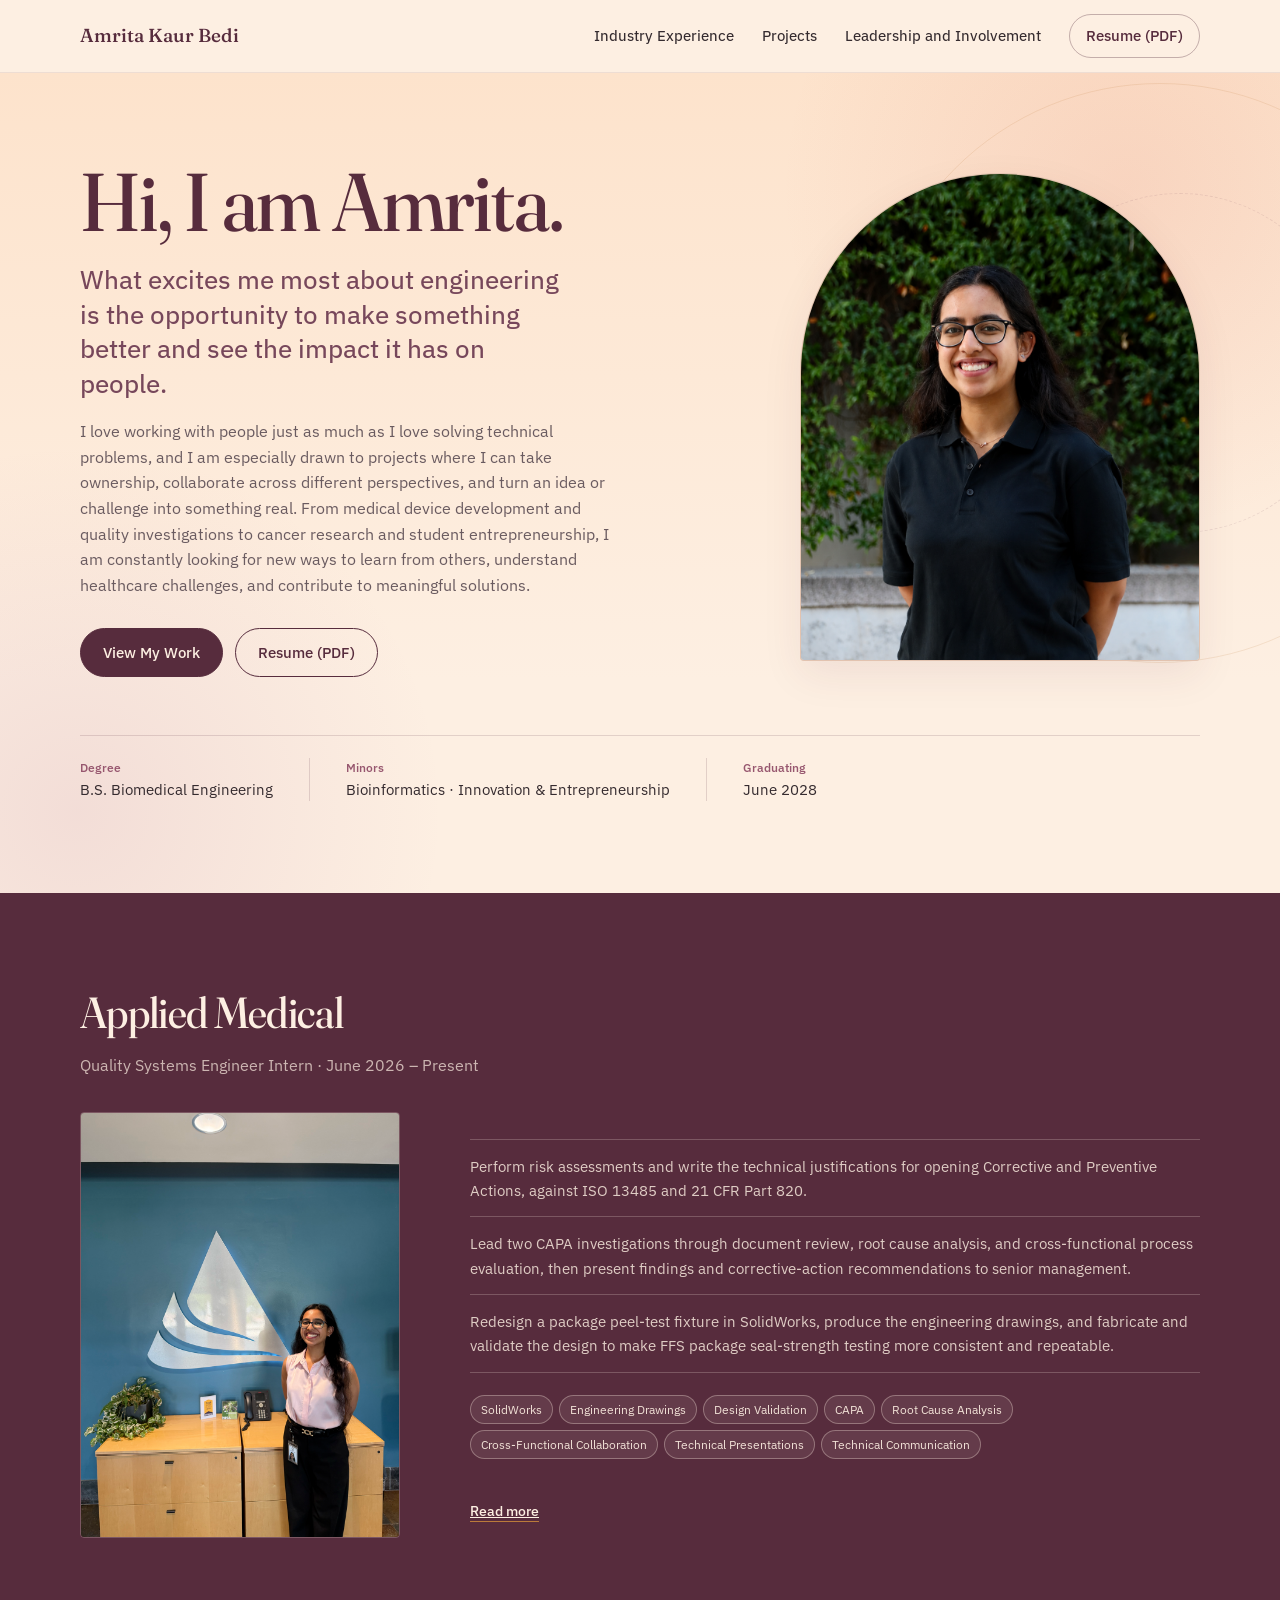
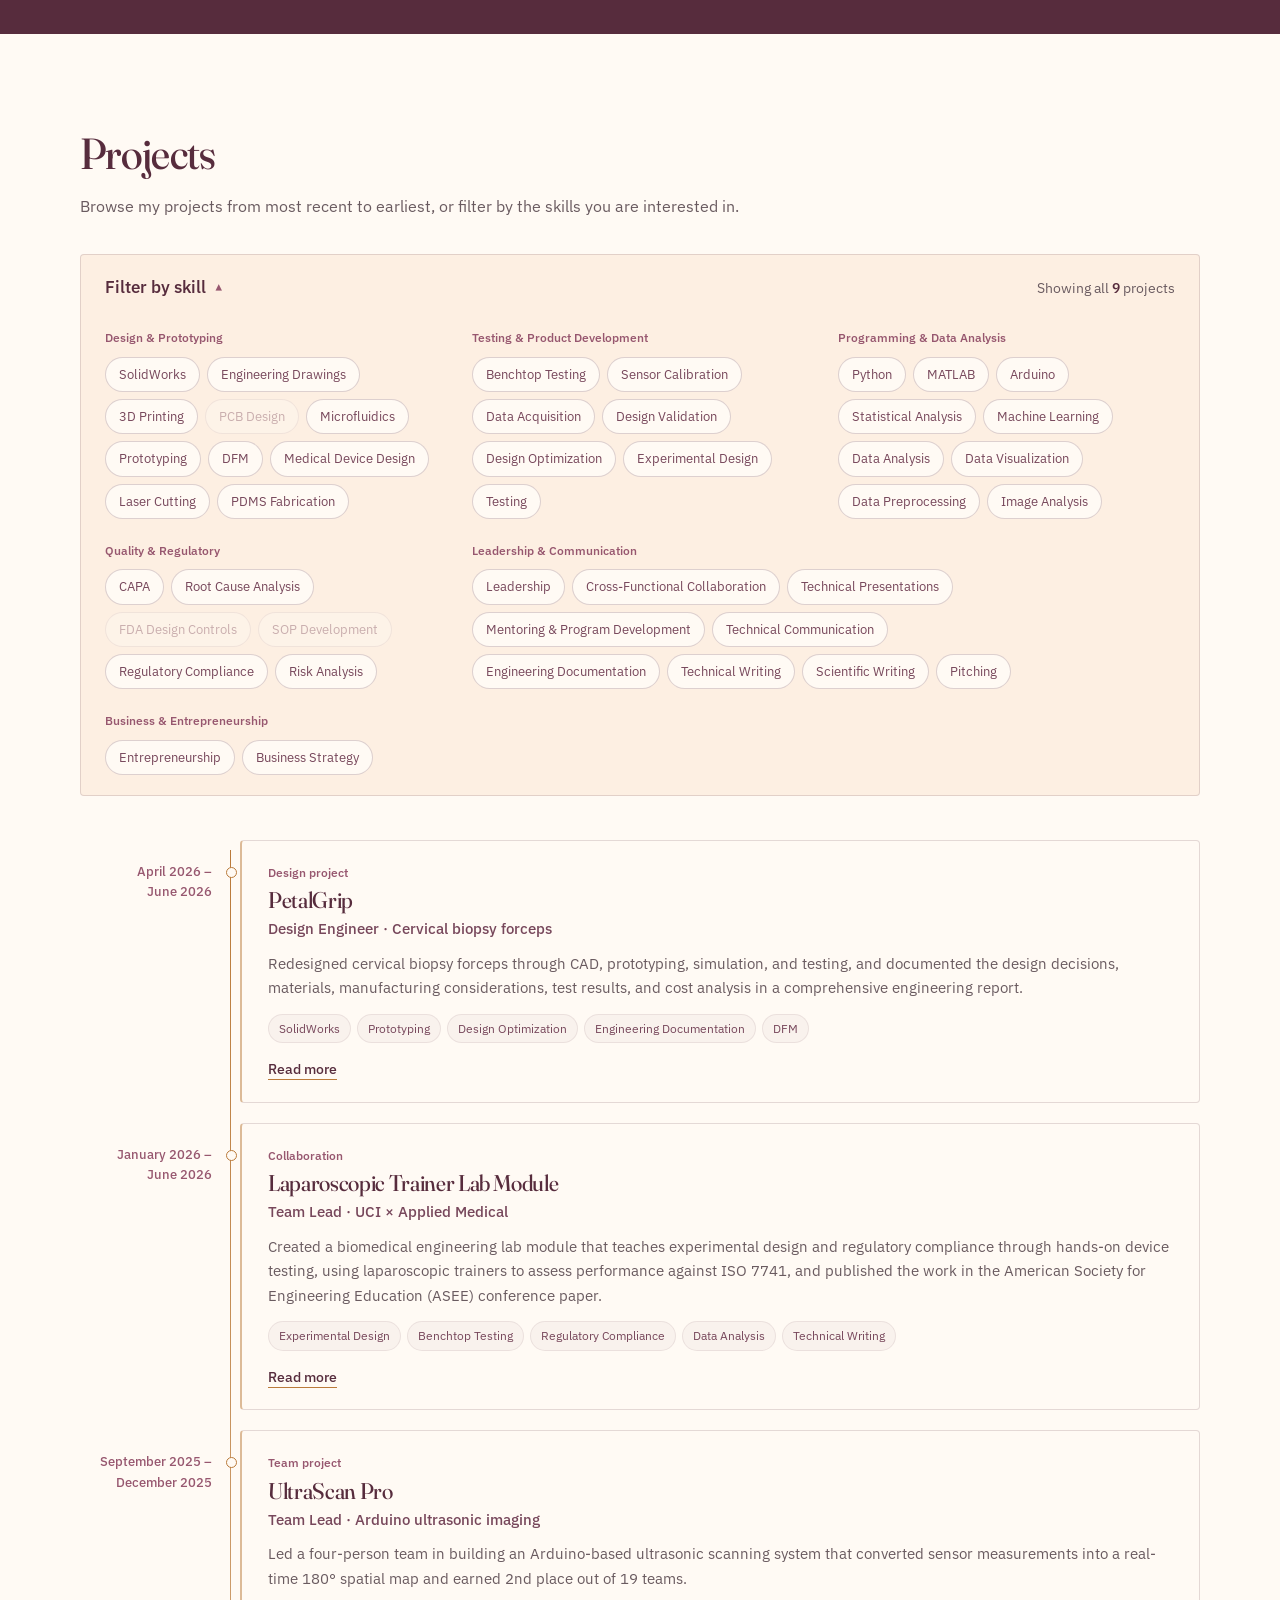
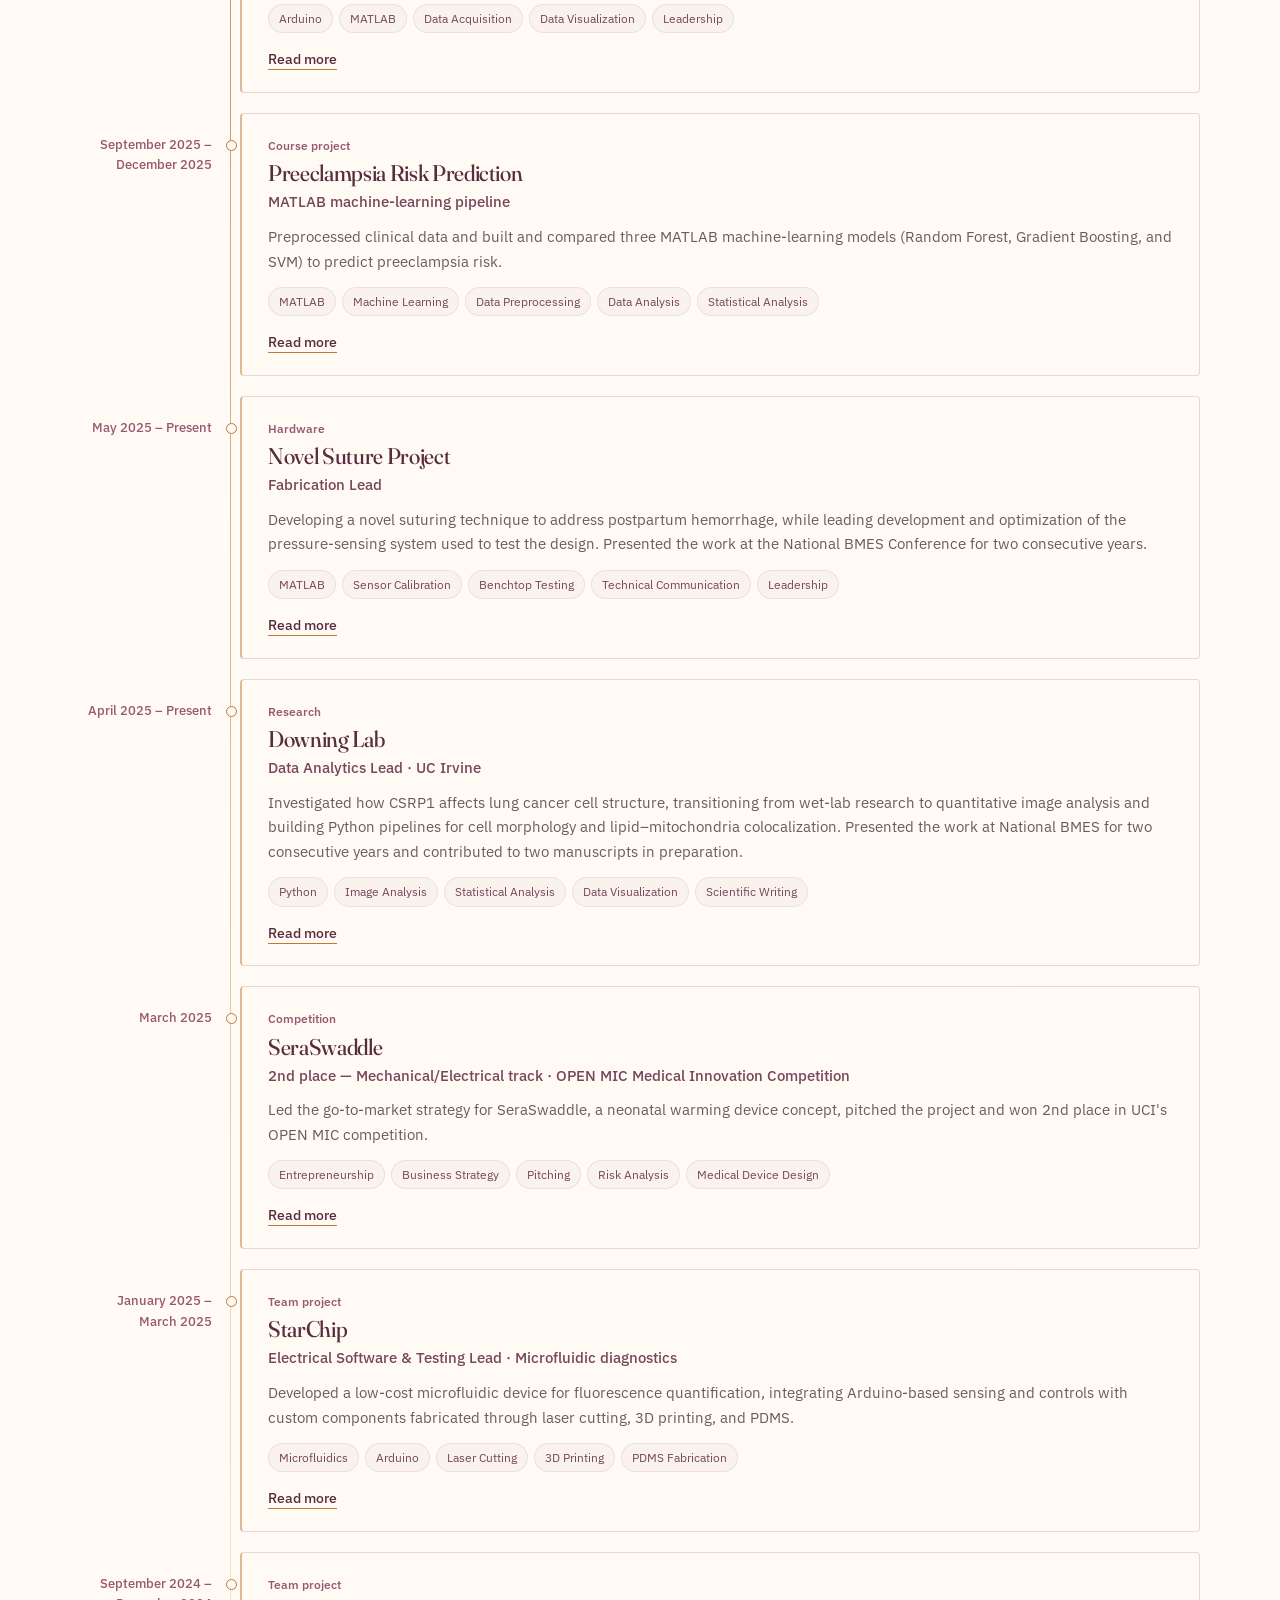
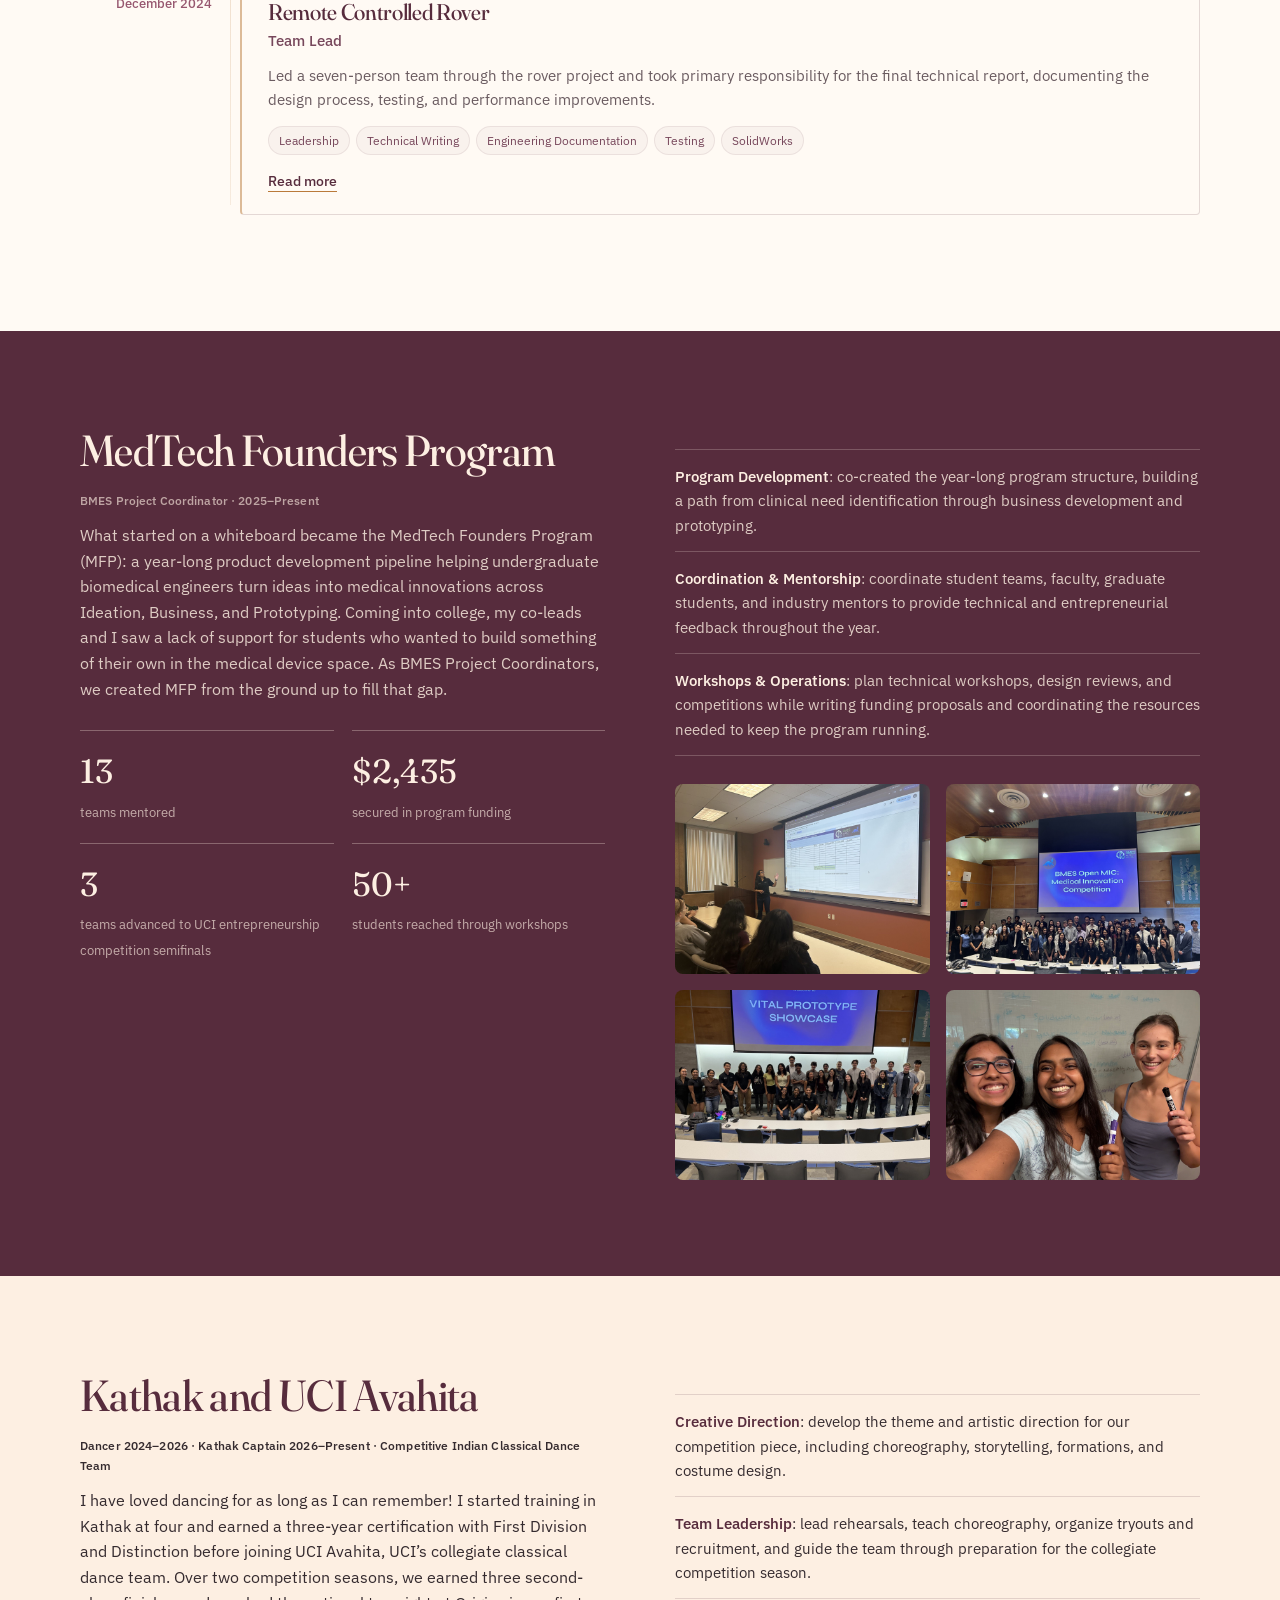
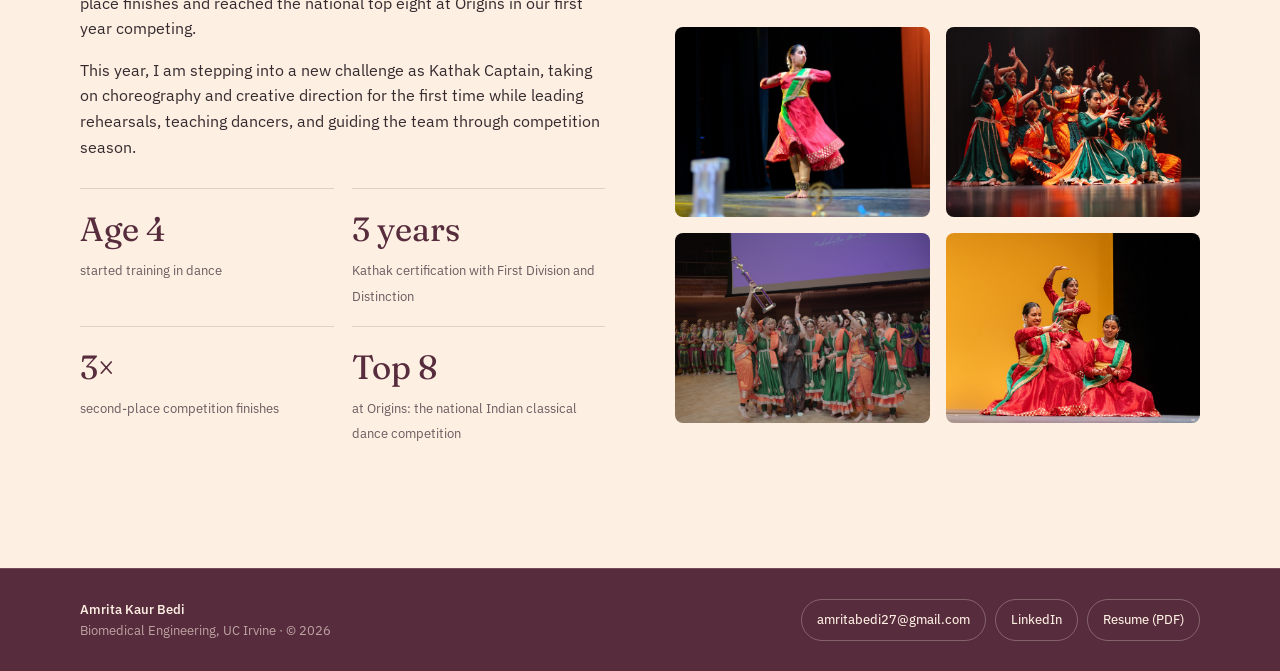
==== index.html @ 57052df2 "Remove contractions from site copy Co-Authored-By: Claude Sonnet 5 <noreply@anthropic.com> Claude-Se" ====
<!DOCTYPE html>
<html lang="en">
<head>
<meta charset="UTF-8" />
<meta name="viewport" content="width=device-width, initial-scale=1.0" />
<title>Amrita Kaur Bedi &mdash; Biomedical Engineering</title>
<meta name="description" content="Amrita Kaur Bedi, biomedical engineering student at UC Irvine. Medical device design, quality engineering, sensor development, and quantitative research." />
<link rel="preload" href="assets/fonts/Fraunces-SOFTWONKopszwght.woff2" as="font" type="font/woff2" crossorigin />
<link rel="preload" href="assets/fonts/IBMPlexSans-wdthwght.woff2" as="font" type="font/woff2" crossorigin />
<link rel="stylesheet" href="styles.css" />
</head>
<body>
<a class="skip-link" href="#main">Skip to content</a>
<header class="site-header">
  <nav class="nav container" aria-label="Primary">
    <a class="brand" href="index.html">Amrita Kaur Bedi</a>
    <button class="menu-toggle" type="button" aria-expanded="false" aria-controls="nav-links" aria-label="Open navigation menu">
      <span></span><span></span><span></span>
    </button>
    <div class="nav-links" id="nav-links">
      <a href="index.html#industry">Industry Experience</a>
      <a href="index.html#work">Projects</a>
      <a href="index.html#leadership">Leadership and Involvement</a>
      <a class="resume-link" href="assets/Amrita_Kaur_Bedi_Resume.pdf" target="_blank" rel="noopener">Resume (PDF)</a>
    </div>
  </nav>
</header>
<main id="main">

<section class="hero">
  <div class="hero-orbit orbit-one" aria-hidden="true"></div>
  <div class="hero-orbit orbit-two" aria-hidden="true"></div>
  <div class="container hero-grid">
    <div>
      <h1>Hi, I am Amrita.</h1>
      <p class="hero-role">What excites me most about engineering is the opportunity to make something better and see the impact it has on people.</p>
      <p class="hero-note">I love working with people just as much as I love solving technical problems, and I am especially drawn to projects where I can take ownership, collaborate across different perspectives, and turn an idea or challenge into something real. From medical device development and quality investigations to cancer research and student entrepreneurship, I am constantly looking for new ways to learn from others, understand healthcare challenges, and contribute to meaningful solutions.</p>
      <div class="hero-actions">
        <a class="button button-primary" href="#industry">View My Work</a>
        <a class="button button-secondary" href="assets/Amrita_Kaur_Bedi_Resume.pdf" target="_blank" rel="noopener">Resume (PDF)</a>
      </div>
    </div>
    <div class="hero-visual">
      <div class="portrait-frame">
        <img src="assets/amrita-headshot.png" alt="Amrita Kaur Bedi" width="1035" height="1536" />
      </div>
    </div>
  </div>
  <div class="container">
    <dl class="facts">
      <div><dt>Degree</dt><dd>B.S. Biomedical Engineering</dd></div>
      <div><dt>Minors</dt><dd>Bioinformatics &middot; <span class="nowrap">Innovation &amp; Entrepreneurship</span></dd></div>
      <div><dt>Graduating</dt><dd>June 2028</dd></div>
    </dl>
  </div>
</section>

<section class="section lead-section industry-section" id="industry">
  <div class="container">
    <div class="work-head">
      <div>
        <h2>Applied Medical</h2>
        <p>Quality Systems Engineer Intern &middot; June 2026 – Present</p>
      </div>
    </div>
    
    <div class="lead-grid industry-grid">
      <div class="industry-photo">
        <img src="assets/applied-medical-amrita.png" alt="Amrita at the Applied Medical office" width="1050" height="1400" />
      </div>
      <div class="lead-copy">
        <ul class="lead-list"><li>Perform risk assessments and write the technical justifications for opening Corrective and Preventive Actions, against ISO 13485 and 21 CFR Part 820.</li><li>Lead two CAPA investigations through document review, root cause analysis, and cross-functional process evaluation, then present findings and corrective-action recommendations to senior management.</li><li>Redesign a package peel-test fixture in SolidWorks, produce the engineering drawings, and fabricate and validate the design to make FFS package seal-strength testing more consistent and repeatable.</li></ul>
        <div class="tags"><span class="tag">SolidWorks</span><span class="tag">Engineering Drawings</span><span class="tag">Design Validation</span><span class="tag">CAPA</span><span class="tag">Root Cause Analysis</span><span class="tag">Cross-Functional Collaboration</span><span class="tag">Technical Presentations</span><span class="tag">Technical Communication</span></div>
        <a class="entry-more" href="applied-medical.html">Read more</a>
      </div>
    </div>
  </div>
</section>

<section class="section work-section" id="work">
  <div class="container">
    <div class="work-head">
      <div>
        <h2>Projects</h2>
        <p>Browse my projects from most recent to earliest, or filter by the skills you are interested in.</p>
      </div>
    </div>

    <details class="filter" data-filter open>
      <summary class="filter-top">
        <h3>Filter by skill</h3>
        <p class="filter-status"><span data-status aria-live="polite">Showing all 9 projects</span><button class="filter-clear" type="button" data-clear hidden>Clear</button></p>
      </summary>
      <div class="filter-groups">
        <div class="filter-group"><p>Design &amp; Prototyping</p><div class="chips"><button class="chip" type="button" aria-pressed="false" data-skill="solidworks">SolidWorks</button><button class="chip" type="button" aria-pressed="false" data-skill="drawings" data-goto="applied-medical.html">Engineering Drawings</button><button class="chip" type="button" aria-pressed="false" data-skill="printing">3D Printing</button><button class="chip" type="button" aria-pressed="false" data-skill="pcb">PCB Design</button><button class="chip" type="button" aria-pressed="false" data-skill="microfluidics">Microfluidics</button><button class="chip" type="button" aria-pressed="false" data-skill="prototyping">Prototyping</button><button class="chip" type="button" aria-pressed="false" data-skill="dfm">DFM</button><button class="chip" type="button" aria-pressed="false" data-skill="meddevice">Medical Device Design</button><button class="chip" type="button" aria-pressed="false" data-skill="lasercutting">Laser Cutting</button><button class="chip" type="button" aria-pressed="false" data-skill="pdms">PDMS Fabrication</button></div></div>
        <div class="filter-group"><p>Testing &amp; Product Development</p><div class="chips"><button class="chip" type="button" aria-pressed="false" data-skill="benchtop">Benchtop Testing</button><button class="chip" type="button" aria-pressed="false" data-skill="calibration">Sensor Calibration</button><button class="chip" type="button" aria-pressed="false" data-skill="daq">Data Acquisition</button><button class="chip" type="button" aria-pressed="false" data-skill="validation" data-goto="applied-medical.html">Design Validation</button><button class="chip" type="button" aria-pressed="false" data-skill="optimization">Design Optimization</button><button class="chip" type="button" aria-pressed="false" data-skill="expdesign">Experimental Design</button><button class="chip" type="button" aria-pressed="false" data-skill="testing">Testing</button></div></div>
        <div class="filter-group"><p>Programming &amp; Data Analysis</p><div class="chips"><button class="chip" type="button" aria-pressed="false" data-skill="python">Python</button><button class="chip" type="button" aria-pressed="false" data-skill="matlab">MATLAB</button><button class="chip" type="button" aria-pressed="false" data-skill="arduino">Arduino</button><button class="chip" type="button" aria-pressed="false" data-skill="stats">Statistical Analysis</button><button class="chip" type="button" aria-pressed="false" data-skill="ml">Machine Learning</button><button class="chip" type="button" aria-pressed="false" data-skill="dataanalysis">Data Analysis</button><button class="chip" type="button" aria-pressed="false" data-skill="dataviz">Data Visualization</button><button class="chip" type="button" aria-pressed="false" data-skill="datapreprocessing">Data Preprocessing</button><button class="chip" type="button" aria-pressed="false" data-skill="imageanalysis">Image Analysis</button></div></div>
        <div class="filter-group"><p>Quality &amp; Regulatory</p><div class="chips"><button class="chip" type="button" aria-pressed="false" data-skill="capa" data-goto="applied-medical.html">CAPA</button><button class="chip" type="button" aria-pressed="false" data-skill="rca" data-goto="applied-medical.html">Root Cause Analysis</button><button class="chip" type="button" aria-pressed="false" data-skill="controls">FDA Design Controls</button><button class="chip" type="button" aria-pressed="false" data-skill="sop">SOP Development</button><button class="chip" type="button" aria-pressed="false" data-skill="regcompliance">Regulatory Compliance</button><button class="chip" type="button" aria-pressed="false" data-skill="riskanalysis">Risk Analysis</button></div></div>
        <div class="filter-group filter-group--wide"><p>Leadership &amp; Communication</p><div class="chips"><button class="chip" type="button" aria-pressed="false" data-skill="leadership">Leadership</button><button class="chip" type="button" aria-pressed="false" data-skill="xfn" data-goto="applied-medical.html">Cross-Functional Collaboration</button><button class="chip" type="button" aria-pressed="false" data-skill="presenting" data-goto="applied-medical.html">Technical Presentations</button><button class="chip" type="button" aria-pressed="false" data-skill="mentoring" data-goto="#leadership">Mentoring &amp; Program Development</button><button class="chip" type="button" aria-pressed="false" data-skill="techcomm">Technical Communication</button><button class="chip" type="button" aria-pressed="false" data-skill="documentation">Engineering Documentation</button><button class="chip" type="button" aria-pressed="false" data-skill="techwriting">Technical Writing</button><button class="chip" type="button" aria-pressed="false" data-skill="scientificwriting">Scientific Writing</button><button class="chip" type="button" aria-pressed="false" data-skill="pitching">Pitching</button></div></div>
        <div class="filter-group"><p>Business &amp; Entrepreneurship</p><div class="chips"><button class="chip" type="button" aria-pressed="false" data-skill="entrepreneurship">Entrepreneurship</button><button class="chip" type="button" aria-pressed="false" data-skill="bizstrategy">Business Strategy</button></div></div>
        
      </div>
    </details>

    <div class="track" data-track>
        <article class="entry" data-skills="solidworks prototyping optimization documentation dfm">
          <p class="entry-date">April 2026 – June 2026</p>
          <a class="entry-card" href="petalgrip.html">
            <p class="entry-kind">Design project</p>
            <h3>PetalGrip</h3>
            <p class="entry-org">Design Engineer &middot; Cervical biopsy forceps</p>
            <p>Redesigned cervical biopsy forceps through CAD, prototyping, simulation, and testing, and documented the design decisions, materials, manufacturing considerations, test results, and cost analysis in a comprehensive engineering report.</p>
            <div class="tags"><span class="tag" data-skill="solidworks">SolidWorks</span><span class="tag" data-skill="prototyping">Prototyping</span><span class="tag" data-skill="optimization">Design Optimization</span><span class="tag" data-skill="documentation">Engineering Documentation</span><span class="tag" data-skill="dfm">DFM</span></div>
            <span class="entry-more">Read more</span>
          </a>
        </article>
        <article class="entry" data-skills="expdesign benchtop regcompliance dataanalysis techwriting">
          <p class="entry-date">January 2026 – June 2026</p>
          <a class="entry-card" href="laparoscopic-trainer.html">
            <p class="entry-kind">Collaboration</p>
            <h3>Laparoscopic Trainer Lab Module</h3>
            <p class="entry-org">Team Lead &middot; UCI × Applied Medical</p>
            <p>Created a biomedical engineering lab module that teaches experimental design and regulatory compliance through hands-on device testing, using laparoscopic trainers to assess performance against ISO 7741, and published the work in the American Society for Engineering Education (ASEE) conference paper.</p>
            <div class="tags"><span class="tag" data-skill="expdesign">Experimental Design</span><span class="tag" data-skill="benchtop">Benchtop Testing</span><span class="tag" data-skill="regcompliance">Regulatory Compliance</span><span class="tag" data-skill="dataanalysis">Data Analysis</span><span class="tag" data-skill="techwriting">Technical Writing</span></div>
            <span class="entry-more">Read more</span>
          </a>
        </article>
        <article class="entry" data-skills="arduino matlab daq dataviz leadership">
          <p class="entry-date">September 2025 – December 2025</p>
          <a class="entry-card" href="ultrascan-pro.html">
            <p class="entry-kind">Team project</p>
            <h3>UltraScan Pro</h3>
            <p class="entry-org">Team Lead &middot; Arduino ultrasonic imaging</p>
            <p>Led a four-person team in building an Arduino-based ultrasonic scanning system that converted sensor measurements into a real-time 180° spatial map and earned 2nd place out of 19 teams.</p>
            <div class="tags"><span class="tag" data-skill="arduino">Arduino</span><span class="tag" data-skill="matlab">MATLAB</span><span class="tag" data-skill="daq">Data Acquisition</span><span class="tag" data-skill="dataviz">Data Visualization</span><span class="tag" data-skill="leadership">Leadership</span></div>
            <span class="entry-more">Read more</span>
          </a>
        </article>
        <article class="entry" data-skills="matlab ml datapreprocessing dataanalysis stats">
          <p class="entry-date">September 2025 – December 2025</p>
          <a class="entry-card" href="preeclampsia-ml.html">
            <p class="entry-kind">Course project</p>
            <h3>Preeclampsia Risk Prediction</h3>
            <p class="entry-org">MATLAB machine-learning pipeline</p>
            <p>Preprocessed clinical data and built and compared three MATLAB machine-learning models (Random Forest, Gradient Boosting, and SVM) to predict preeclampsia risk.</p>
            <div class="tags"><span class="tag" data-skill="matlab">MATLAB</span><span class="tag" data-skill="ml">Machine Learning</span><span class="tag" data-skill="datapreprocessing">Data Preprocessing</span><span class="tag" data-skill="dataanalysis">Data Analysis</span><span class="tag" data-skill="stats">Statistical Analysis</span></div>
            <span class="entry-more">Read more</span>
          </a>
        </article>
        <article class="entry" data-skills="matlab calibration benchtop techcomm leadership">
          <p class="entry-date">May 2025 – Present</p>
          <a class="entry-card" href="suture-sensor.html">
            <p class="entry-kind">Hardware</p>
            <h3>Novel Suture Project</h3>
            <p class="entry-org">Fabrication Lead</p>
            <p>Developing a novel suturing technique to address postpartum hemorrhage, while leading development and optimization of the pressure-sensing system used to test the design. Presented the work at the National BMES Conference for two consecutive years.</p>
            <div class="tags"><span class="tag" data-skill="matlab">MATLAB</span><span class="tag" data-skill="calibration">Sensor Calibration</span><span class="tag" data-skill="benchtop">Benchtop Testing</span><span class="tag" data-skill="techcomm">Technical Communication</span><span class="tag" data-skill="leadership">Leadership</span></div>
            <span class="entry-more">Read more</span>
          </a>
        </article>
        <article class="entry" data-skills="python imageanalysis stats dataviz scientificwriting">
          <p class="entry-date">April 2025 – Present</p>
          <a class="entry-card" href="downing-lab.html">
            <p class="entry-kind">Research</p>
            <h3>Downing Lab</h3>
            <p class="entry-org">Data Analytics Lead &middot; UC Irvine</p>
            <p>Investigated how CSRP1 affects lung cancer cell structure, transitioning from wet-lab research to quantitative image analysis and building Python pipelines for cell morphology and lipid–mitochondria colocalization. Presented the work at National BMES for two consecutive years and contributed to two manuscripts in preparation.</p>
            <div class="tags"><span class="tag" data-skill="python">Python</span><span class="tag" data-skill="imageanalysis">Image Analysis</span><span class="tag" data-skill="stats">Statistical Analysis</span><span class="tag" data-skill="dataviz">Data Visualization</span><span class="tag" data-skill="scientificwriting">Scientific Writing</span></div>
            <span class="entry-more">Read more</span>
          </a>
        </article>
        <article class="entry" data-skills="entrepreneurship bizstrategy pitching riskanalysis meddevice">
          <p class="entry-date">March 2025</p>
          <a class="entry-card" href="seraswaddle.html">
            <p class="entry-kind">Competition</p>
            <h3>SeraSwaddle</h3>
            <p class="entry-org">2nd place — Mechanical/Electrical track &middot; OPEN MIC Medical Innovation Competition</p>
            <p>Led the go-to-market strategy for SeraSwaddle, a neonatal warming device concept, pitched the project and won 2nd place in UCI&#x27;s OPEN MIC competition.</p>
            <div class="tags"><span class="tag" data-skill="entrepreneurship">Entrepreneurship</span><span class="tag" data-skill="bizstrategy">Business Strategy</span><span class="tag" data-skill="pitching">Pitching</span><span class="tag" data-skill="riskanalysis">Risk Analysis</span><span class="tag" data-skill="meddevice">Medical Device Design</span></div>
            <span class="entry-more">Read more</span>
          </a>
        </article>
        <article class="entry" data-skills="microfluidics arduino lasercutting printing pdms">
          <p class="entry-date">January 2025 – March 2025</p>
          <a class="entry-card" href="starchip.html">
            <p class="entry-kind">Team project</p>
            <h3>StarChip</h3>
            <p class="entry-org">Electrical Software &amp; Testing Lead &middot; Microfluidic diagnostics</p>
            <p>Developed a low-cost microfluidic device for fluorescence quantification, integrating Arduino-based sensing and controls with custom components fabricated through laser cutting, 3D printing, and PDMS.</p>
            <div class="tags"><span class="tag" data-skill="microfluidics">Microfluidics</span><span class="tag" data-skill="arduino">Arduino</span><span class="tag" data-skill="lasercutting">Laser Cutting</span><span class="tag" data-skill="printing">3D Printing</span><span class="tag" data-skill="pdms">PDMS Fabrication</span></div>
            <span class="entry-more">Read more</span>
          </a>
        </article>
        <article class="entry" data-skills="leadership techwriting documentation testing solidworks">
          <p class="entry-date">September 2024 – December 2024</p>
          <a class="entry-card" href="rc-rover.html">
            <p class="entry-kind">Team project</p>
            <h3>Remote Controlled Rover</h3>
            <p class="entry-org">Team Lead</p>
            <p>Led a seven-person team through the rover project and took primary responsibility for the final technical report, documenting the design process, testing, and performance improvements.</p>
            <div class="tags"><span class="tag" data-skill="leadership">Leadership</span><span class="tag" data-skill="techwriting">Technical Writing</span><span class="tag" data-skill="documentation">Engineering Documentation</span><span class="tag" data-skill="testing">Testing</span><span class="tag" data-skill="solidworks">SolidWorks</span></div>
            <span class="entry-more">Read more</span>
          </a>
        </article>
      <p class="track-empty" data-empty-msg hidden>No projects match that combination yet.</p>
    </div>
  </div>
</section>

<section class="section lead-section" id="leadership">
  <div class="container">
    <div class="lead-grid">
      <div class="lead-copy">
        <h2>MedTech Founders Program</h2>
        <p class="meta">BMES Project Coordinator &middot; 2025&ndash;Present</p>
        <p class="measure">What started on a whiteboard became the MedTech Founders Program (MFP): a year-long product development pipeline helping undergraduate biomedical engineers turn ideas into medical innovations across Ideation, Business, and Prototyping. Coming into college, my co-leads and I saw a lack of support for students who wanted to build something of their own in the medical device space. As BMES Project Coordinators, we created MFP from the ground up to fill that gap.</p>
        <div class="metrics">
          <div><strong>13</strong><span>teams mentored</span></div>
          <div><strong>$2,435</strong><span>secured in program funding</span></div>
          <div><strong>3</strong><span>teams advanced to UCI entrepreneurship competition semifinals</span></div>
          <div><strong>50+</strong><span>students reached through workshops</span></div>
        </div>
      </div>
      <div>
        <ul class="lead-list">
          <li><b>Program Development</b>: co-created the year-long program structure, building a path from clinical need identification through business development and prototyping.</li>
          <li><b>Coordination &amp; Mentorship</b>: coordinate student teams, faculty, graduate students, and industry mentors to provide technical and entrepreneurial feedback throughout the year.</li>
          <li><b>Workshops &amp; Operations</b>: plan technical workshops, design reviews, and competitions while writing funding proposals and coordinating the resources needed to keep the program running.</li>
        </ul>
        <div class="lead-photos">
          <figure><img src="assets/mfp-1.jpg" alt="Amrita presenting the MedTech Founders purchase request workflow to students" loading="lazy"><figcaption>Program workshop</figcaption></figure>
          <figure><img src="assets/mfp-2.jpg" alt="Group photo at the BMES Open MIC Medical Innovation Competition" loading="lazy"><figcaption>OPEN MIC</figcaption></figure>
          <figure><img src="assets/mfp-3.jpg" alt="Group photo at the VITAL Prototype Showcase" loading="lazy"><figcaption>VITAL Prototype Showcase</figcaption></figure>
          <figure><img src="assets/mfp-4.jpg" alt="Amrita with MedTech Founders Program teammates at a whiteboard planning session" loading="lazy"><figcaption>Where MFP started</figcaption></figure>
        </div>
      </div>
    </div>
  </div>
</section>

<section class="section dance-section">
  <div class="container">
    <div class="lead-grid">
      <div class="lead-copy">
        <h2>Kathak and UCI Avahita</h2>
        <p class="meta">Dancer 2024&ndash;2026 &middot; Kathak Captain 2026&ndash;Present &middot; Competitive Indian Classical Dance Team</p>
        <p class="measure">I have loved dancing for as long as I can remember! I started training in Kathak at four and earned a three-year certification with First Division and Distinction before joining UCI Avahita, UCI&rsquo;s collegiate classical dance team. Over two competition seasons, we earned three second-place finishes and reached the national top eight at Origins in our first year competing.</p>
        <p class="measure">This year, I am stepping into a new challenge as Kathak Captain, taking on choreography and creative direction for the first time while leading rehearsals, teaching dancers, and guiding the team through competition season.</p>
        <div class="metrics">
          <div><strong>Age 4</strong><span>started training in dance</span></div>
          <div><strong>3 years</strong><span>Kathak certification with First Division and Distinction</span></div>
          <div><strong>3&times;</strong><span>second-place competition finishes</span></div>
          <div><strong>Top 8</strong><span>at Origins: the national Indian classical dance competition</span></div>
        </div>
      </div>
      <div>
        <ul class="lead-list">
          <li><b>Creative Direction</b>: develop the theme and artistic direction for our competition piece, including choreography, storytelling, formations, and costume design.</li>
          <li><b>Team Leadership</b>: lead rehearsals, teach choreography, organize tryouts and recruitment, and guide the team through preparation for the collegiate competition season.</li>
        </ul>
        <div class="lead-photos">
          <figure><img src="assets/avahita-1.jpg" alt="Amrita performing a Kathak solo on stage at the Origins dance championship" loading="lazy"></figure>
          <figure><img src="assets/avahita-2.jpg" alt="UCI Avahita performing a group Kathak formation on stage" loading="lazy"></figure>
          <figure><img src="assets/avahita-3.jpg" alt="UCI Avahita celebrating with a trophy after a competition" loading="lazy"></figure>
          <figure><img src="assets/avahita-4.jpg" alt="Three UCI Avahita dancers in a Kathak pose against a gold backdrop" loading="lazy"></figure>
        </div>
      </div>
    </div>
  </div>
</section>

</main>
<footer class="footer">
  <div class="container footer-inner">
    <div class="footer-identity">
      <p>Amrita Kaur Bedi</p>
      <p>Biomedical Engineering, UC Irvine &middot; &copy; <span class="year"></span></p>
    </div>
    <div class="footer-links">
      <a href="mailto:amritabedi27@gmail.com">amritabedi27@gmail.com</a>
      <a href="https://www.linkedin.com/in/amritakaurbedi" target="_blank" rel="noopener noreferrer">LinkedIn</a>
      <a href="assets/Amrita_Kaur_Bedi_Resume.pdf" target="_blank" rel="noopener">Resume (PDF)</a>
    </div>
  </div>
</footer>
<script src="script.js"></script>
</body>
</html>
---- styles.css ----
/* ===========================================================
   Amrita Kaur Bedi — portfolio styles
   Palette is sampled from the LinkedIn banner (assets/LinkedIn_Background.png).
   Change a colour once here and it updates everywhere.
   =========================================================== */

@font-face {
  font-family: "Fraunces";
  src: url("assets/fonts/Fraunces-SOFTWONKopszwght.woff2") format("woff2");
  font-weight: 100 900;
  font-display: swap;
}
@font-face {
  font-family: "IBM Plex Sans";
  src: url("assets/fonts/IBMPlexSans-wdthwght.woff2") format("woff2");
  font-weight: 100 700;
  font-display: swap;
}

:root {
  /* colour */
  --cream:  #fdefe2;   /* page background */
  --white:  #fffaf4;   /* alternating sections, cards */
  --peach:  #f9dcc4;   /* portrait frame, fills */
  --plum:   #572c3d;   /* headings, dark band */
  --plum2:  #77475b;   /* secondary text */
  --rose:   #97576f;   /* small labels */
  --coral:  #d9634f;   /* the one accent */
  --gold:   #ba7a3a;   /* hairlines */
  --ink:    #352b2f;   /* body text */
  --muted:  #6a5b60;   /* supporting text */

  --line:   rgba(87, 44, 61, .16);
  --line-2: rgba(87, 44, 61, .09);
  --lift:   0 14px 40px rgba(87, 44, 61, .08);

  /* type */
  --display: "Fraunces", Georgia, "Times New Roman", serif;
  --body: "IBM Plex Sans", ui-sans-serif, -apple-system, "Segoe UI", sans-serif;

  --max: 1120px;
  --r-card: 4px;   /* cards are square-ish and precise */
  --r-pill: 999px; /* only buttons and chips are round */
}

/* --- base ------------------------------------------------- */
* { box-sizing: border-box; }
html { scroll-behavior: smooth; scroll-padding-top: 88px; }

body {
  margin: 0;
  background: var(--cream);
  color: var(--ink);
  font-family: var(--body);
  font-size: 1rem;
  line-height: 1.6;
  -webkit-font-smoothing: antialiased;
}

img { display: block; max-width: 100%; }
a { color: inherit; }

.container { width: min(calc(100% - 48px), var(--max)); margin-inline: auto; }

h1, h2, h3 {
  margin-top: 0;
  color: var(--plum);
  font-family: var(--display);
  font-weight: 460;
  font-variation-settings: "SOFT" 20, "WONK" 1, "opsz" 96;
  letter-spacing: -.015em;
  line-height: 1.1;
}
h1 { margin-bottom: 20px; font-size: clamp(3rem, 6.4vw, 5.4rem); font-variation-settings: "SOFT" 30, "WONK" 1, "opsz" 144; }
h2 { margin-bottom: 16px; font-size: clamp(2rem, 3.4vw, 3rem); }
h3 { margin-bottom: 8px; font-size: 1.3rem; }
p  { margin-top: 0; }

.lede { color: var(--plum2); font-size: 1.14rem; line-height: 1.55; }
.muted { color: var(--muted); }
.measure { max-width: 62ch; }

.section { padding: 96px 0; }
.section-head { max-width: 60ch; margin-bottom: 40px; }
.section-head p { margin-bottom: 0; color: var(--muted); }

/* one shared rule for "small label" text, used sparingly */
.meta {
  color: var(--rose);
  font-size: .78rem;
  font-weight: 550;
  letter-spacing: .01em;
}

/* --- header ----------------------------------------------- */
.site-header {
  position: sticky; z-index: 100; top: 0;
  border-bottom: 1px solid var(--line-2);
  background: rgba(253, 239, 226, .93);
  backdrop-filter: blur(12px);
}
.nav { display: flex; min-height: 72px; align-items: center; justify-content: space-between; gap: 20px; }
.brand {
  color: var(--plum); font-family: var(--display);
  font-size: 1.18rem; font-weight: 500;
  font-variation-settings: "SOFT" 20, "WONK" 1, "opsz" 20;
  text-decoration: none; white-space: nowrap;
}
.nav-links { display: flex; align-items: center; gap: 28px; }
.nav-links a { position: relative; color: var(--ink); font-size: .93rem; font-weight: 450; text-decoration: none; }
.nav-links a:not(.resume-link)::after {
  position: absolute; right: 0; bottom: -6px; left: 0; height: 1.5px;
  background: var(--coral); content: ""; opacity: 0;
  transform: scaleX(.3); transition: .18s;
}
.nav-links a:hover::after, .nav-links a:focus-visible::after, .nav-links a.active::after { opacity: 1; transform: scaleX(1); }

.resume-link {
  padding: 9px 16px; border: 1px solid rgba(87, 44, 61, .34);
  border-radius: var(--r-pill); color: var(--plum) !important;
  font-weight: 500 !important; transition: .18s;
}
.resume-link:hover, .resume-link:focus-visible { background: var(--plum); color: var(--cream) !important; }

.menu-toggle { display: none; width: 42px; height: 42px; padding: 9px; border: 0; background: transparent; cursor: pointer; }
.menu-toggle span { display: block; width: 100%; height: 1.5px; margin: 5px 0; background: var(--plum); }

/* --- buttons ---------------------------------------------- */
.button {
  display: inline-flex; min-height: 46px; align-items: center; justify-content: center;
  padding: 11px 22px; border: 1px solid var(--plum); border-radius: var(--r-pill);
  font-family: var(--body); font-size: .95rem; font-weight: 500;
  text-decoration: none; transition: .16s;
}
.button-primary { background: var(--plum); color: var(--cream); }
.button-primary:hover { background: #46222f; }
.button-secondary { background: transparent; color: var(--plum); }
.button-secondary:hover { background: rgba(87, 44, 61, .07); }

.inline-link { color: var(--plum); font-weight: 500; text-decoration: none; box-shadow: inset 0 -1px 0 var(--gold); transition: .16s; }
.inline-link:hover { box-shadow: inset 0 -2px 0 var(--coral); }

/* --- hero ------------------------------------------------- */
.hero {
  position: relative; overflow: hidden; padding: 84px 0 76px;
  background:
    radial-gradient(circle at 88% 14%, rgba(217, 99, 79, .13), transparent 26%),
    radial-gradient(circle at 6% 90%, rgba(174, 102, 142, .13), transparent 26%),
    linear-gradient(180deg, #fde3cc 0%, var(--cream) 74%);
}
.hero-grid { position: relative; z-index: 2; display: grid; grid-template-columns: 1.08fr .72fr; gap: 78px; align-items: center; }
.hero h1 { margin-bottom: 16px; }
.hero-role { max-width: 30ch; margin-bottom: 18px; color: var(--plum2); font-size: clamp(1.2rem, 2vw, 1.6rem); font-weight: 450; line-height: 1.35; }
.hero-note { max-width: 54ch; margin-bottom: 30px; color: var(--muted); }
.hero-actions { display: flex; flex-wrap: wrap; gap: 12px; }

/* the 30-second facts */
.facts { position: relative; z-index: 2; display: grid; grid-template-columns: repeat(3, auto); justify-content: start; gap: 0 36px; margin-top: 58px; border-top: 1px solid var(--line); padding-top: 22px; }
.facts dd { white-space: nowrap; }
.facts > div + div { padding-left: 36px; border-left: 1px solid var(--line); }
.facts dt { margin-bottom: 3px; color: var(--rose); font-size: .76rem; font-weight: 550; }
.facts dd { margin: 0; font-size: .92rem; line-height: 1.4; }
.nowrap { white-space: nowrap; }

.hero-visual { position: relative; max-width: 400px; justify-self: end; }
.portrait-frame {
  position: relative; z-index: 2; overflow: hidden;
  border: 1px solid rgba(87, 44, 61, .14);
  border-radius: 200px 200px var(--r-card) var(--r-card);
  background: var(--peach); box-shadow: var(--lift);
}
.portrait-frame { aspect-ratio: .82; }
.portrait-frame img { width: 100%; height: 100%; object-fit: cover; object-position: center 38%; }
.hero-orbit { position: absolute; border: 1px solid rgba(186, 122, 58, .15); border-radius: 50%; }
.orbit-one { top: 10px; right: -170px; width: 580px; height: 580px; }
.orbit-two { top: 120px; right: -70px; width: 340px; height: 340px; border-style: dashed; border-color: rgba(119, 71, 91, .13); }

/* --- work: filter ----------------------------------------- */
.work-section { background: var(--white); }
.work-head { display: flex; align-items: end; justify-content: space-between; gap: 40px; margin-bottom: 34px; }
.work-head > div { max-width: 56ch; }
.work-head p { margin-bottom: 0; color: var(--muted); }
.work-section .work-head > div { max-width: none; }

.filter { border: 1px solid var(--line); border-radius: var(--r-card); background: var(--cream); padding: 22px 24px 20px; margin-bottom: 44px; }
.filter summary { list-style: none; cursor: pointer; }
.filter summary::-webkit-details-marker { display: none; }
.filter-top { display: flex; align-items: baseline; justify-content: space-between; gap: 16px; }
.filter[open] .filter-top { margin-bottom: 16px; }
.filter-top h3::after {
  display: inline-block; margin-left: 9px; color: var(--rose);
  content: "\25BE"; font-size: .8em; transition: transform .18s;
}
.filter[open] .filter-top h3::after { transform: rotate(180deg); }
.filter-top h3 { margin-bottom: 0; font-size: 1.05rem; font-family: var(--body); font-weight: 550; letter-spacing: 0; }
.filter-status { color: var(--muted); font-size: .86rem; }
.filter-status strong { color: var(--plum); font-weight: 550; }
.filter-clear {
  margin-left: 14px; padding: 0; border: 0; background: none; color: var(--plum);
  font: inherit; font-size: .86rem; text-decoration: underline; text-underline-offset: 3px; cursor: pointer;
}
.filter-clear[hidden] { display: none; }

.filter-groups { display: grid; grid-template-columns: repeat(3, 1fr); gap: 22px 30px; }
.filter-group--wide { grid-column: span 2; }
.filter-group--wide .chips { max-width: 34rem; }
.filter-group > p { margin-bottom: 9px; color: var(--rose); font-size: .76rem; font-weight: 550; }
.chips { display: flex; flex-wrap: wrap; gap: 7px; }
.chip {
  padding: 6px 13px; border: 1px solid rgba(87, 44, 61, .2); border-radius: var(--r-pill);
  background: var(--white); color: var(--plum2);
  font: inherit; font-size: .83rem; cursor: pointer; transition: .14s;
}
.chip:hover { border-color: var(--plum); color: var(--plum); }
.chip[aria-pressed="true"] { border-color: var(--plum); background: var(--plum); color: var(--cream); }
.chip[data-empty="true"] { opacity: .38; }

/* --- work: timeline --------------------------------------- */
.track { position: relative; padding-left: 160px; }
.track::before {
  position: absolute; top: 10px; bottom: 10px; left: 150px; width: 1px;
  background: linear-gradient(var(--gold), rgba(186, 122, 58, .12)); content: "";
}
.entry { position: relative; margin-bottom: 20px; }
.entry:last-child { margin-bottom: 0; }
.entry-date {
  position: absolute; top: 22px; left: -160px; width: 132px;
  color: var(--rose); font-size: .8rem; font-weight: 500; text-align: right;
}
.entry::before {
  position: absolute; top: 27px; left: -14px; z-index: 2; width: 9px; height: 9px;
  border: 1.5px solid var(--gold); border-radius: 50%; background: var(--white); content: "";
}
.entry:hover::before, .entry:focus-within::before { border-color: var(--coral); background: var(--coral); }

.entry-card {
  display: block; padding: 22px 26px 20px;
  border: 1px solid var(--line); border-left: 2px solid rgba(186, 122, 58, .5);
  border-radius: var(--r-card); background: var(--white);
  text-decoration: none; transition: .16s;
}
.entry-card:hover, .entry-card:focus-visible { border-left-color: var(--coral); background: #fffdfa; box-shadow: var(--lift); transform: translateX(3px); }
.entry-kind { margin-bottom: 6px; color: var(--rose); font-size: .76rem; font-weight: 550; }
.entry-card h3 { margin-bottom: 4px; font-size: 1.42rem; }
.entry-org { margin-bottom: 10px; color: var(--plum2); font-size: .92rem; font-weight: 500; }
.entry-card > p:last-of-type { margin-bottom: 14px; color: var(--muted); font-size: .96rem; }
.tags { display: flex; flex-wrap: wrap; gap: 6px; }
.tag { padding: 4px 10px; border: 1px solid var(--line-2); border-radius: var(--r-pill); background: rgba(87, 44, 61, .035); color: var(--plum2); font-size: .75rem; }
.tag[data-on="true"] { border-color: var(--coral); background: rgba(217, 99, 79, .1); color: var(--plum); }
.entry-more { display: inline-block; margin-top: 14px; color: var(--plum); font-size: .9rem; font-weight: 500; box-shadow: inset 0 -1px 0 var(--gold); }

.entry[hidden] { display: none; }
.track-empty { padding: 34px 0; color: var(--muted); }
.track-empty[hidden] { display: none; }

/* --- leadership (dark band) ------------------------------ */
.lead-section { background: var(--plum); color: rgba(253, 239, 226, .82); }
.lead-section h2, .lead-section h3 { color: var(--cream); }
.lead-section .meta { color: rgba(253, 239, 226, .62); }
.lead-grid { display: grid; grid-template-columns: 1fr 1fr; gap: 70px; align-items: center; }
.lead-section .lead-grid, .dance-section .lead-grid { align-items: start; }
.lead-section .lead-grid > div:last-child, .dance-section .lead-grid > div:last-child { margin-top: 1.4rem; }
.lead-copy > p { color: rgba(253, 239, 226, .82); }
.metrics { display: grid; grid-template-columns: repeat(3, 1fr); gap: 18px; margin: 28px 0 26px; }
.lead-copy .metrics { grid-template-columns: repeat(2, 1fr); }
.metrics div { border-top: 1px solid rgba(253, 239, 226, .3); padding-top: 14px; }
.metrics strong { display: block; color: var(--cream); font-family: var(--display); font-size: 2.1rem; font-weight: 420; font-variation-settings: "SOFT" 20, "WONK" 1, "opsz" 40; }
.metrics span { color: rgba(253, 239, 226, .66); font-size: .82rem; line-height: 1.35; }
.lead-list { margin: 0; padding: 0; list-style: none; border-top: 1px solid rgba(253, 239, 226, .22); }
.lead-list li { border-bottom: 1px solid rgba(253, 239, 226, .22); padding: 14px 0; color: rgba(253, 239, 226, .82); font-size: .95rem; }
.lead-list b { color: var(--cream); font-weight: 550; }
.lead-photos { display: grid; grid-template-columns: repeat(2, 1fr); gap: 16px; margin-top: 28px; }
.lead-photos figure { position: relative; margin: 0; border-radius: 8px; overflow: hidden; }
.lead-photos img { width: 100%; height: 190px; object-fit: cover; display: block; }
.lead-photos figcaption {
  position: absolute; inset: 0; display: flex; align-items: center; justify-content: center;
  padding: 12px; text-align: center; font-size: .9rem; font-weight: 550; color: var(--cream);
  background: rgba(58, 26, 40, .68); opacity: 0; transition: opacity .25s ease;
}
.lead-photos figure:hover figcaption, .lead-photos figure:focus-within figcaption { opacity: 1; }
@media (max-width: 760px) {
  .lead-photos img { height: 160px; }
}
.dance-section h2 { color: var(--plum); }
.dance-section .meta { color: var(--muted); }
.dance-section .lead-copy > p { color: var(--ink); }
.dance-section .lead-list { border-top-color: var(--line); }
.dance-section .lead-list li { border-bottom-color: var(--line); color: var(--ink); }
.dance-section .lead-list b { color: var(--plum); }
.dance-section .metrics div { border-top-color: var(--line); }
.dance-section .metrics strong { color: var(--plum); }
.dance-section .metrics span { color: var(--muted); }
.industry-section .work-head p { color: rgba(253, 239, 226, .7); }
.industry-section .lead-grid + .lead-grid { margin-top: 46px; padding-top: 46px; border-top: 1px solid rgba(253, 239, 226, .22); }
.industry-section .entry-more { display: inline-block; margin-top: 18px; color: var(--cream); box-shadow: inset 0 -1px 0 var(--gold); }
.industry-section .tags { margin: 22px 0; }
.industry-section .tag {
  border-color: rgba(253, 239, 226, .32);
  background: rgba(253, 239, 226, .08);
  color: rgba(253, 239, 226, .92);
}
.industry-grid { grid-template-columns: minmax(220px, 320px) 1fr; align-items: start; }
.industry-photo img { width: 100%; height: auto; border-radius: var(--r-card); border: 1px solid rgba(253, 239, 226, .22); display: block; }
.industry-section .lead-list { margin-top: 4px; }
@media (max-width: 860px) { .industry-grid { grid-template-columns: 1fr; } .industry-photo img { max-width: 360px; } }

/* --- footer ----------------------------------------------- */
.footer { border-top: 1px solid rgba(253, 239, 226, .16); background: var(--plum); padding: 30px 0; }
.footer-inner { display: flex; align-items: center; justify-content: space-between; gap: 20px; }
.footer p { margin: 0; color: rgba(253, 239, 226, .62); font-size: .82rem; }
.footer-identity p:first-child { color: var(--cream); font-weight: 550; }
.footer-links { display: flex; flex-wrap: wrap; align-items: center; gap: 9px; }
.footer-links a {
  padding: 9px 15px; border: 1px solid rgba(253, 239, 226, .28); border-radius: var(--r-pill);
  background: transparent; color: var(--cream); font-size: .84rem; font-weight: 450;
  text-decoration: none; transition: .16s;
}
.footer-links a:hover, .footer-links a:focus-visible { border-color: var(--cream); background: var(--cream); color: var(--plum); }

/* --- project detail pages --------------------------------- */
.case-hero { padding: 52px 0 46px; background: linear-gradient(180deg, #fde3cc 0%, var(--cream) 100%); }
.back-link { display: inline-block; margin-bottom: 26px; color: var(--plum2); font-size: .9rem; text-decoration: none; }
.back-link:hover { color: var(--plum); }
.case-hero h1 { max-width: 20ch; font-size: clamp(2.3rem, 4.4vw, 3.6rem); }
.case-meta { display: flex; flex-wrap: wrap; gap: 0 28px; margin-bottom: 22px; }
.case-meta div { padding-right: 28px; border-right: 1px solid var(--line); }
.case-meta div:last-child { border-right: 0; padding-right: 0; }
.case-meta dt { color: var(--rose); font-size: .76rem; font-weight: 550; }
.case-meta dd { margin: 2px 0 0; font-size: .93rem; }

.case-body { background: var(--white); padding: 64px 0 84px; }
.case-grid { display: grid; grid-template-columns: 1.5fr .8fr; gap: 70px; align-items: start; }
.case-grid h2 { font-size: 1.75rem; }
.case-grid h2 + p, .case-block > p { color: var(--muted); }
.case-block { margin-bottom: 42px; }
.case-block:last-child { margin-bottom: 0; }
.did { margin: 0; padding: 0; list-style: none; }
.did li { position: relative; margin-bottom: 15px; padding-left: 26px; color: var(--ink); }
.did li::before { position: absolute; top: .62em; left: 0; width: 11px; height: 1px; background: var(--coral); content: ""; }
.case-aside { position: sticky; top: 100px; border: 1px solid var(--line); border-radius: var(--r-card); background: var(--cream); padding: 24px; }
.case-aside h3 { font-family: var(--body); font-size: .95rem; font-weight: 550; letter-spacing: 0; }
.case-aside .tags { margin-bottom: 22px; }
.case-ask { border-top: 1px solid var(--line); padding-top: 18px; color: var(--muted); font-size: .9rem; margin-bottom: 0; }

.case-next { border-top: 1px solid var(--line); background: var(--cream); padding: 44px 0; }
.case-next-inner { display: flex; flex-wrap: wrap; align-items: center; justify-content: space-between; gap: 20px; }
.case-next p { margin: 0; color: var(--muted); }

/* --- accessibility ---------------------------------------- */
a:focus-visible, button:focus-visible { outline: 3px solid rgba(217, 99, 79, .6); outline-offset: 3px; border-radius: 2px; }
.skip-link { position: absolute; top: -60px; left: 12px; z-index: 200; padding: 10px 16px; border-radius: var(--r-pill); background: var(--plum); color: var(--cream); text-decoration: none; }
.skip-link:focus { top: 12px; }

/* --- responsive ------------------------------------------- */
@media (max-width: 1000px) {
  .hero-grid, .lead-grid, .case-grid { grid-template-columns: 1fr; }
  .hero-grid { gap: 52px; }
  .hero-visual { width: min(72vw, 380px); justify-self: center; }
  .lead-grid { gap: 44px; }
  .case-aside { position: static; }
  .filter-groups { grid-template-columns: repeat(2, 1fr); }
  .filter-group--wide { grid-column: auto; }
}

@media (max-width: 760px) {
  .container { width: min(calc(100% - 32px), var(--max)); }
  .section { padding: 68px 0; }
  .nav { min-height: 64px; }
  .menu-toggle { display: block; }
  .nav-links {
    position: absolute; top: 64px; right: 0; left: 0; display: none;
    flex-direction: column; align-items: stretch; gap: 0;
    border-bottom: 1px solid var(--line); background: rgba(253, 239, 226, .99); padding: 12px 24px 20px;
  }
  .nav-links.open { display: flex; }
  .nav-links a { padding: 13px 0; }
  .nav-links a::after { display: none; }
  .resume-link { margin-top: 8px; text-align: center; }

  .hero { padding: 54px 0 60px; }
  .facts { grid-template-columns: repeat(2, 1fr); justify-content: stretch; gap: 18px 20px; }
  .facts dd { white-space: normal; }
  .facts > div + div { padding-left: 0; border-left: 0; }
  .facts > div:nth-child(n+3) { border-top: 1px solid var(--line); padding-top: 16px; }

  .work-head { display: block; }
  .work-head > div { margin-bottom: 18px; }
  .filter { padding: 18px; }
  .filter-groups { grid-template-columns: 1fr; gap: 18px; }
  .filter-top { display: block; }
  .filter-status { display: block; margin-top: 6px; }

  .track { padding-left: 26px; }
  .track::before { left: 3px; }
  .entry-date { position: static; width: auto; margin-bottom: 6px; text-align: left; }
  .entry::before { top: 8px; left: -27px; }
  .entry-card { padding: 18px 20px; }
  .entry-card:hover { transform: none; }

  .metrics { gap: 12px; }
  .metrics strong { font-size: 1.7rem; }
  .case-meta div { padding-right: 18px; }
  .footer-inner { flex-direction: column; align-items: flex-start; }
}

@media (prefers-reduced-motion: reduce) {
  html { scroll-behavior: auto; }
  *, *::before, *::after { transition-duration: .01ms !important; animation-duration: .01ms !important; }
}
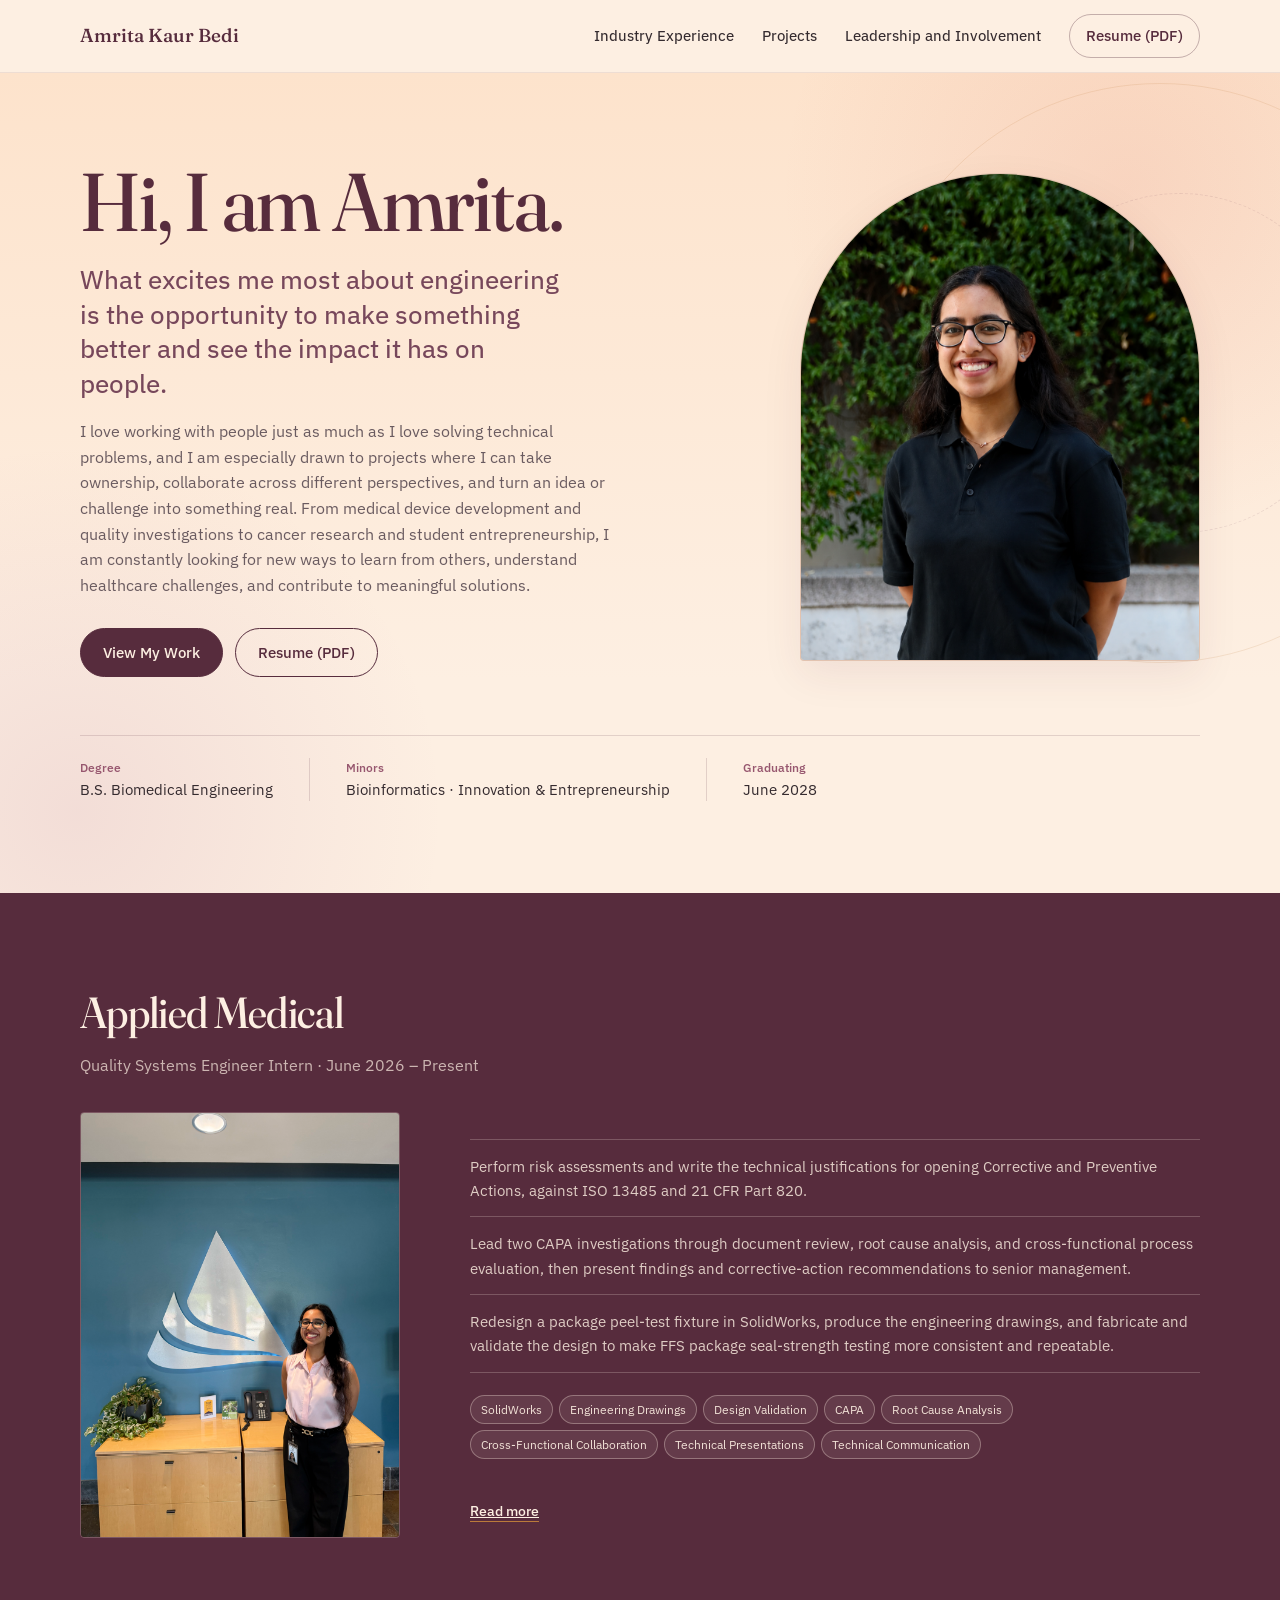
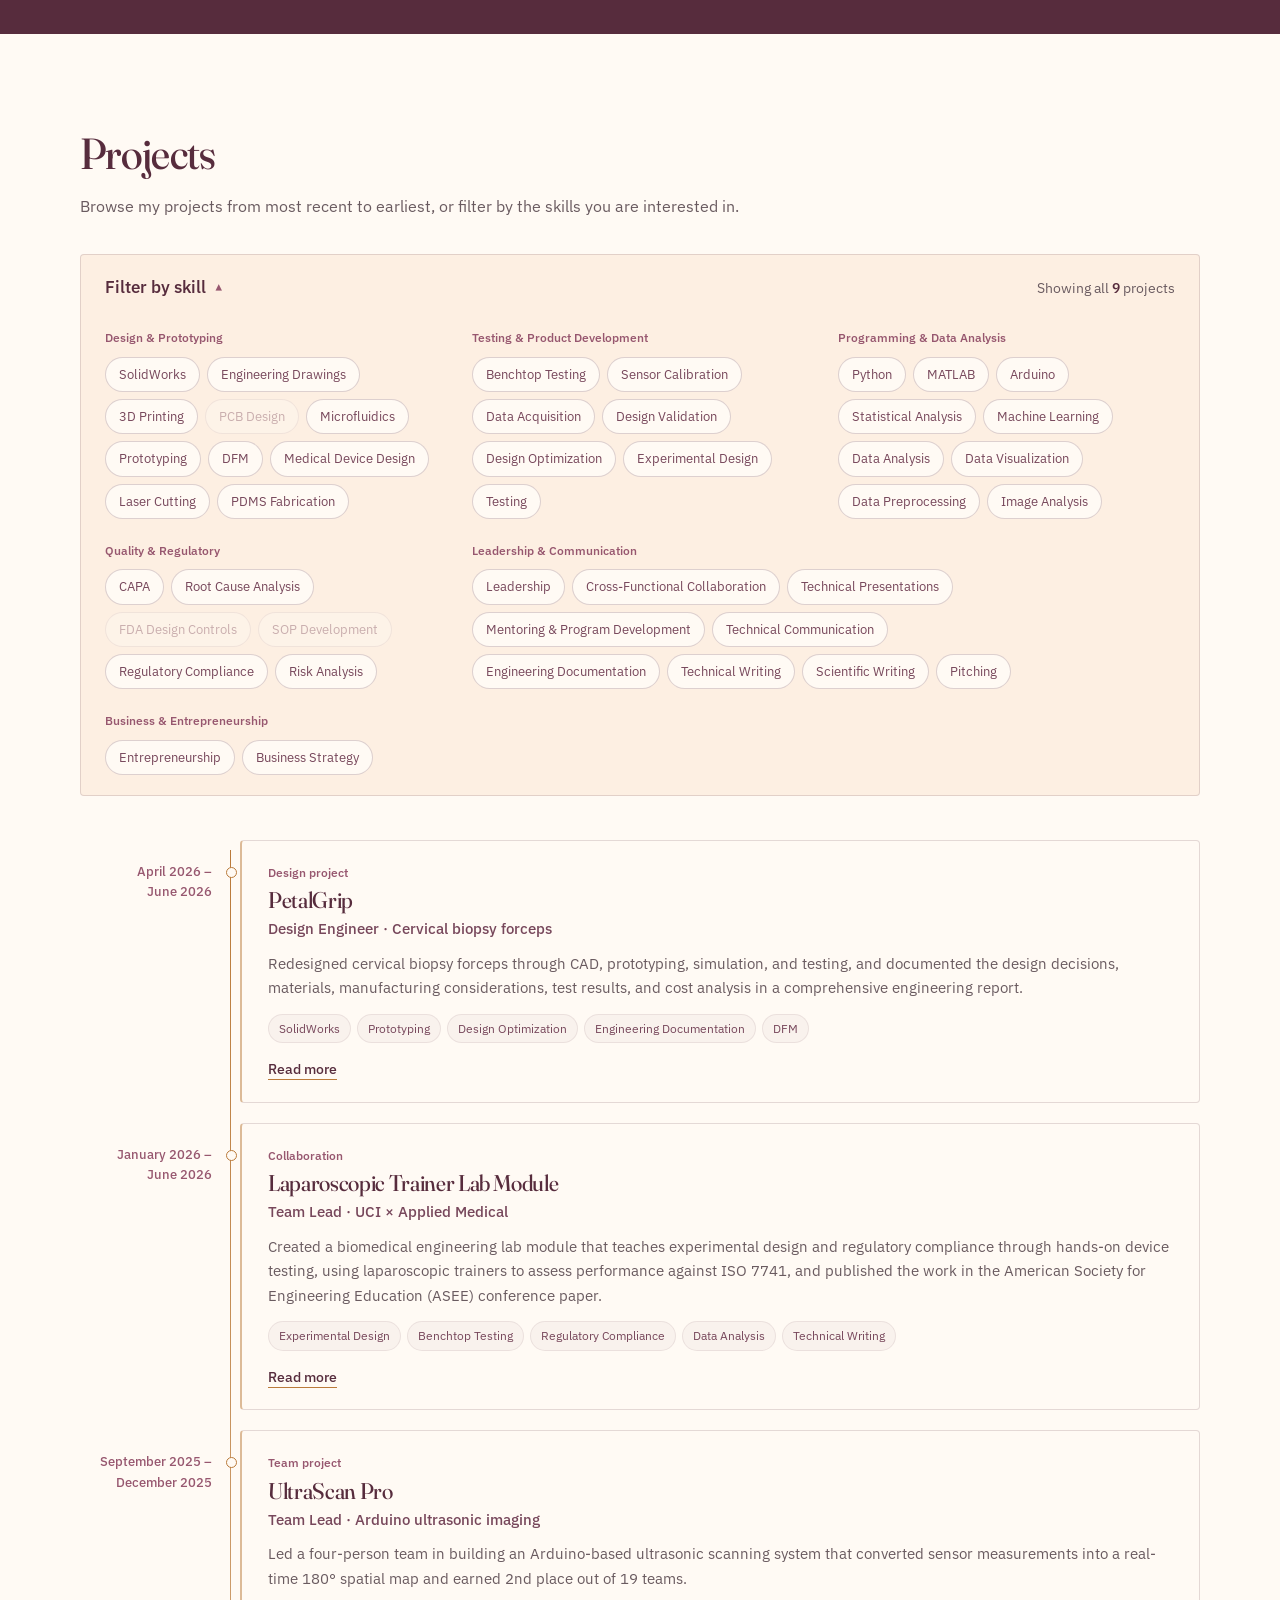
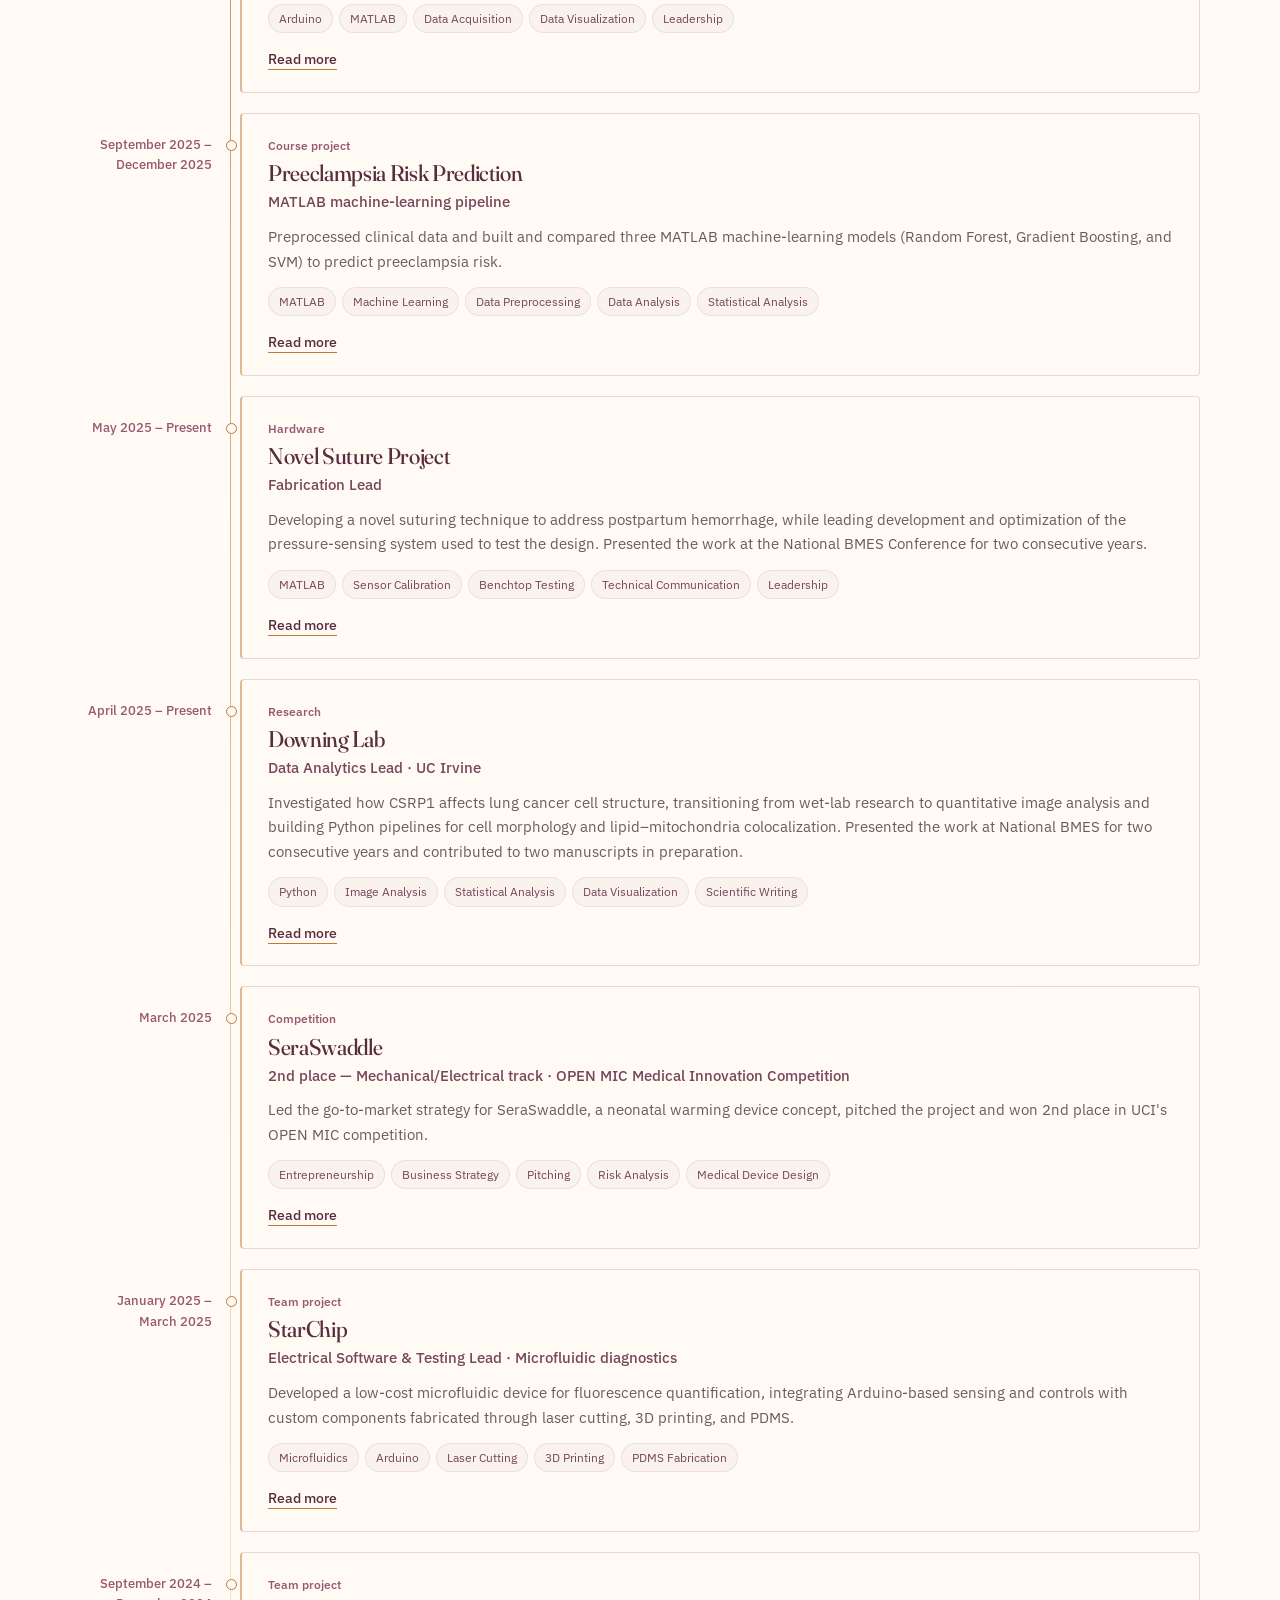
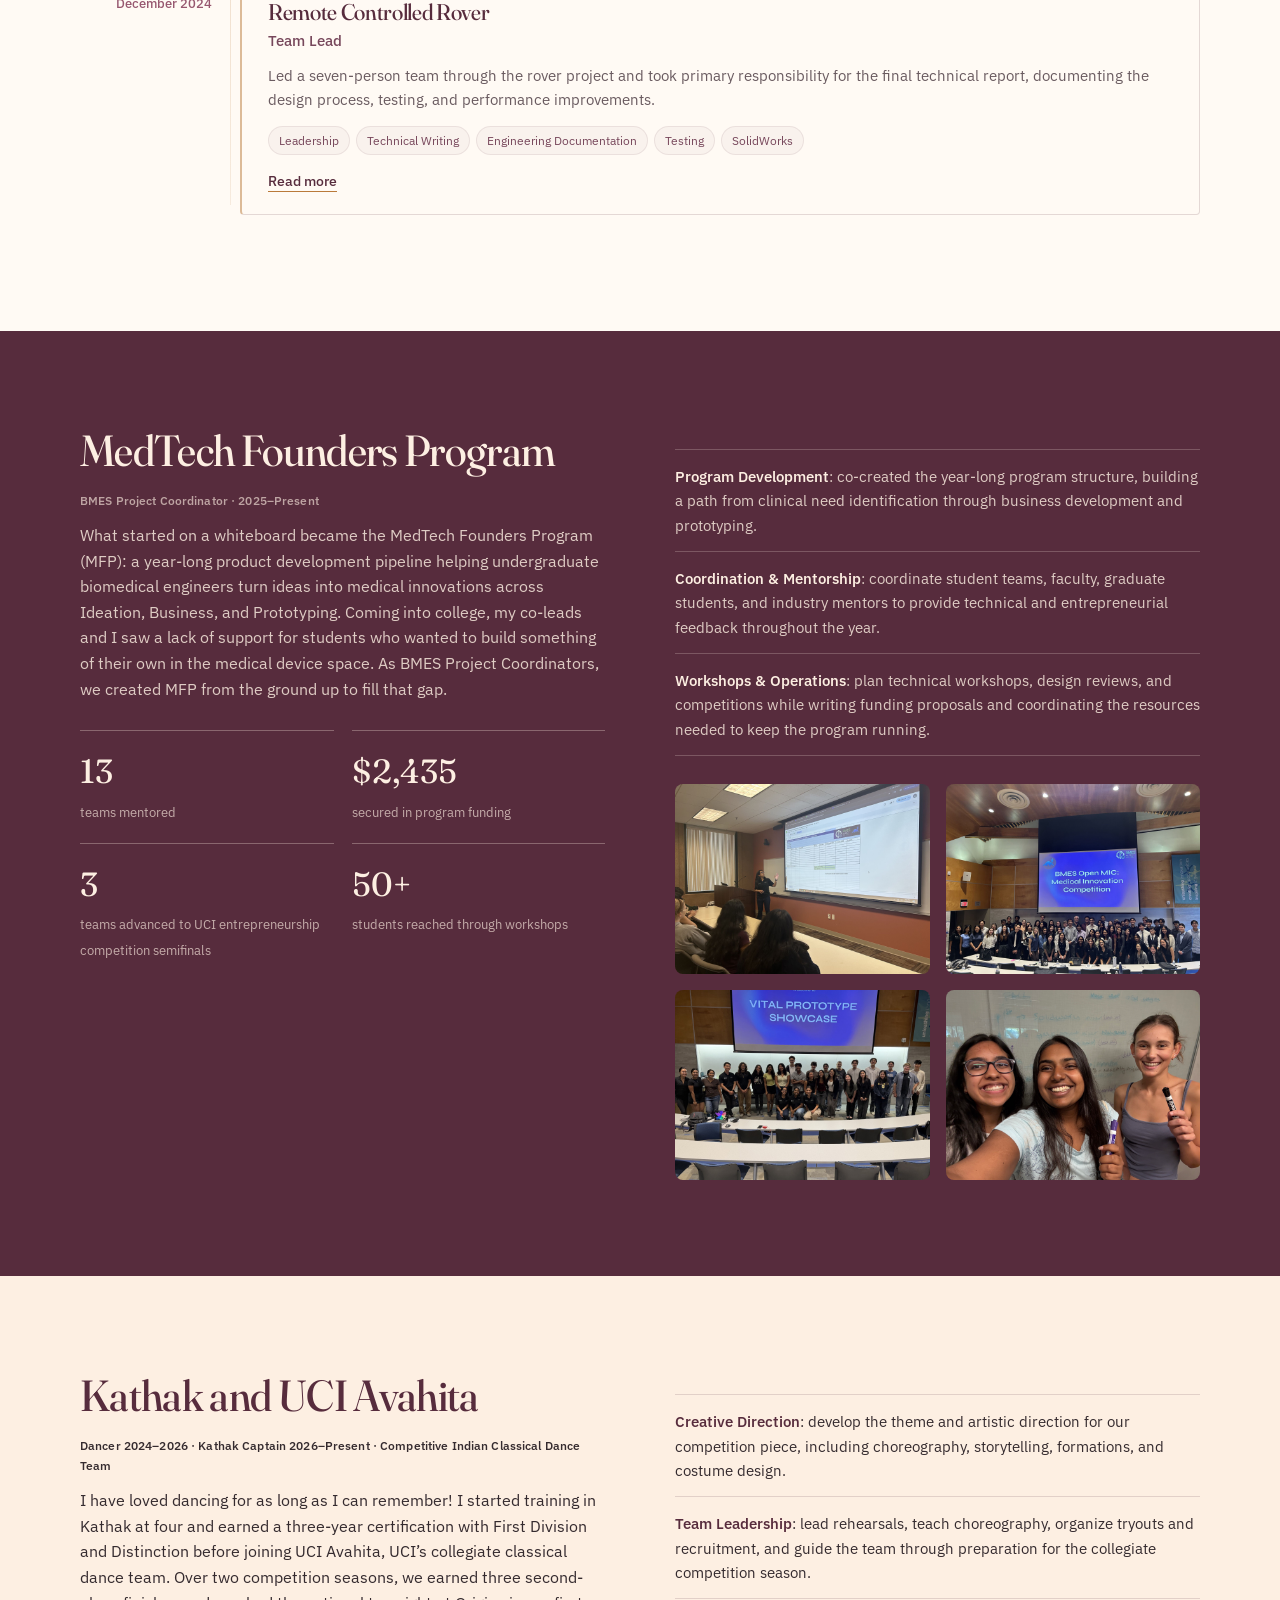
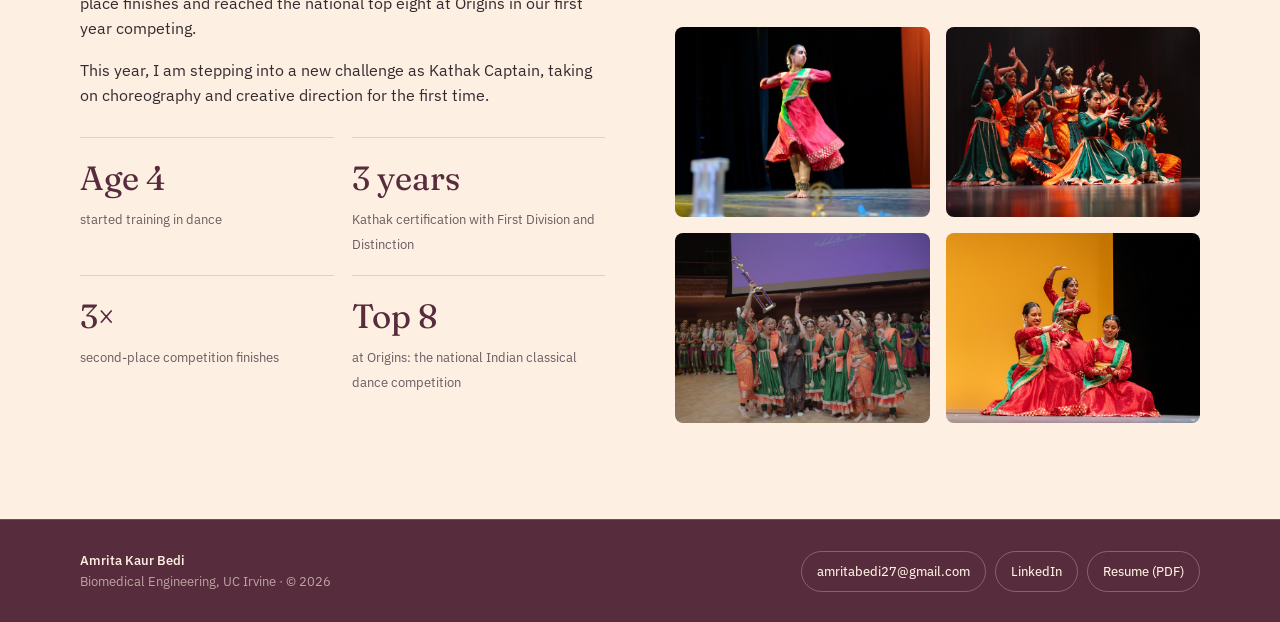
==== commit 78262c59: "Shorten Avahita second paragraph Co-Authored-By: Claude Sonnet 5 <noreply@anthropic.com> Claude-Sess" ====
--- a/index.html
+++ b/index.html
@@ -245,7 +245,7 @@
         <h2>Kathak and UCI Avahita</h2>
         <p class="meta">Dancer 2024&ndash;2026 &middot; Kathak Captain 2026&ndash;Present &middot; Competitive Indian Classical Dance Team</p>
         <p class="measure">I have loved dancing for as long as I can remember! I started training in Kathak at four and earned a three-year certification with First Division and Distinction before joining UCI Avahita, UCI&rsquo;s collegiate classical dance team. Over two competition seasons, we earned three second-place finishes and reached the national top eight at Origins in our first year competing.</p>
-        <p class="measure">This year, I am stepping into a new challenge as Kathak Captain, taking on choreography and creative direction for the first time while leading rehearsals, teaching dancers, and guiding the team through competition season.</p>
+        <p class="measure">This year, I am stepping into a new challenge as Kathak Captain, taking on choreography and creative direction for the first time.</p>
         <div class="metrics">
           <div><strong>Age 4</strong><span>started training in dance</span></div>
           <div><strong>3 years</strong><span>Kathak certification with First Division and Distinction</span></div>
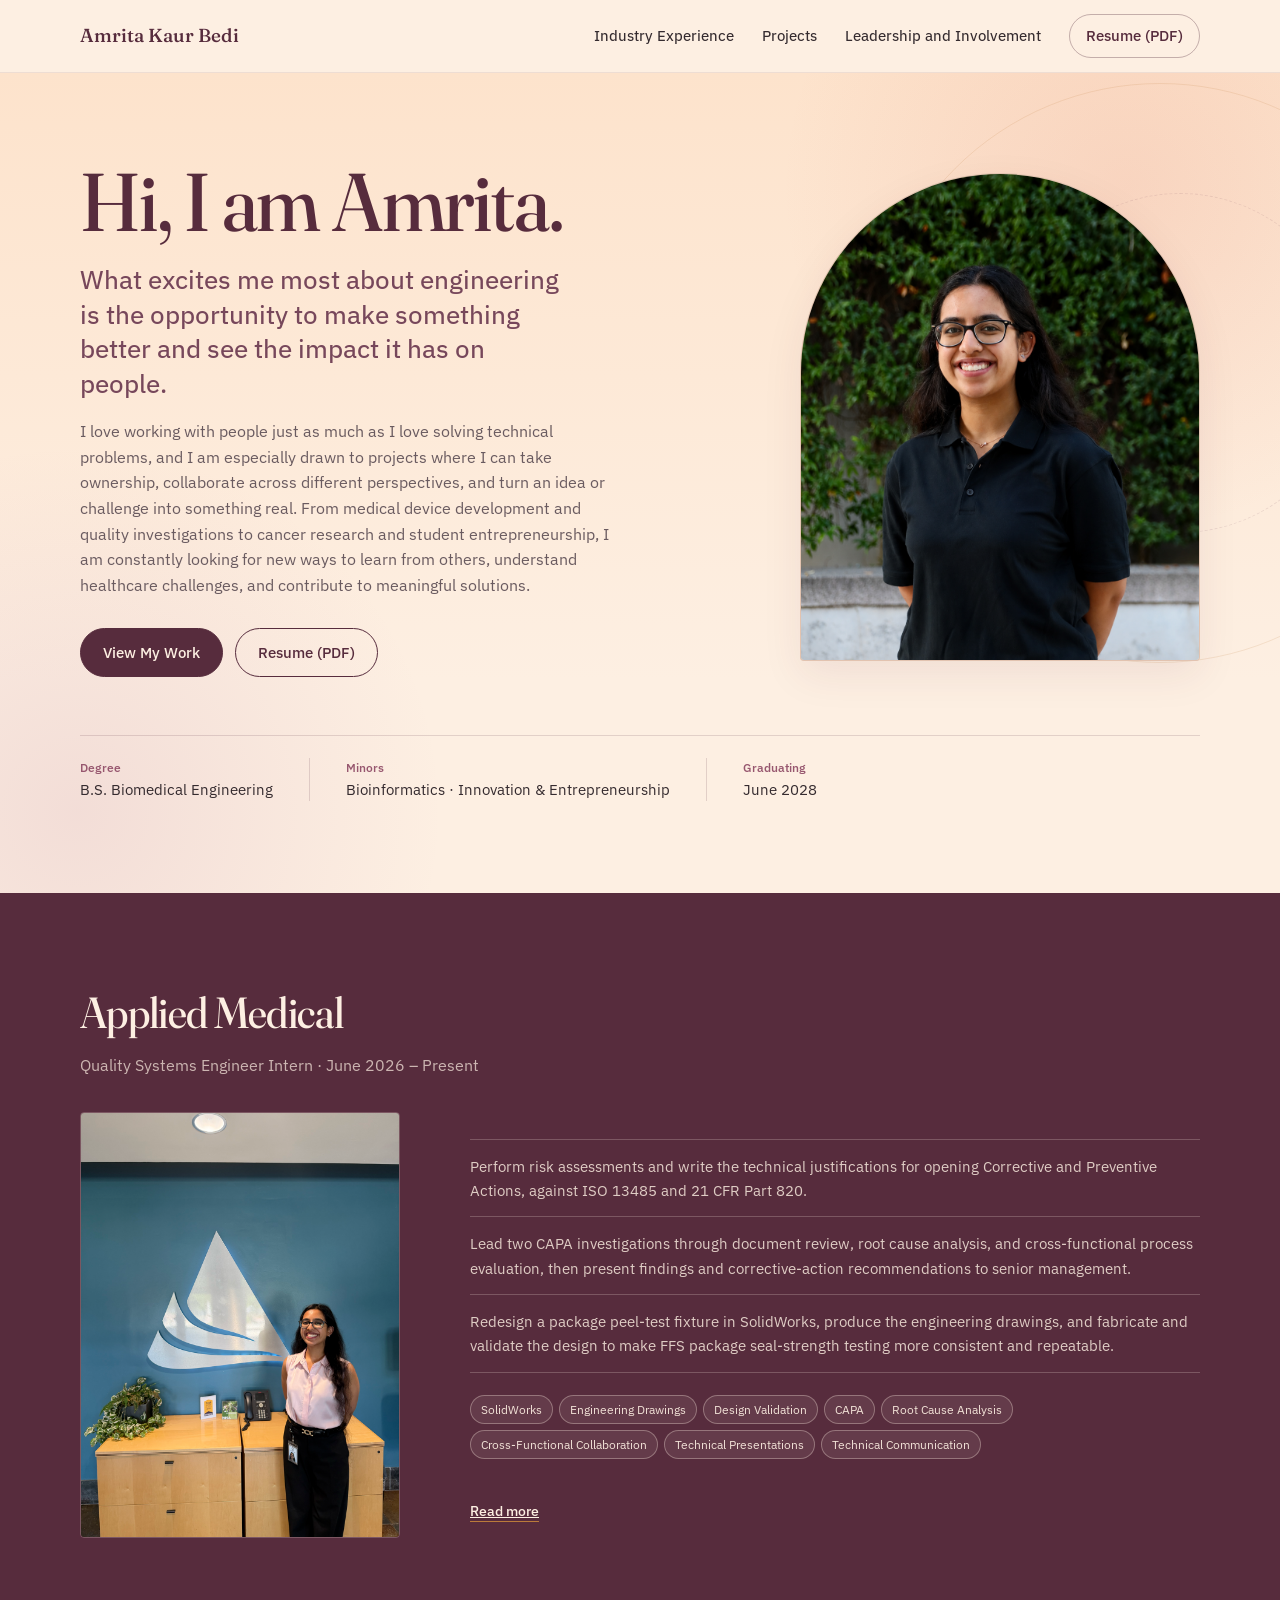
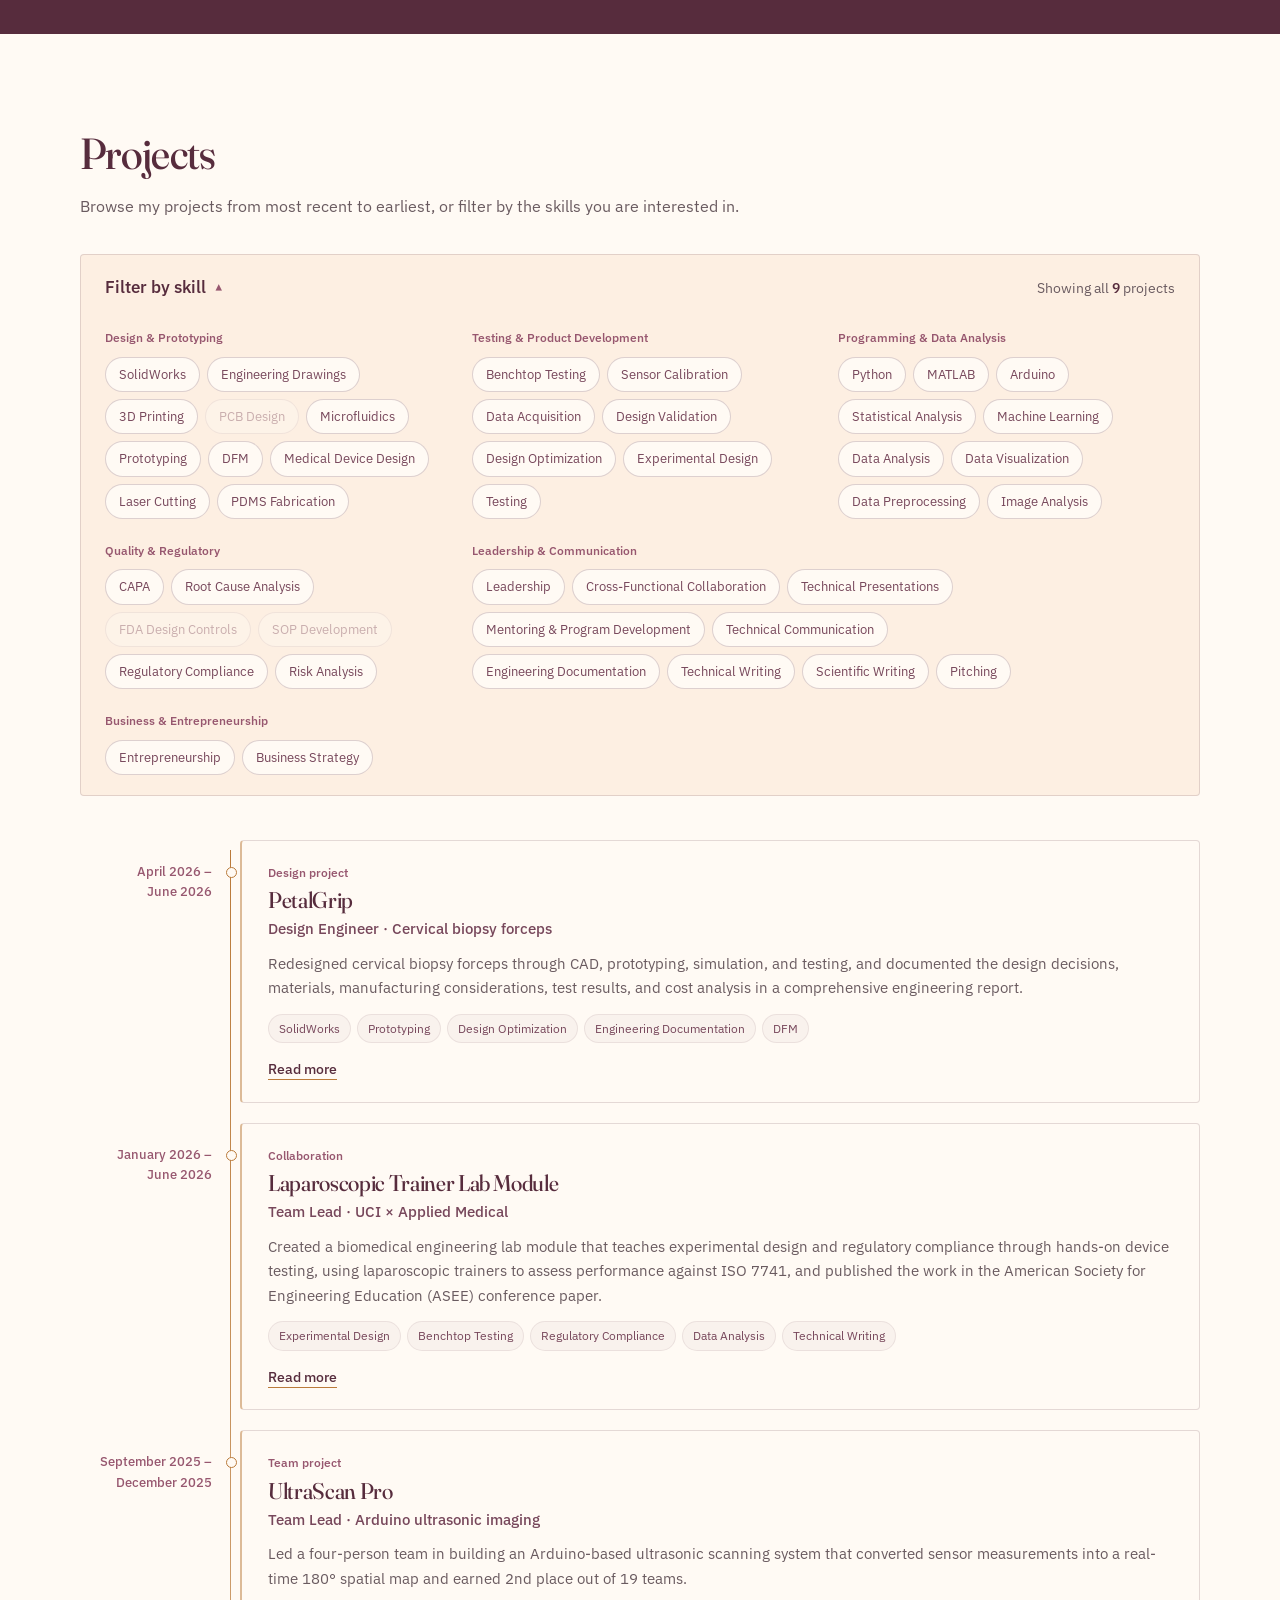
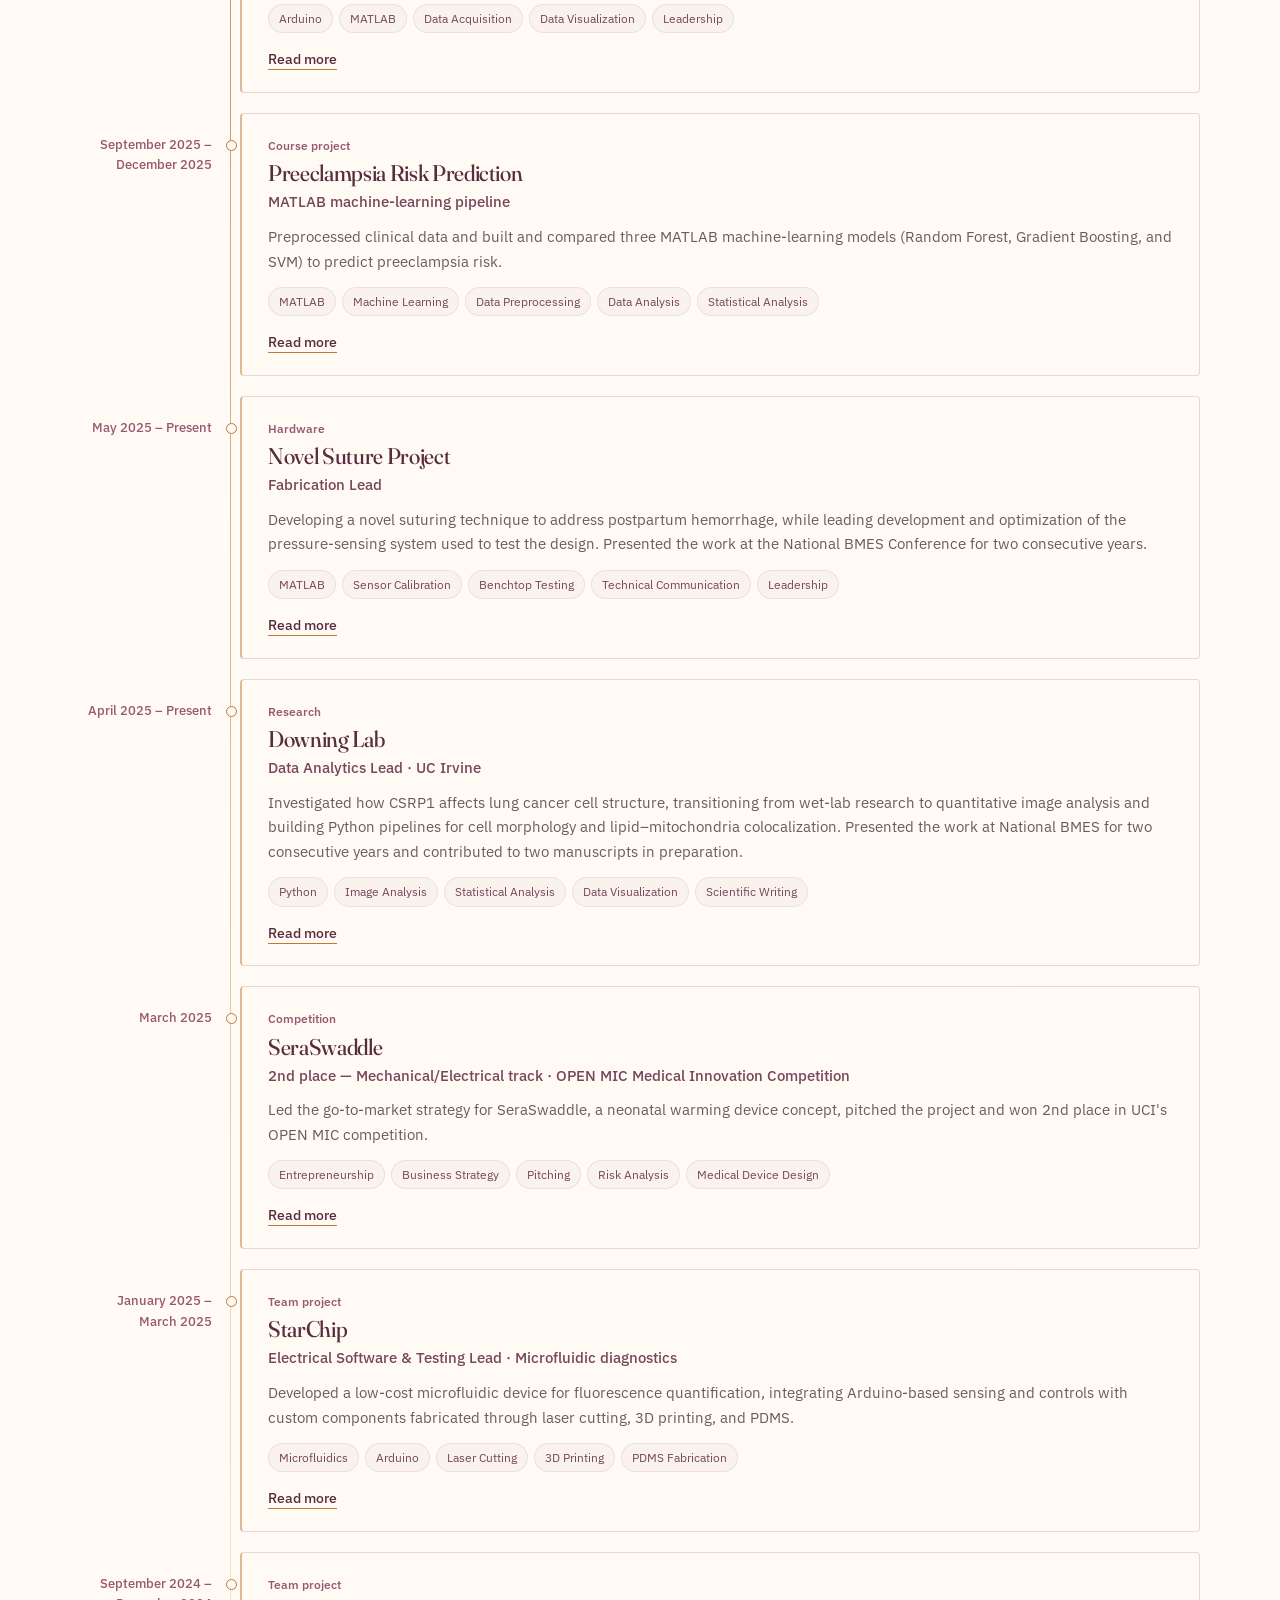
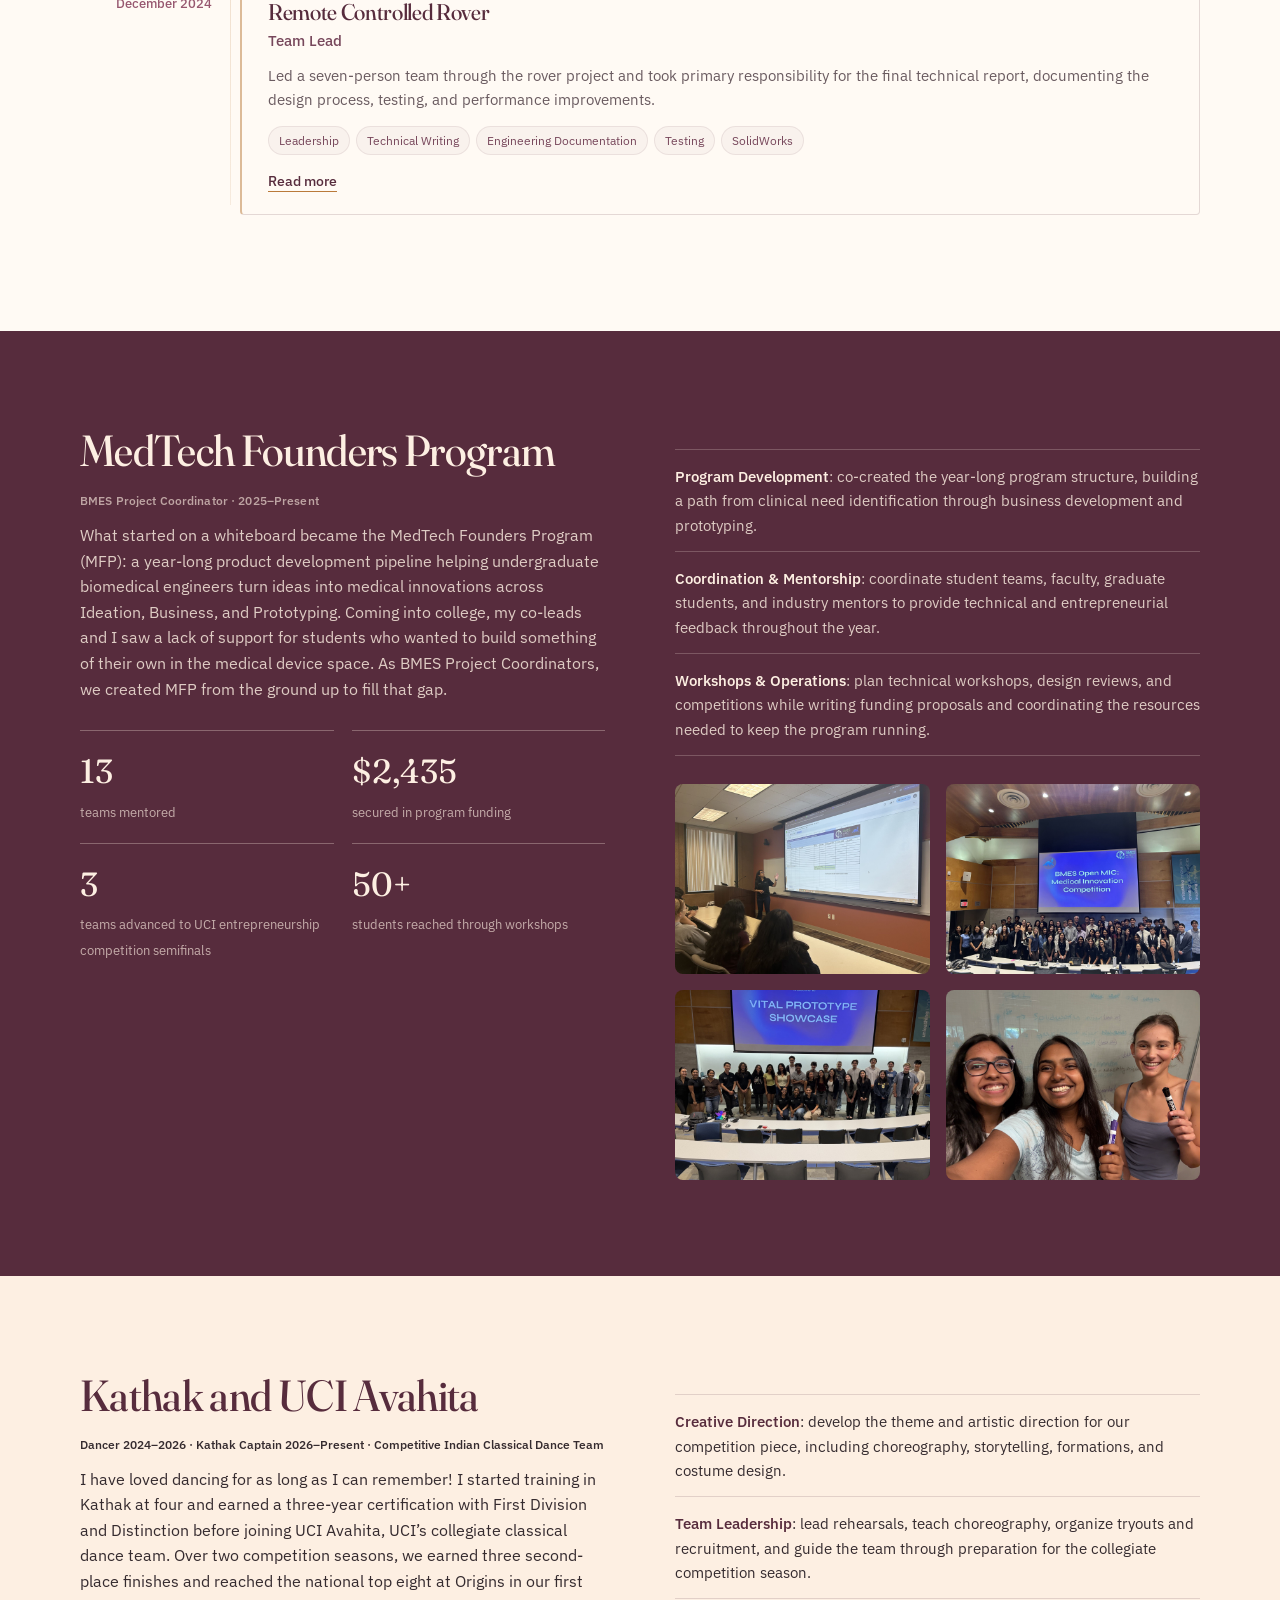
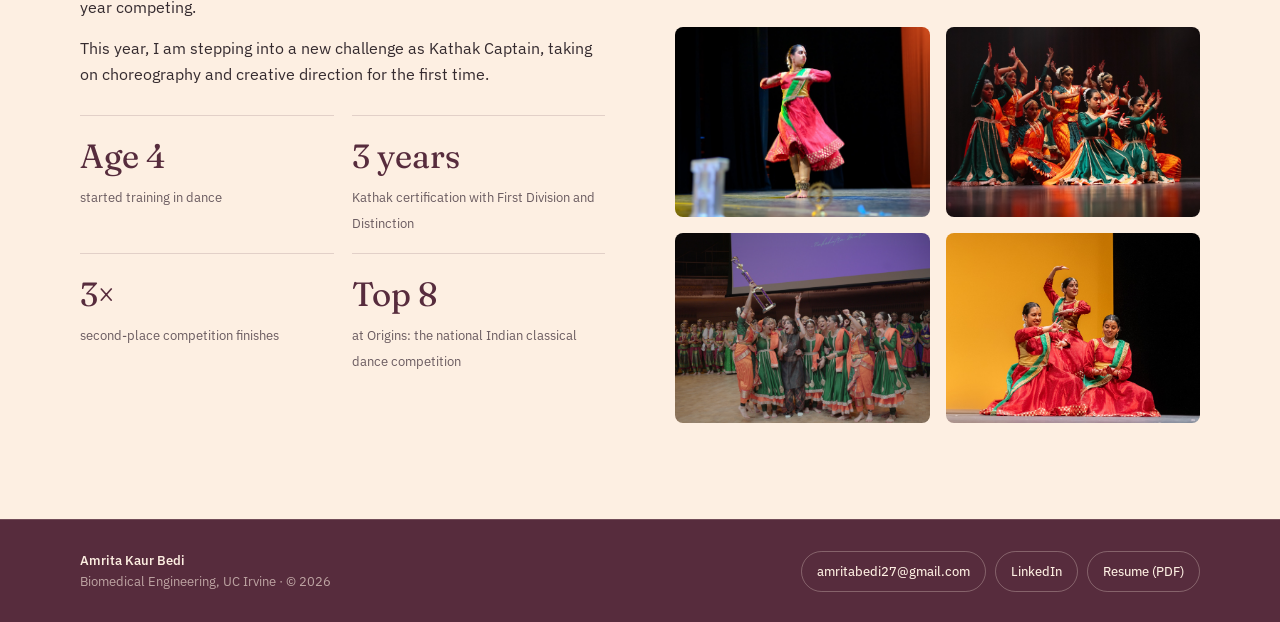
==== commit ec3963f9: "Keep Avahita meta line on one line Co-Authored-By: Claude Sonnet 5 <noreply@anthropic.com> Claude-Se" ====
--- a/index.html
+++ b/index.html
@@ -243,7 +243,7 @@
     <div class="lead-grid">
       <div class="lead-copy">
         <h2>Kathak and UCI Avahita</h2>
-        <p class="meta">Dancer 2024&ndash;2026 &middot; Kathak Captain 2026&ndash;Present &middot; Competitive Indian Classical Dance Team</p>
+        <p class="meta meta-tight">Dancer 2024&ndash;2026 &middot; Kathak Captain 2026&ndash;Present &middot; Competitive Indian Classical Dance Team</p>
         <p class="measure">I have loved dancing for as long as I can remember! I started training in Kathak at four and earned a three-year certification with First Division and Distinction before joining UCI Avahita, UCI&rsquo;s collegiate classical dance team. Over two competition seasons, we earned three second-place finishes and reached the national top eight at Origins in our first year competing.</p>
         <p class="measure">This year, I am stepping into a new challenge as Kathak Captain, taking on choreography and creative direction for the first time.</p>
         <div class="metrics">
--- a/styles.css
+++ b/styles.css
@@ -91,6 +91,8 @@
   font-weight: 550;
   letter-spacing: .01em;
 }
+.meta-tight { letter-spacing: 0; white-space: nowrap; font-size: .74rem; }
+@media (max-width: 720px) { .meta-tight { white-space: normal; font-size: clamp(.64rem, 2.5vw, .74rem); } }
 
 /* --- header ----------------------------------------------- */
 .site-header {
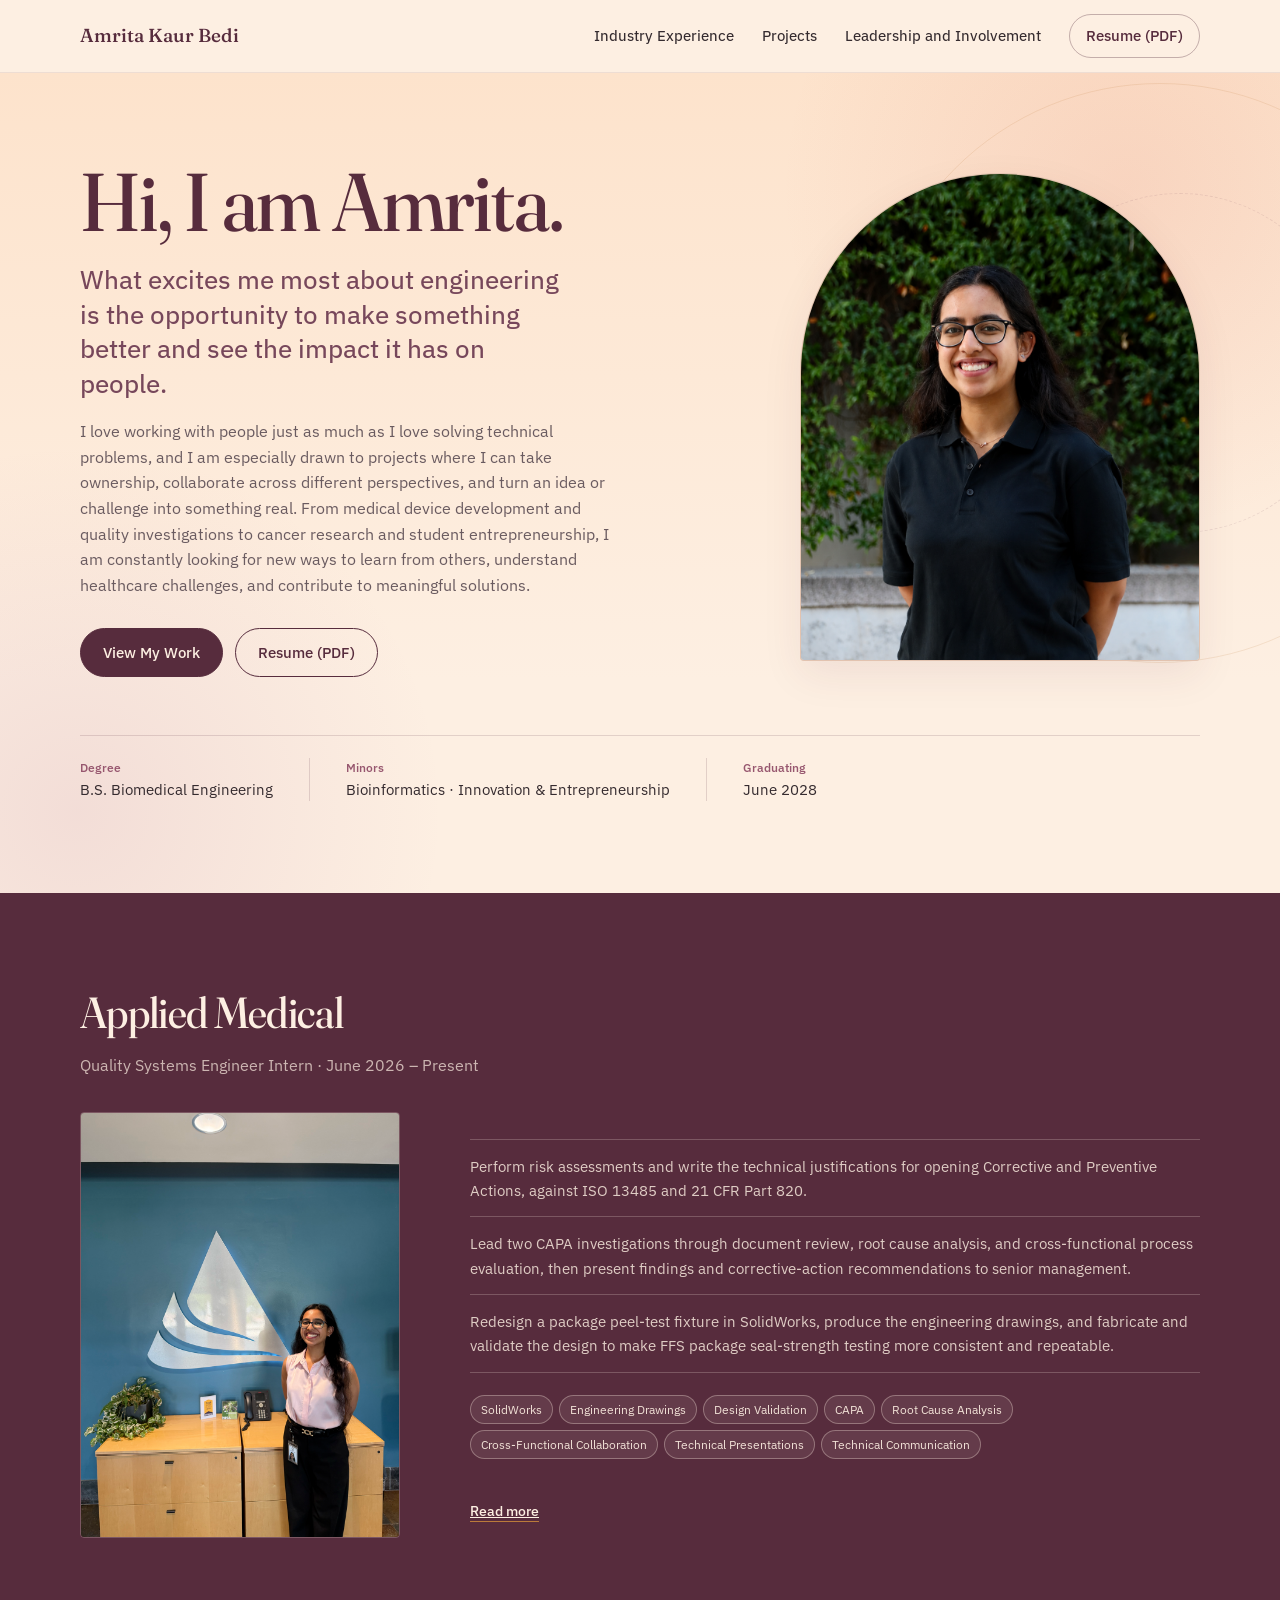
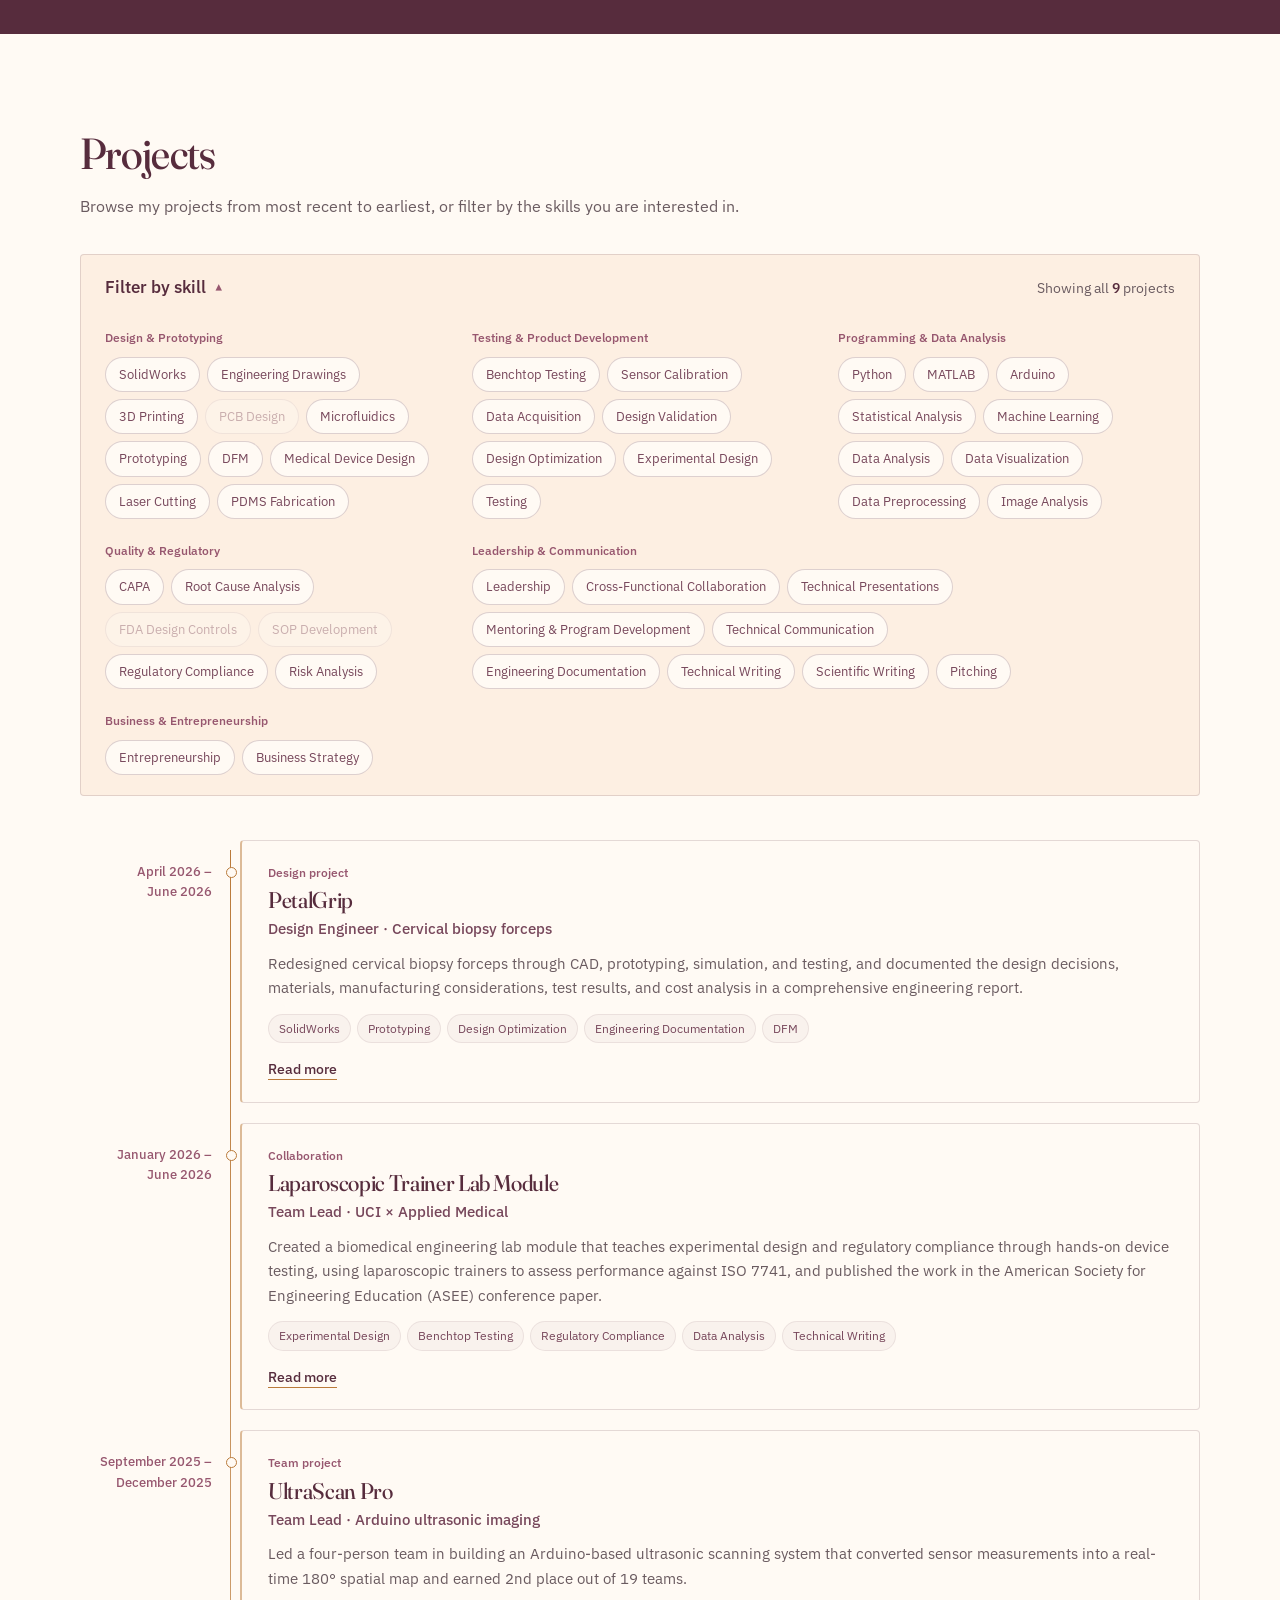
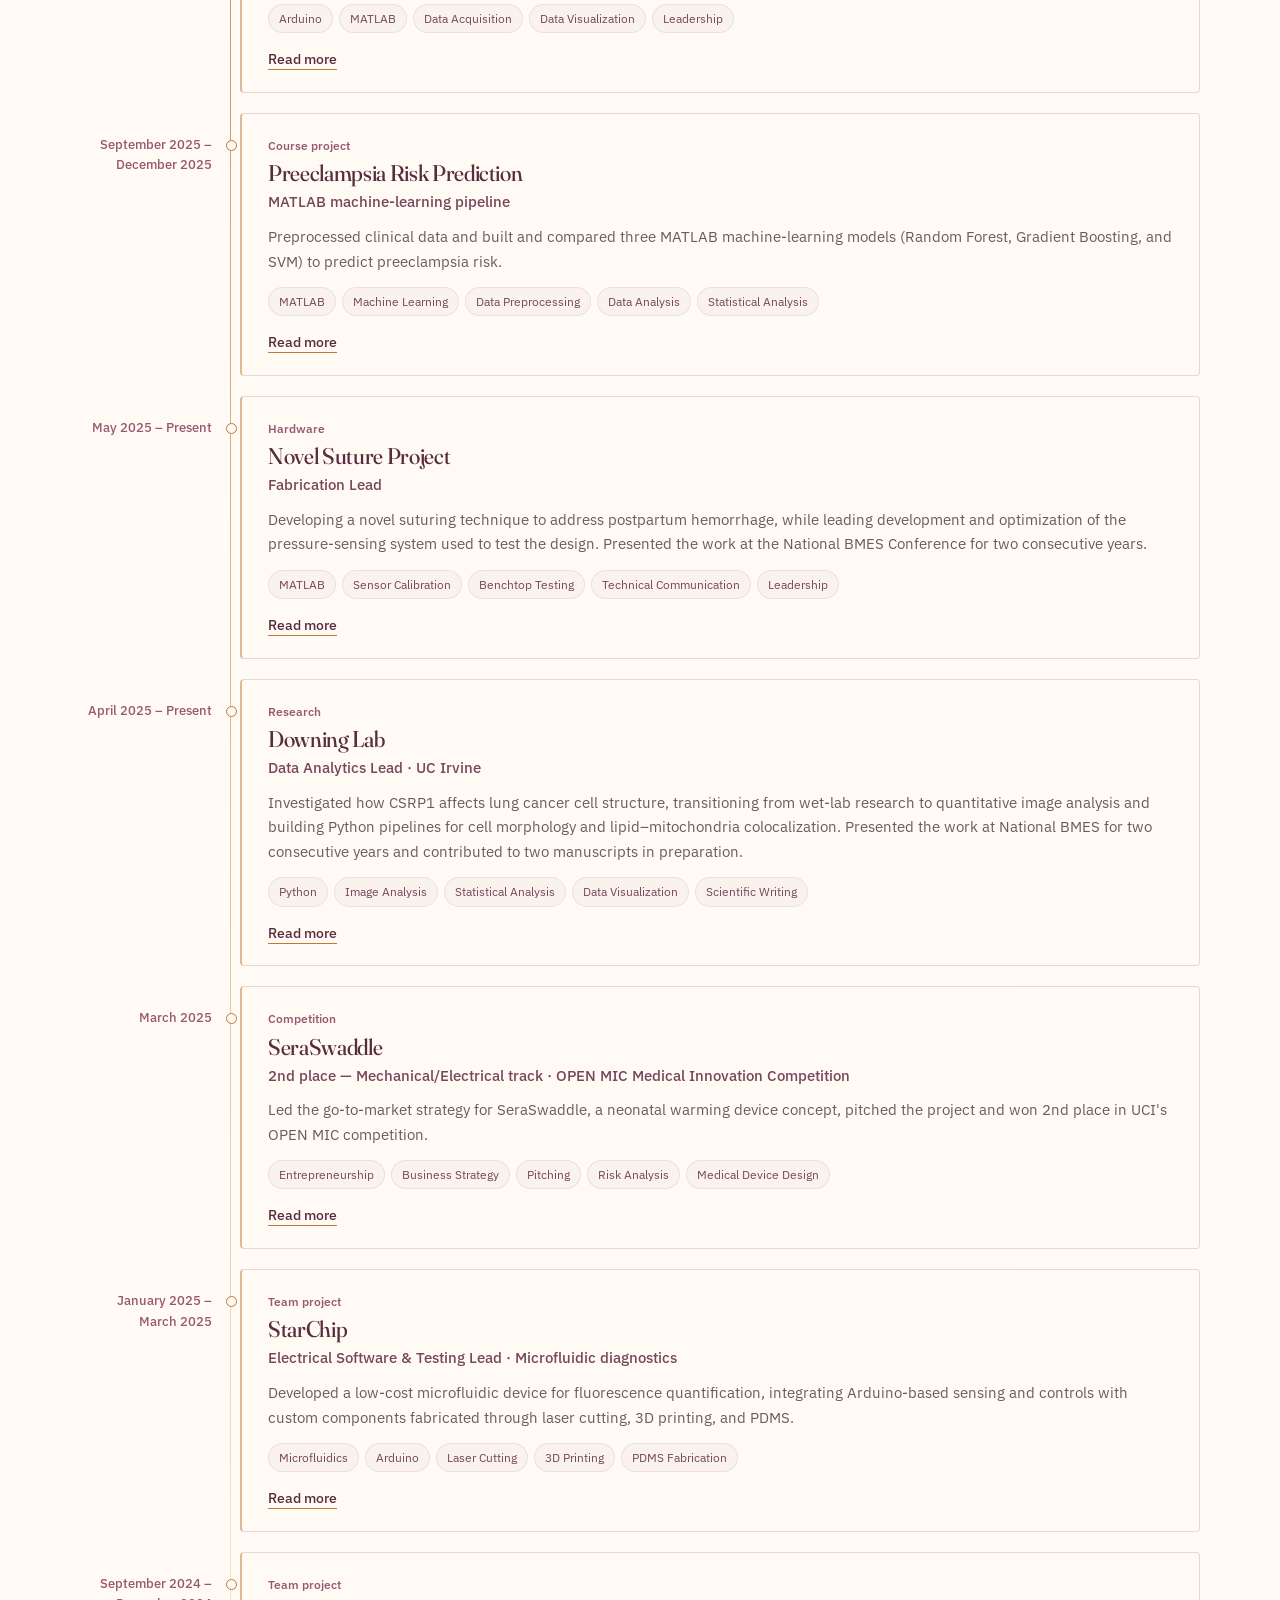
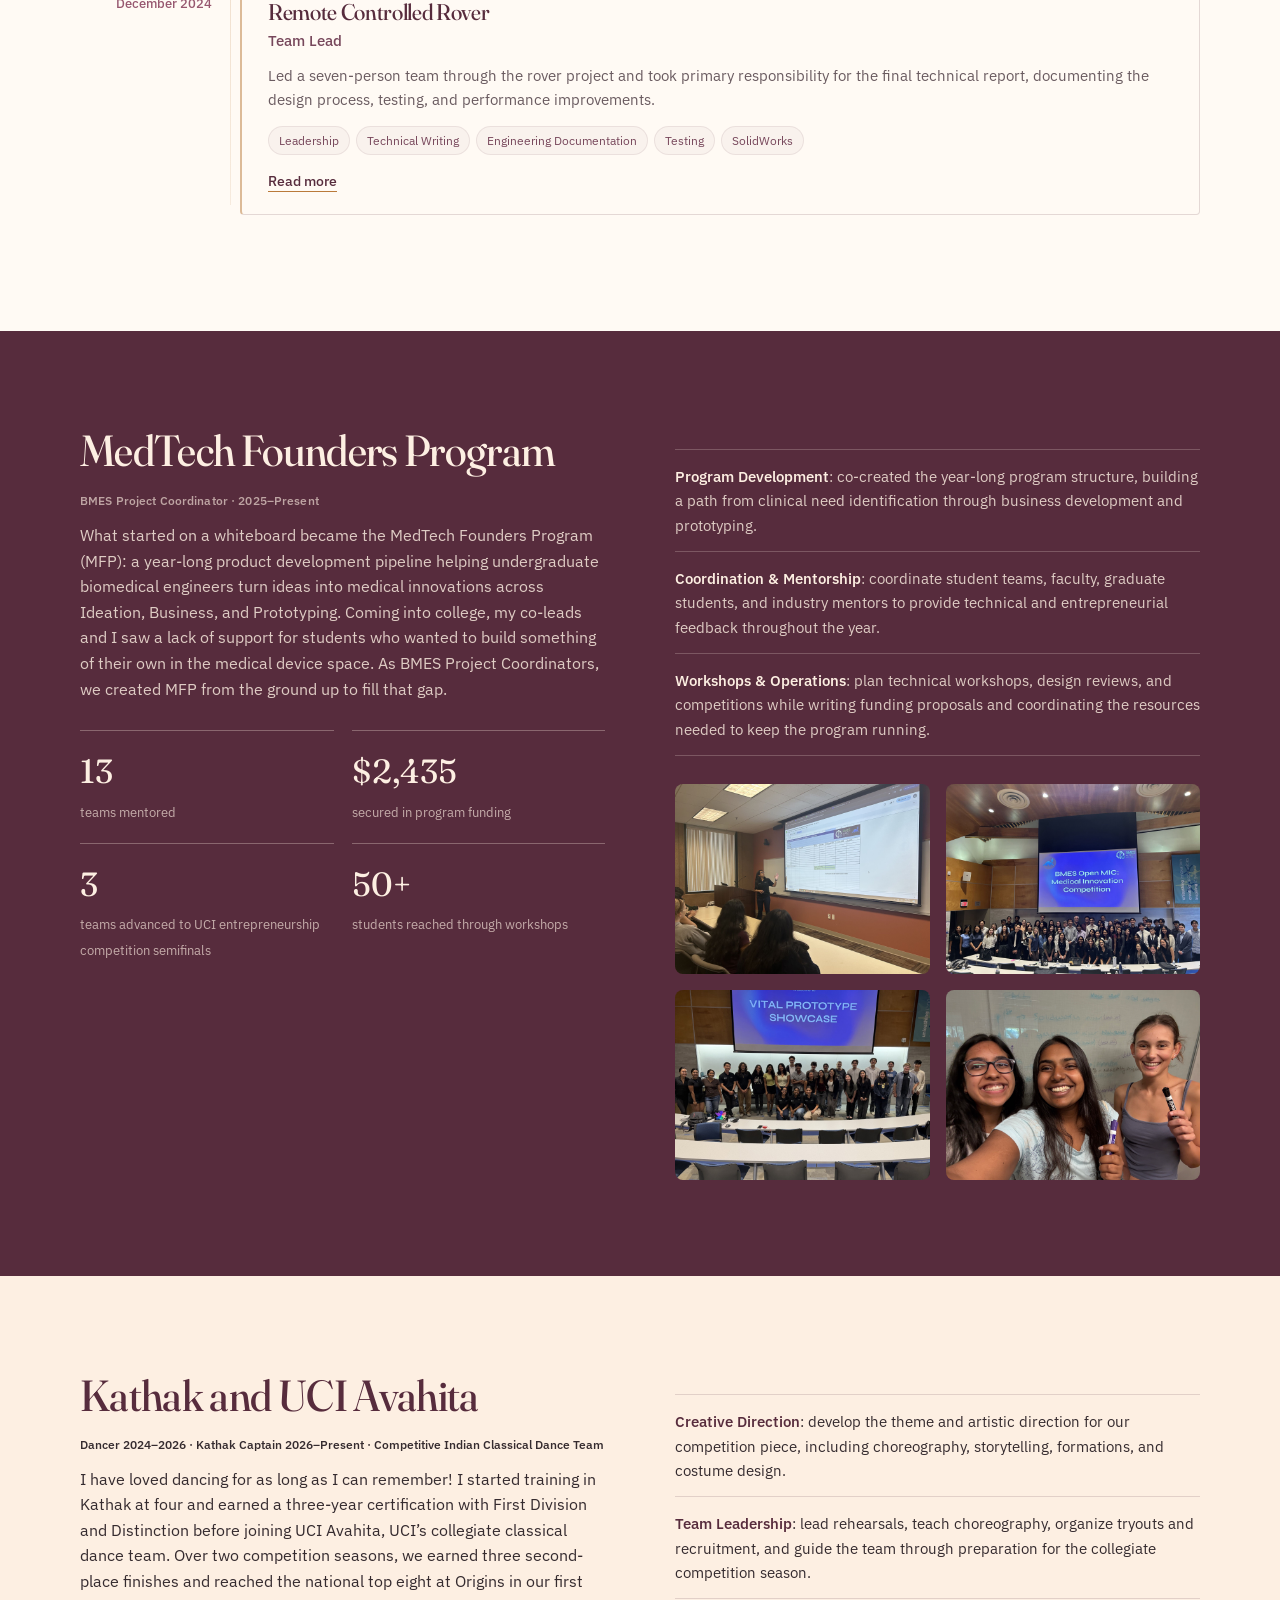
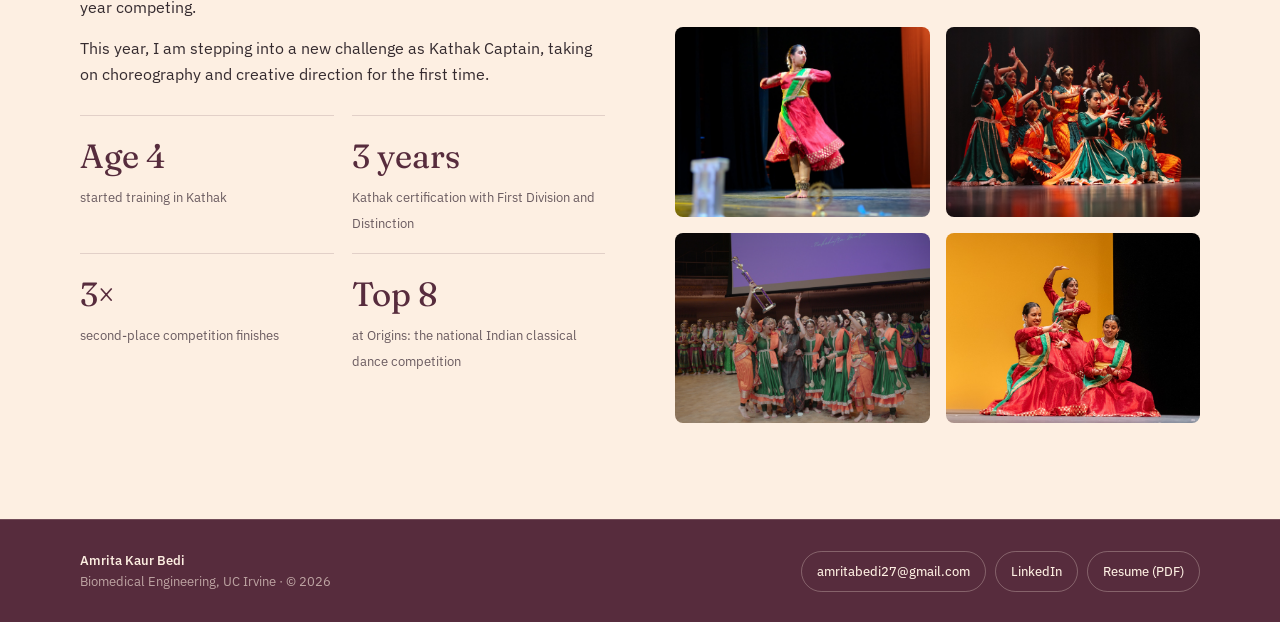
==== commit 01908a0d: "Update Age 4 stat caption Co-Authored-By: Claude Sonnet 5 <noreply@anthropic.com> Claude-Session: ht" ====
--- a/index.html
+++ b/index.html
@@ -247,7 +247,7 @@
         <p class="measure">I have loved dancing for as long as I can remember! I started training in Kathak at four and earned a three-year certification with First Division and Distinction before joining UCI Avahita, UCI&rsquo;s collegiate classical dance team. Over two competition seasons, we earned three second-place finishes and reached the national top eight at Origins in our first year competing.</p>
         <p class="measure">This year, I am stepping into a new challenge as Kathak Captain, taking on choreography and creative direction for the first time.</p>
         <div class="metrics">
-          <div><strong>Age 4</strong><span>started training in dance</span></div>
+          <div><strong>Age 4</strong><span>started training in Kathak</span></div>
           <div><strong>3 years</strong><span>Kathak certification with First Division and Distinction</span></div>
           <div><strong>3&times;</strong><span>second-place competition finishes</span></div>
           <div><strong>Top 8</strong><span>at Origins: the national Indian classical dance competition</span></div>
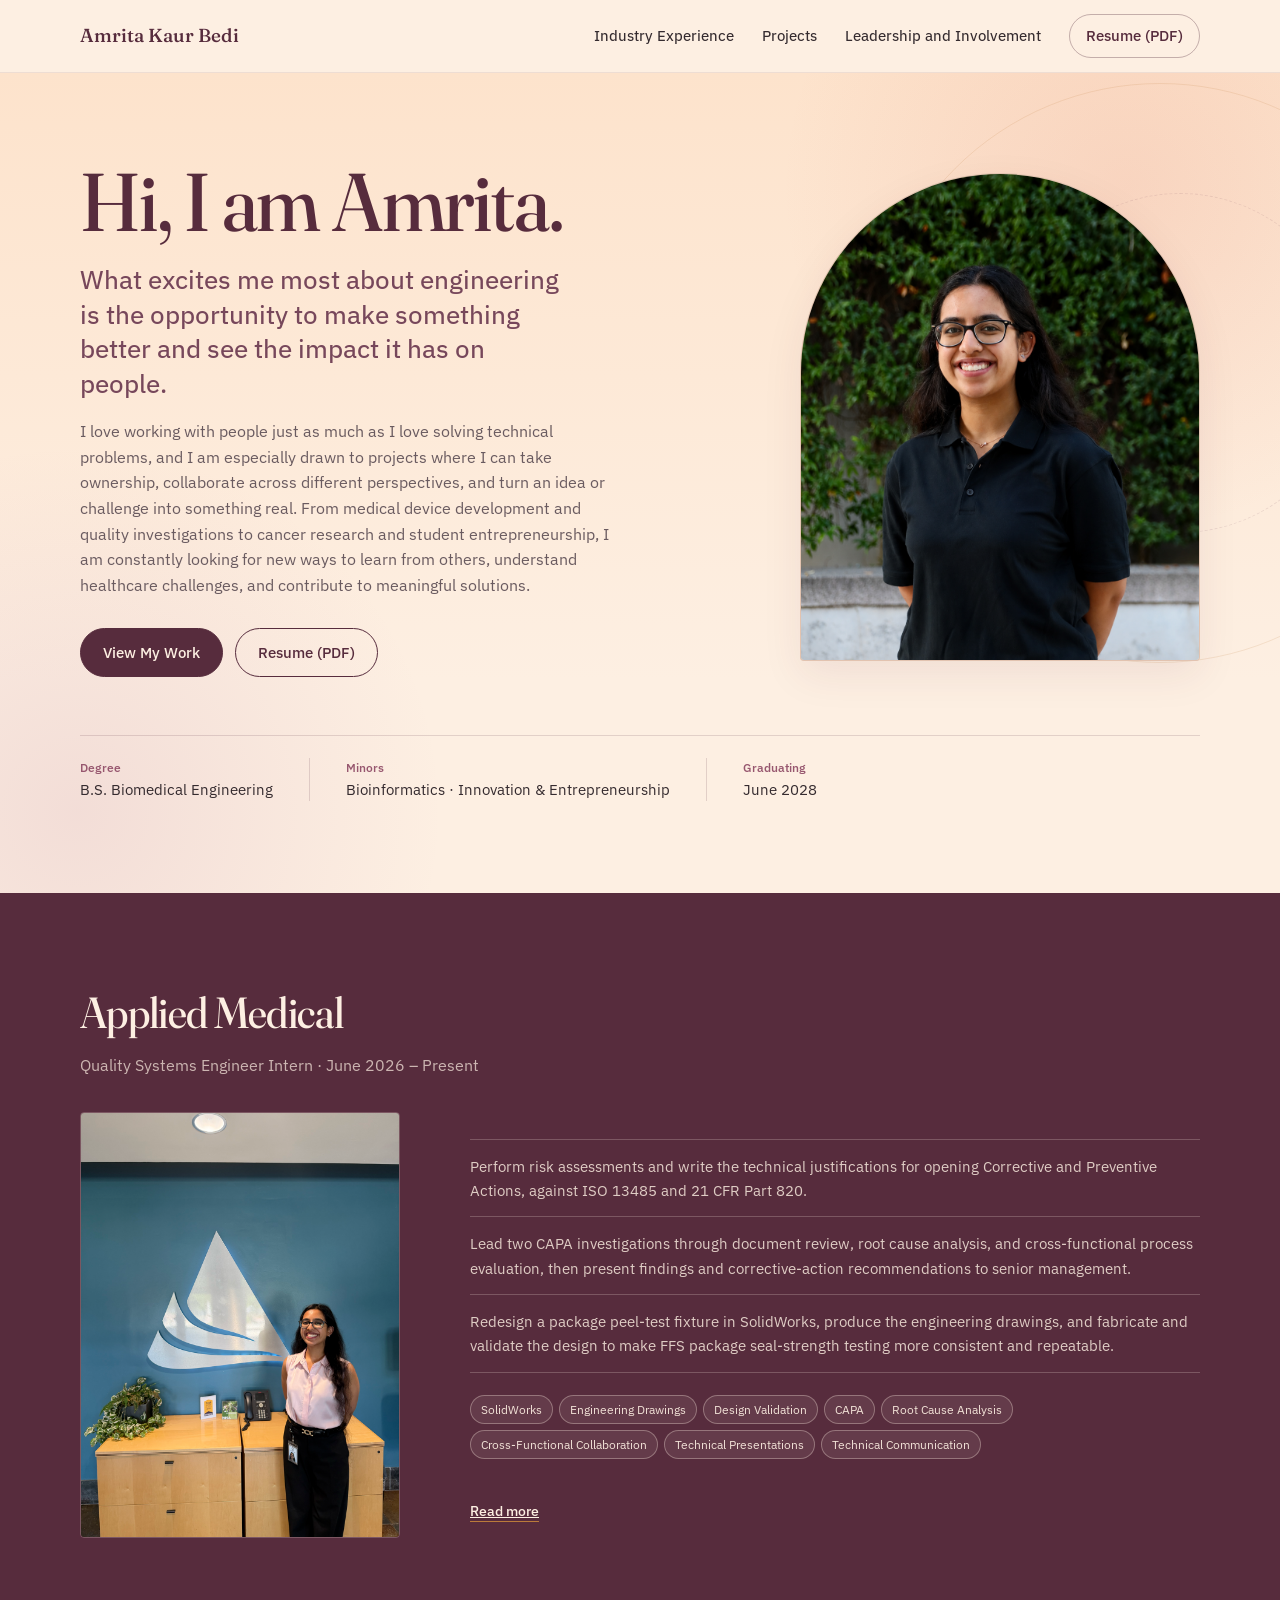
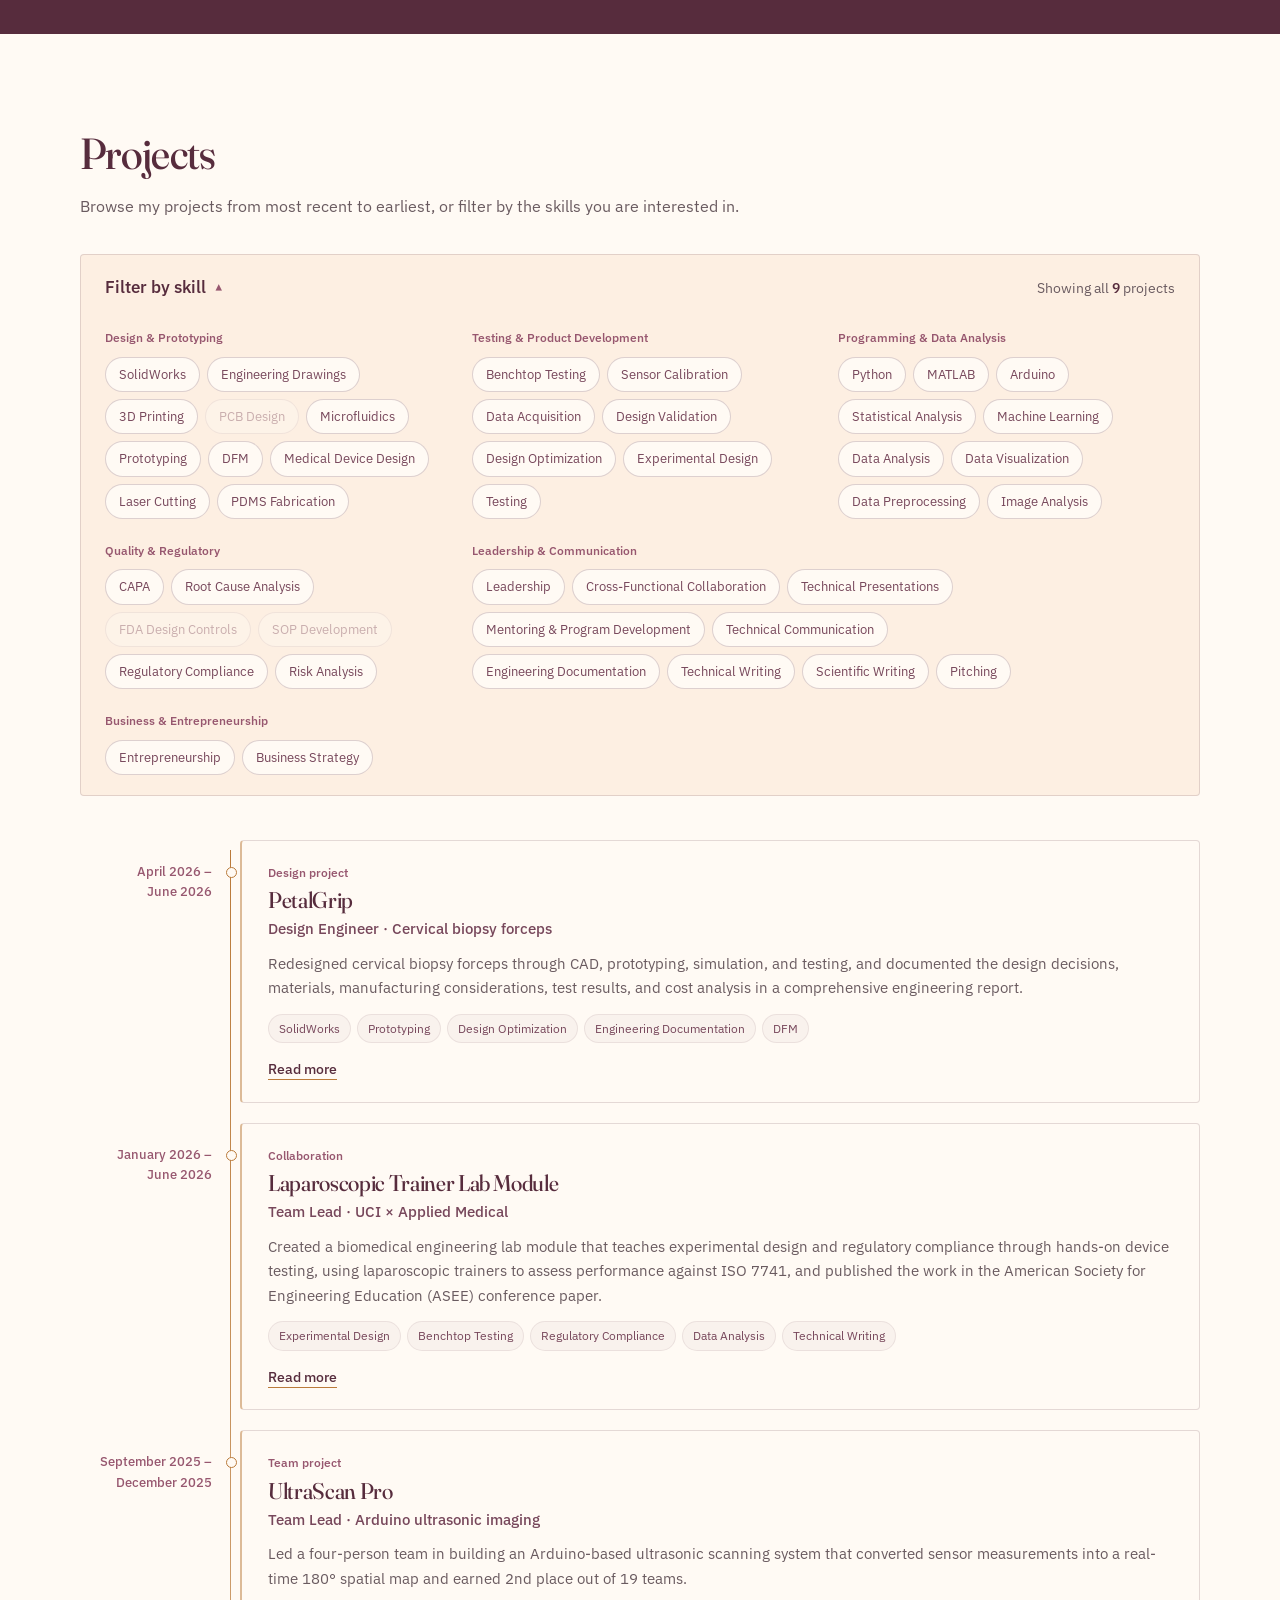
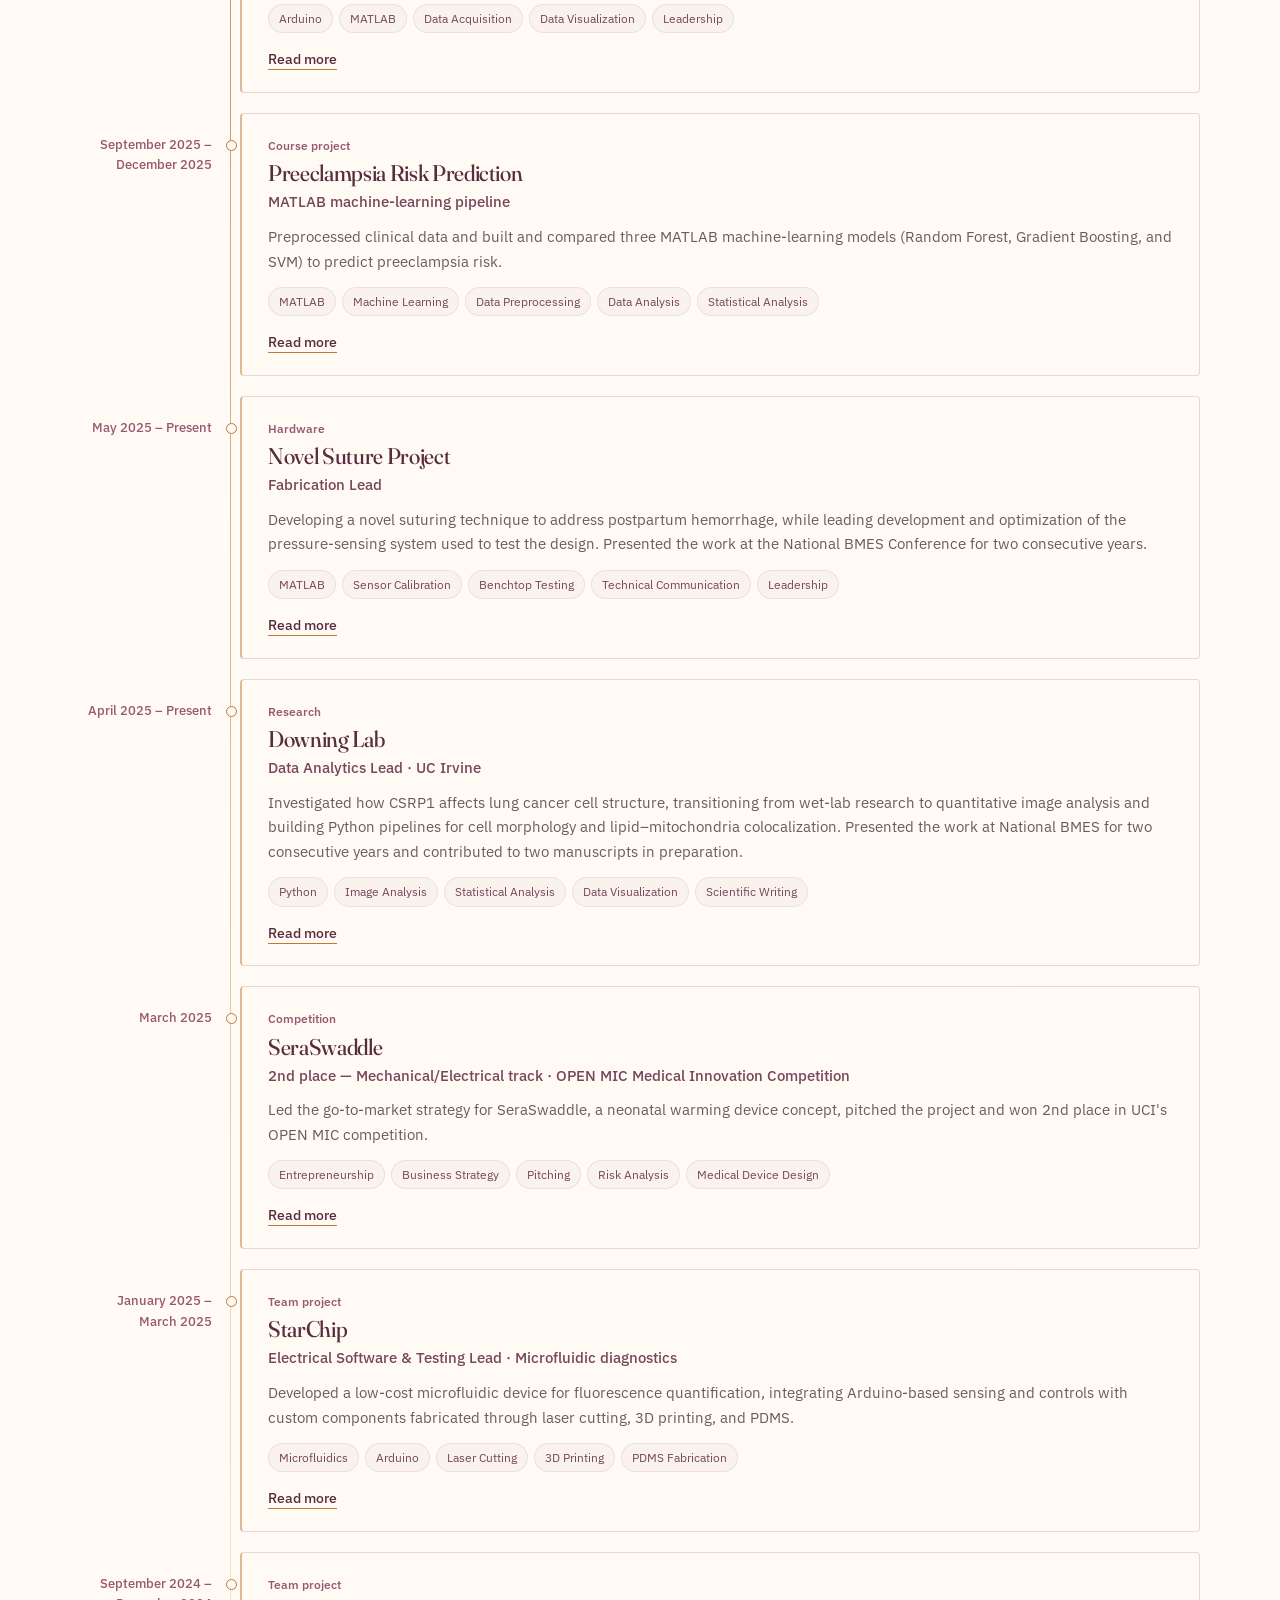
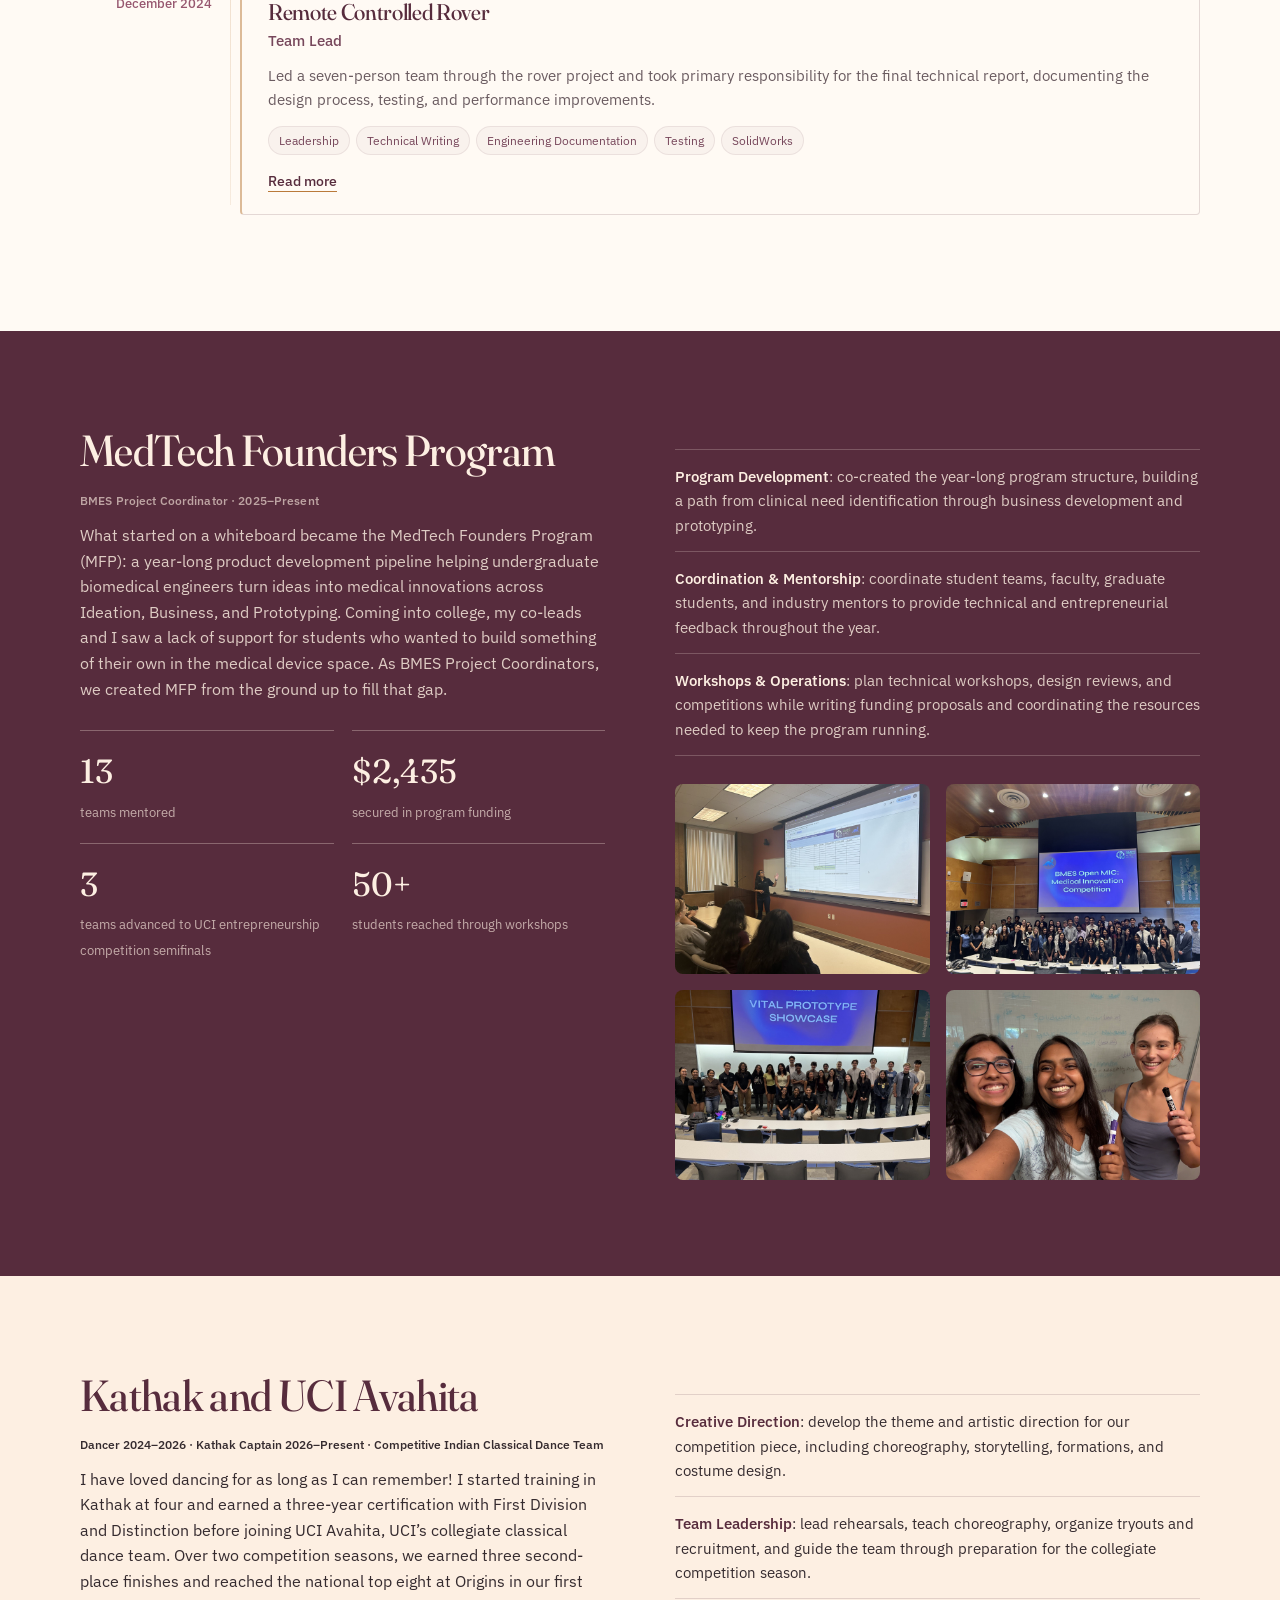
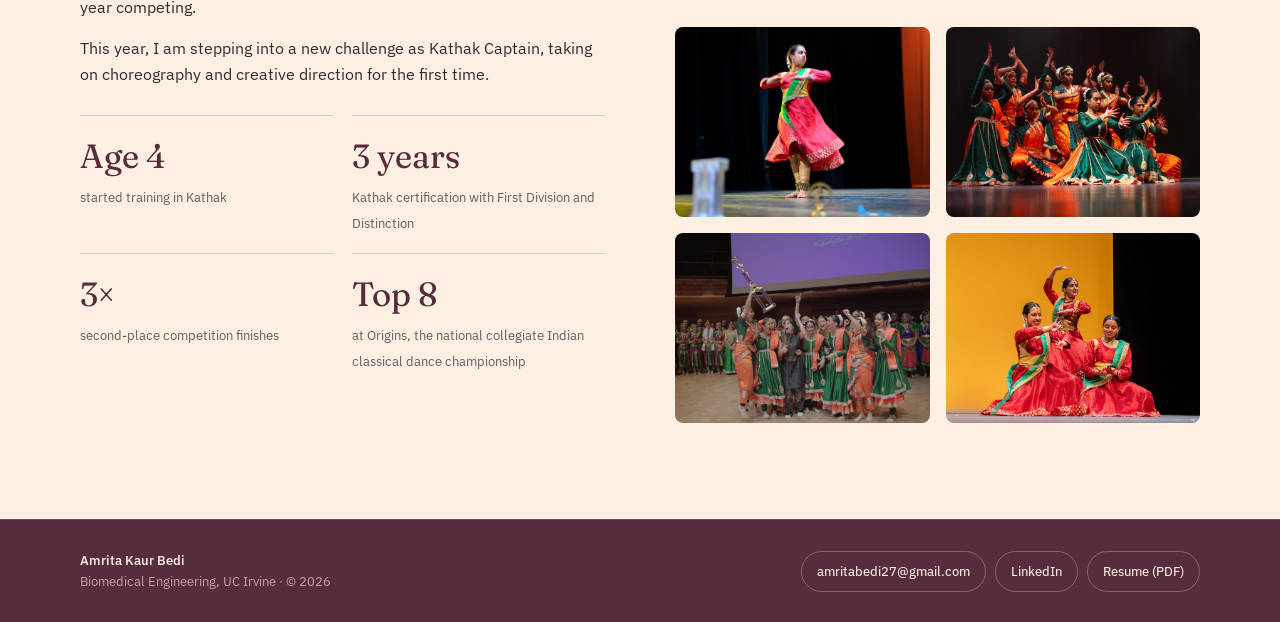
==== commit 51149431: "Update Origins stat caption Co-Authored-By: Claude Sonnet 5 <noreply@anthropic.com> Claude-Session: " ====
--- a/index.html
+++ b/index.html
@@ -250,7 +250,7 @@
           <div><strong>Age 4</strong><span>started training in Kathak</span></div>
           <div><strong>3 years</strong><span>Kathak certification with First Division and Distinction</span></div>
           <div><strong>3&times;</strong><span>second-place competition finishes</span></div>
-          <div><strong>Top 8</strong><span>at Origins: the national Indian classical dance competition</span></div>
+          <div><strong>Top 8</strong><span>at Origins, the national collegiate Indian classical dance championship</span></div>
         </div>
       </div>
       <div>
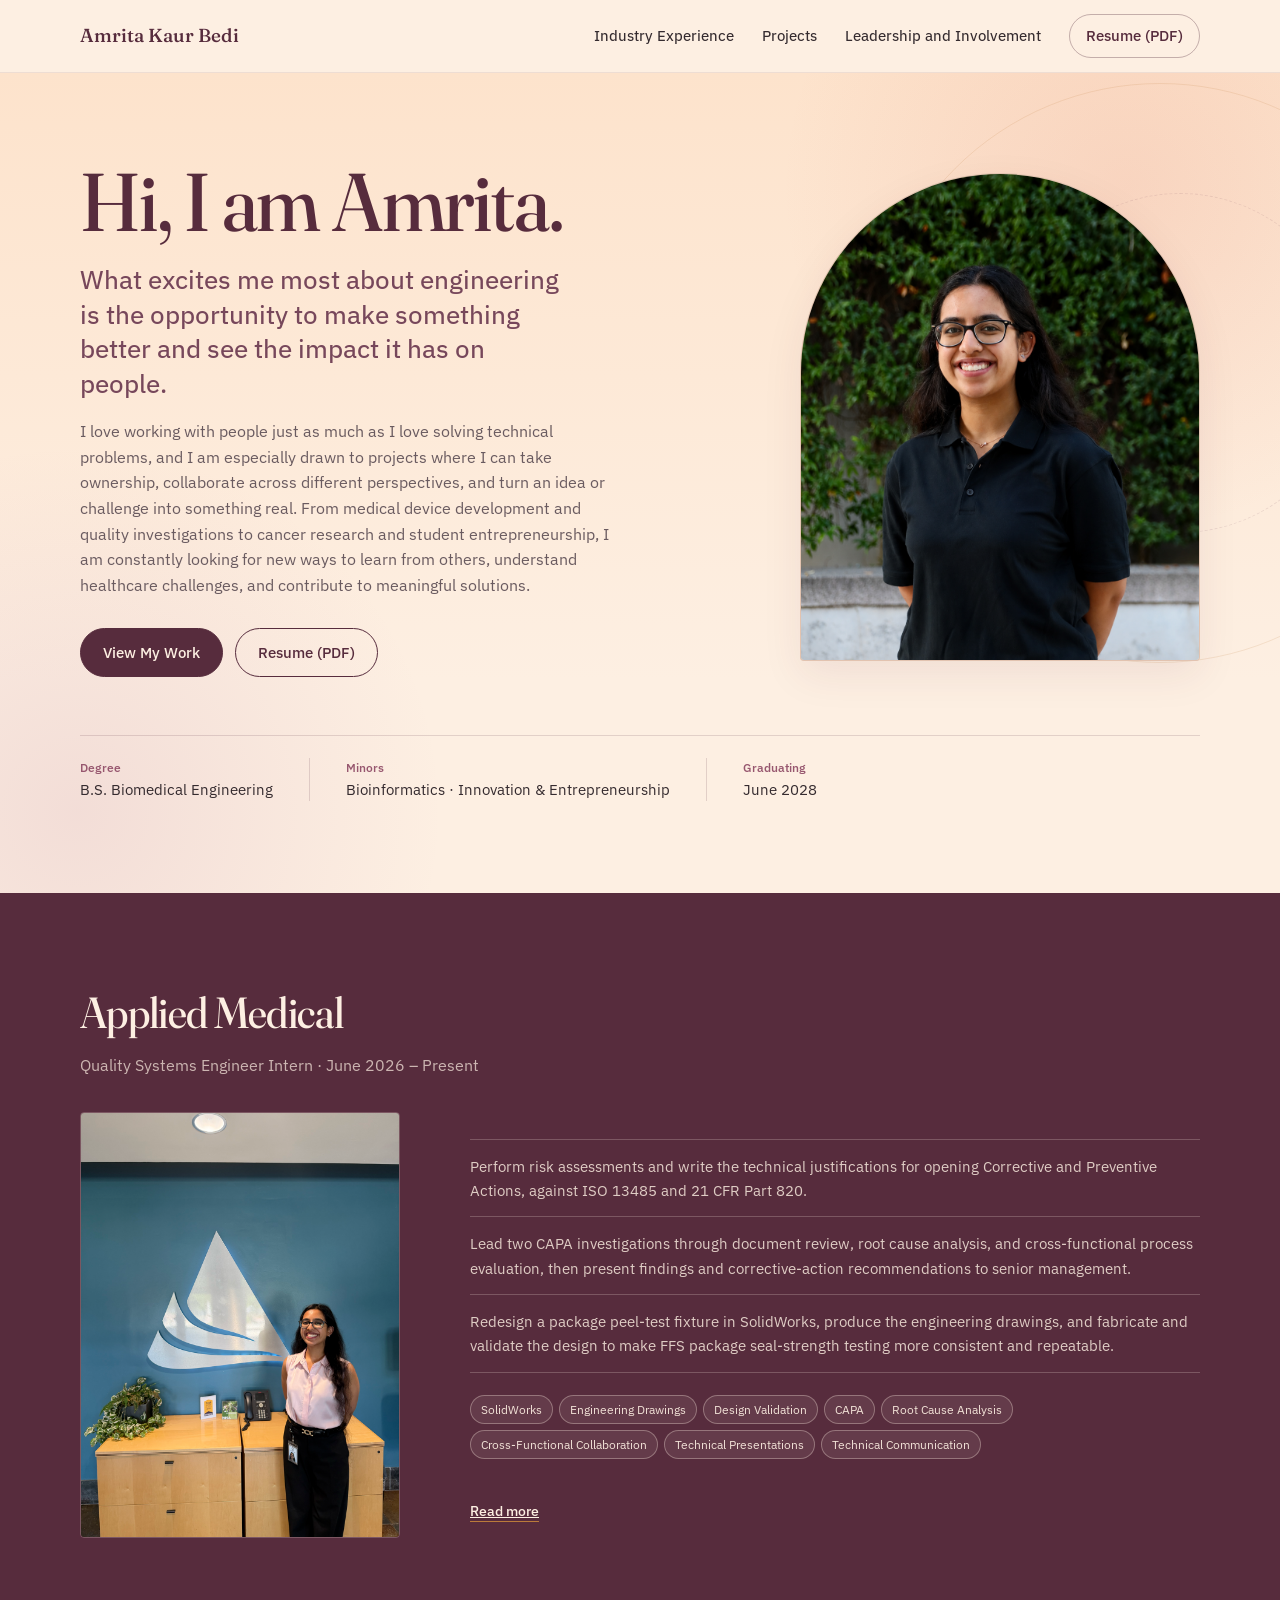
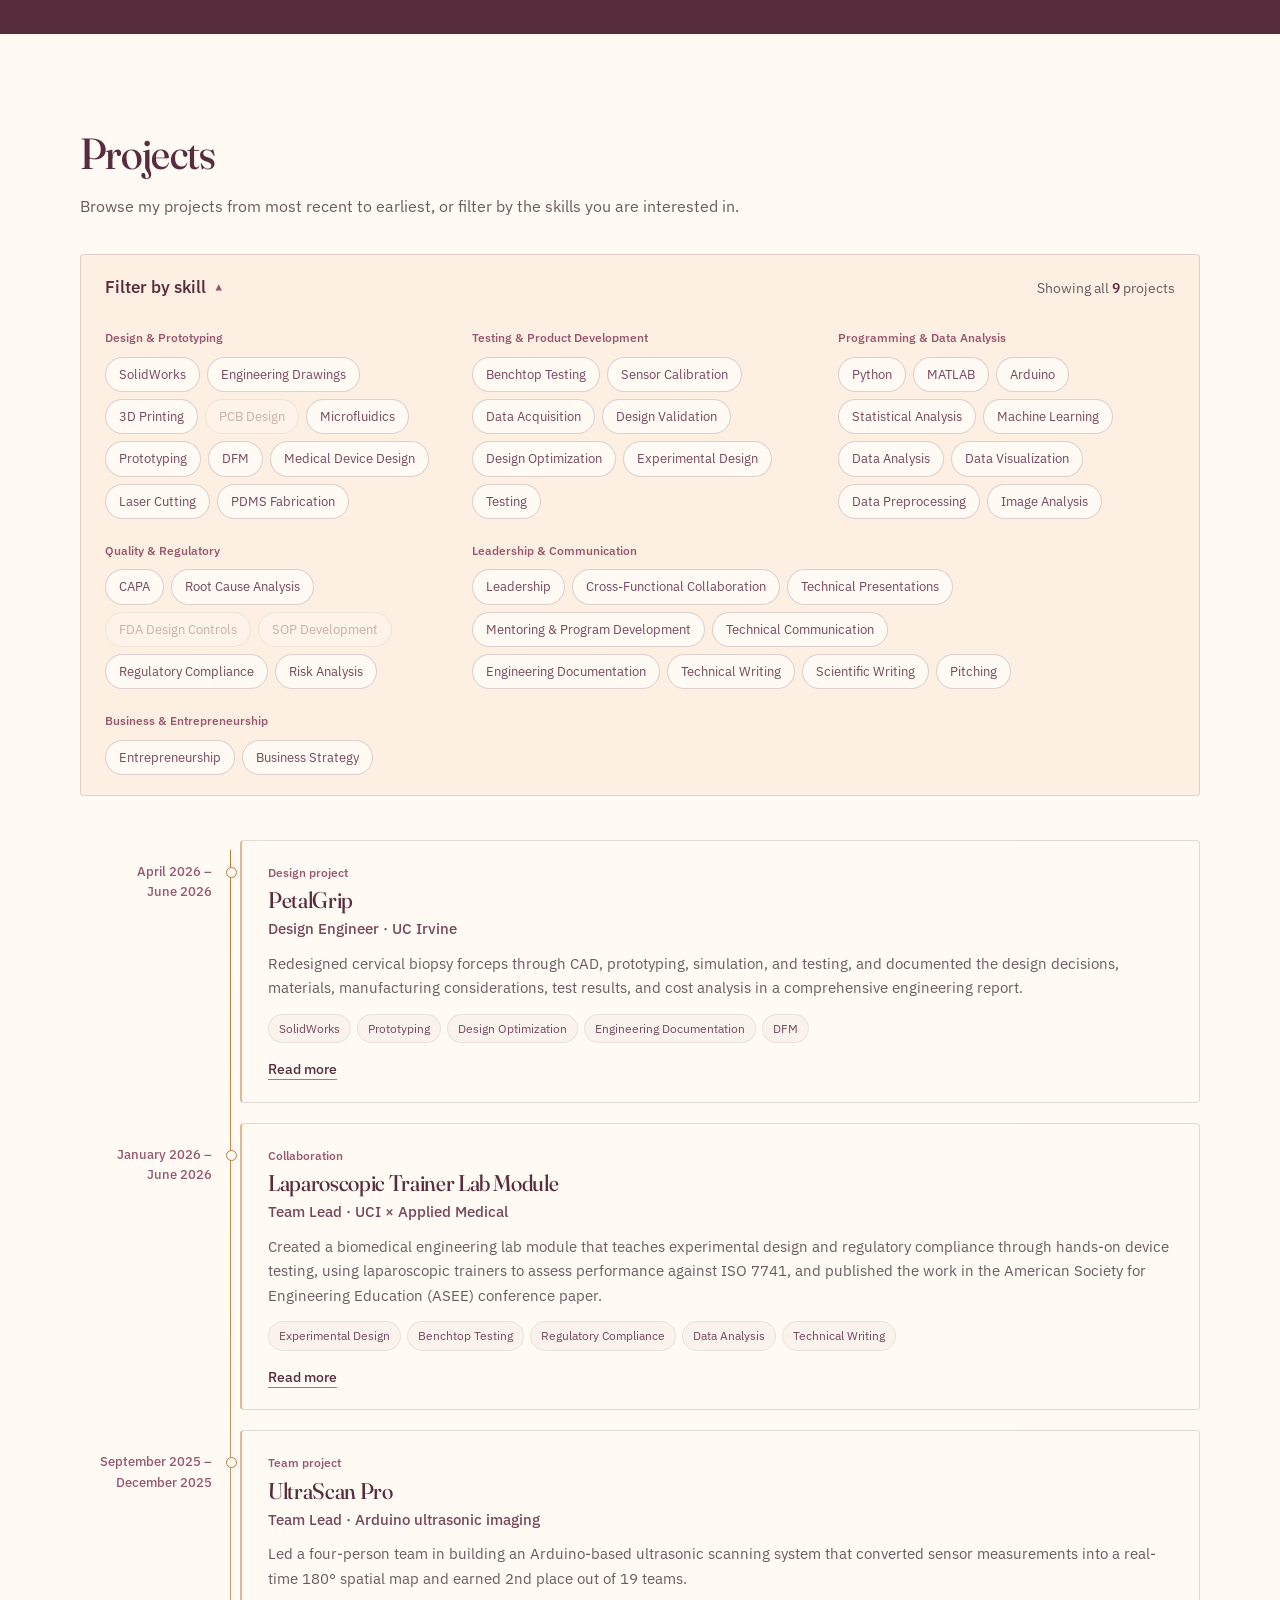
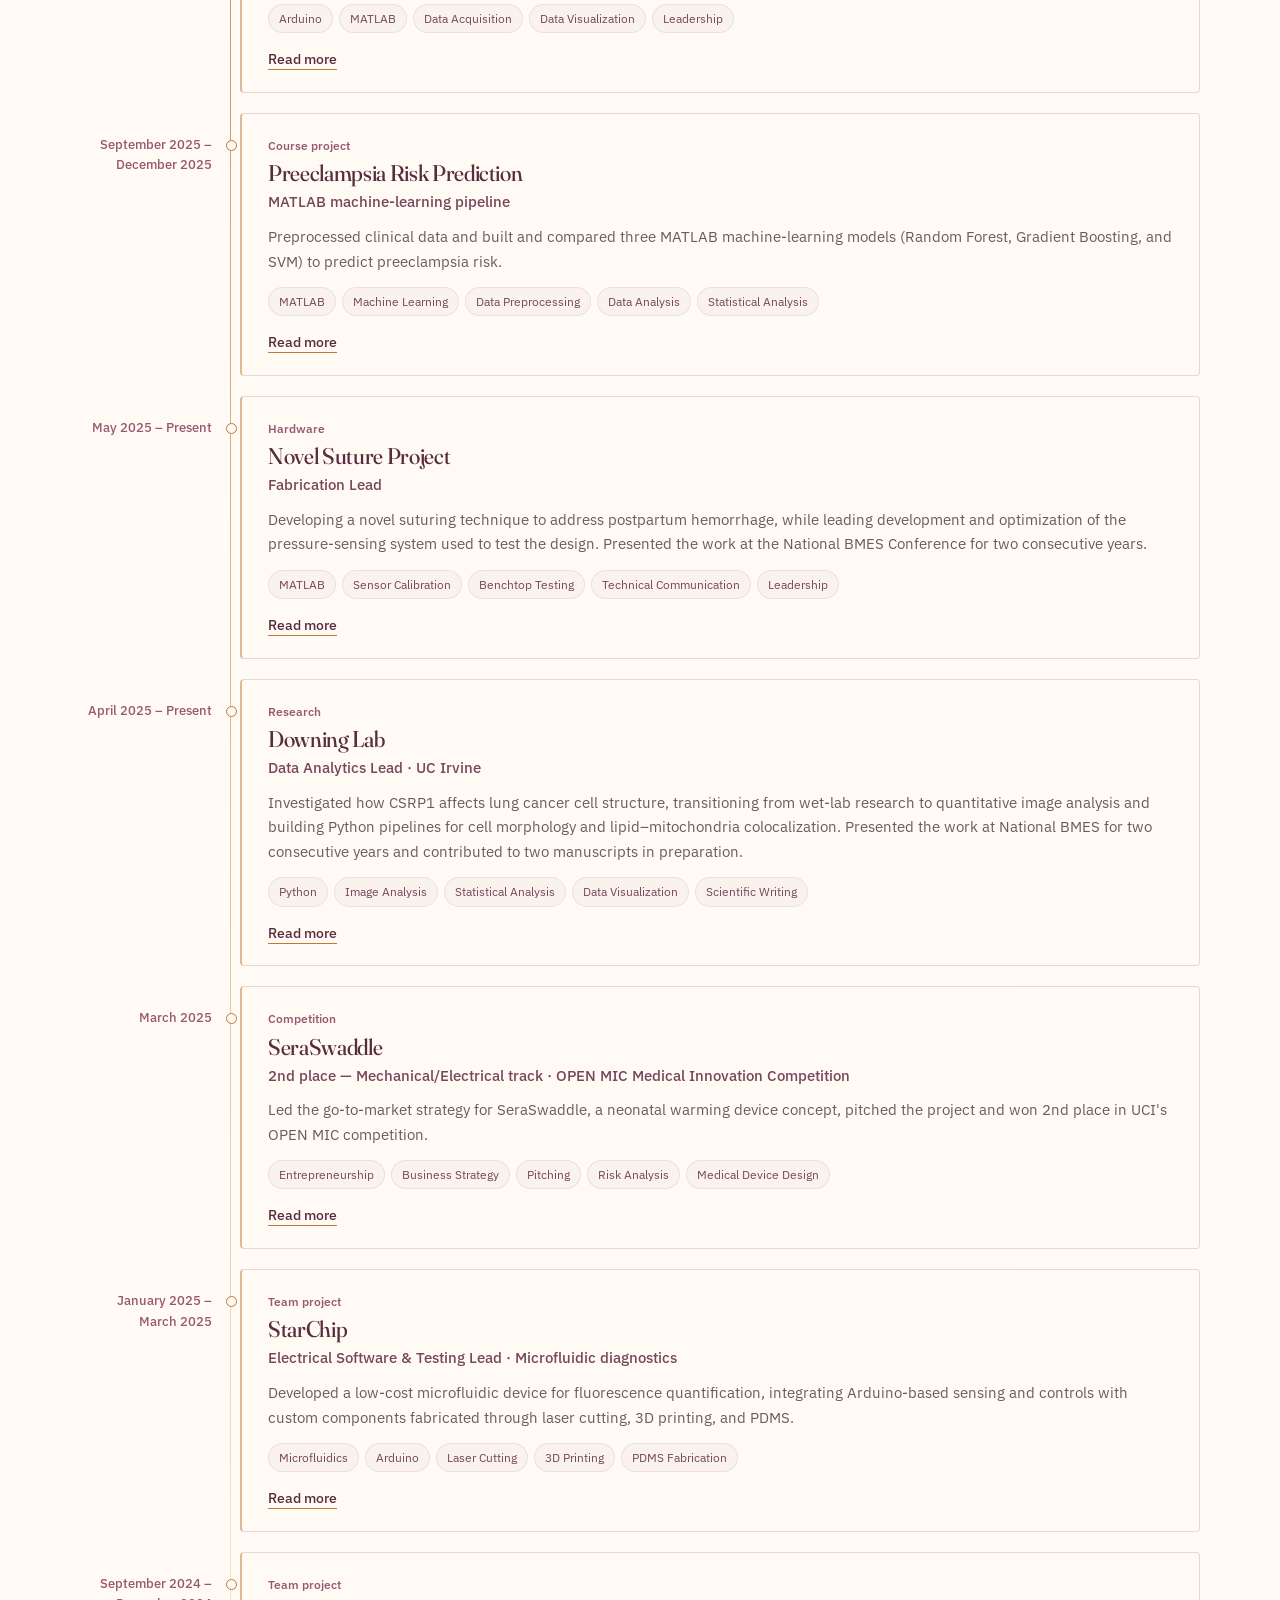
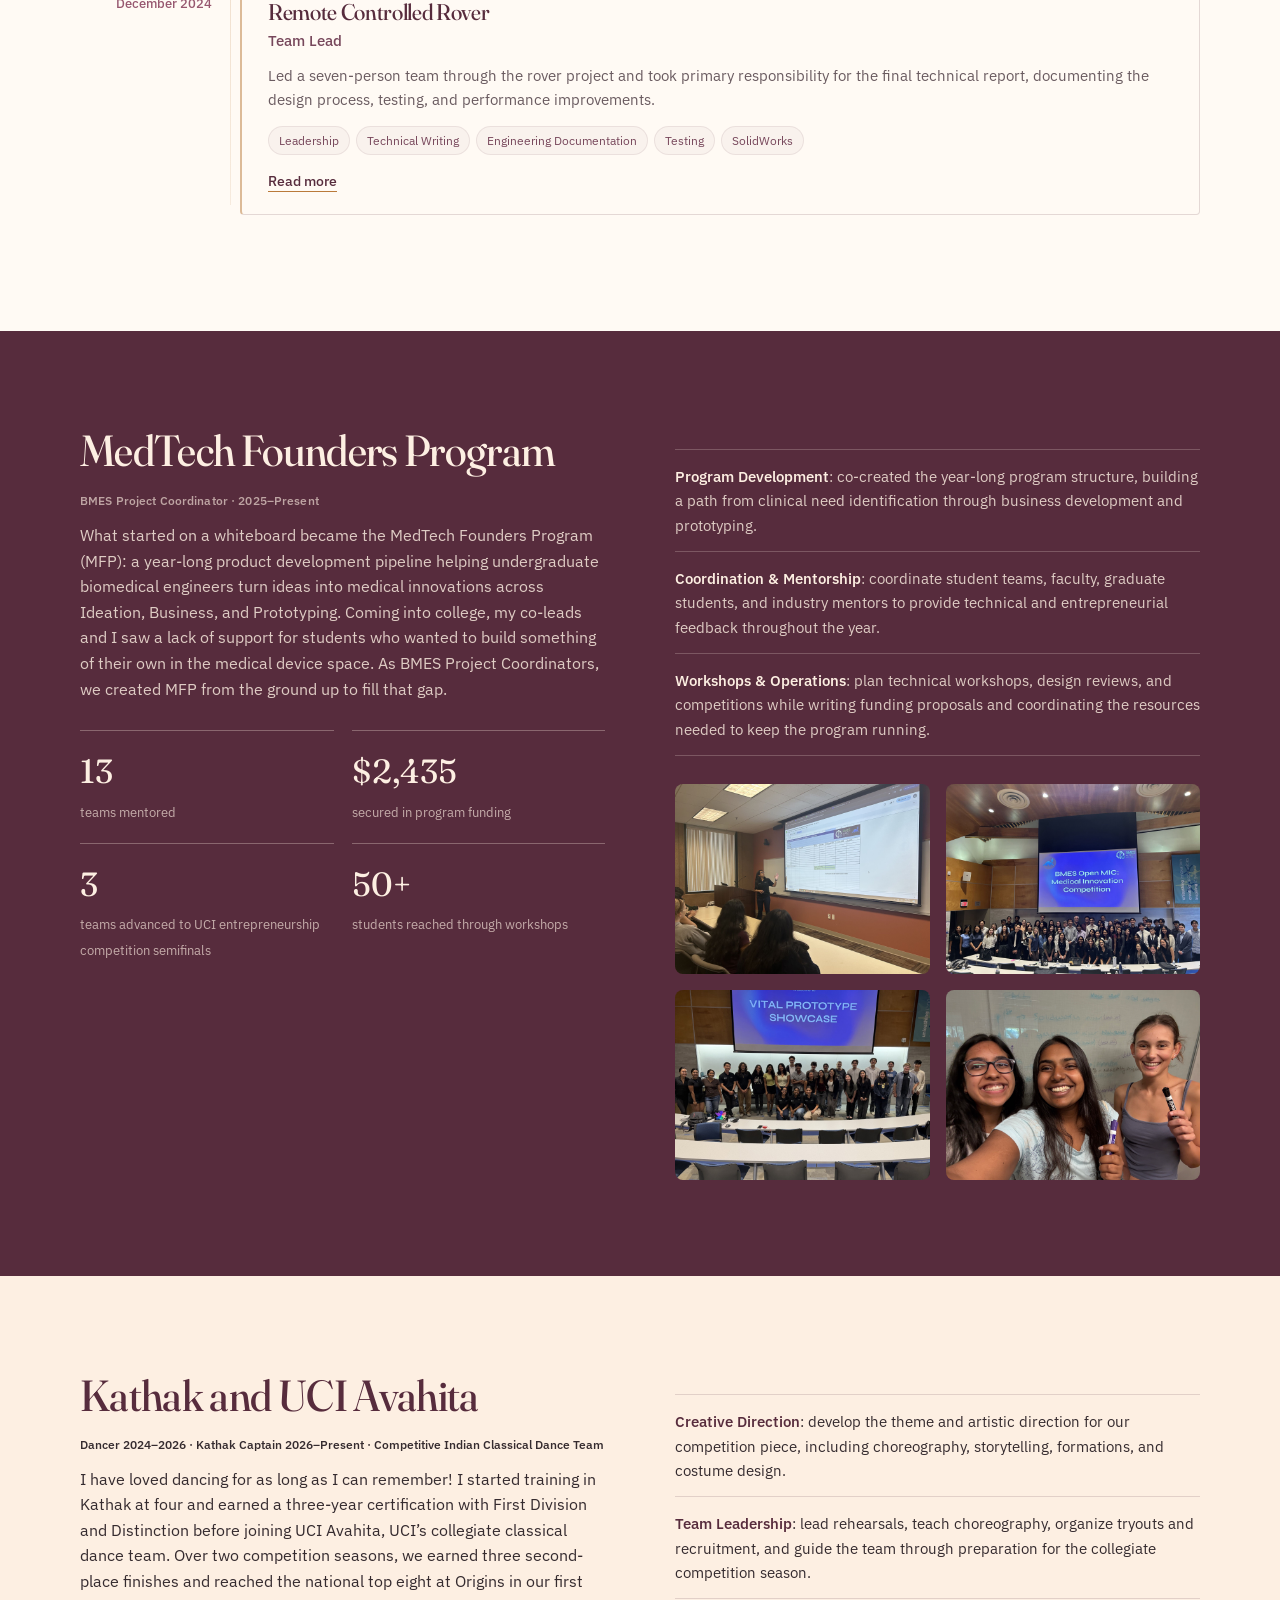
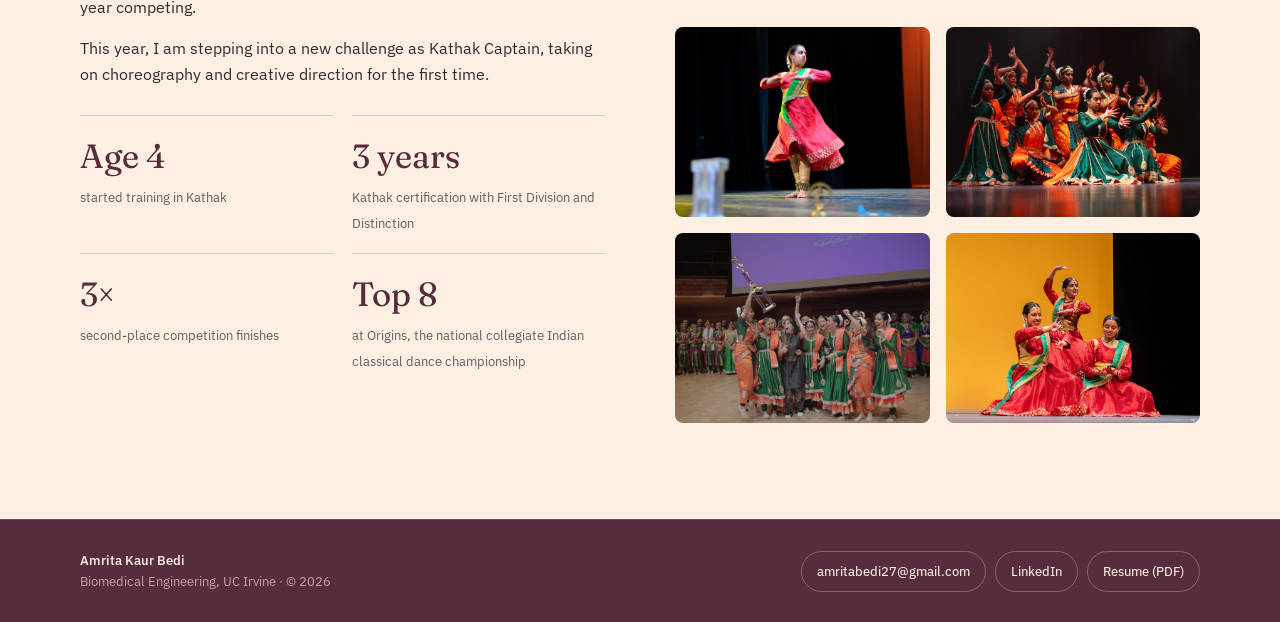
==== commit 76d1fb10: "Add Project Background/Contribution/Result/Learnings structure to case pages Restructures detail-pag" ====
--- a/index.html
+++ b/index.html
@@ -108,7 +108,7 @@
           <a class="entry-card" href="petalgrip.html">
             <p class="entry-kind">Design project</p>
             <h3>PetalGrip</h3>
-            <p class="entry-org">Design Engineer &middot; Cervical biopsy forceps</p>
+            <p class="entry-org">Design Engineer &middot; UC Irvine</p>
             <p>Redesigned cervical biopsy forceps through CAD, prototyping, simulation, and testing, and documented the design decisions, materials, manufacturing considerations, test results, and cost analysis in a comprehensive engineering report.</p>
             <div class="tags"><span class="tag" data-skill="solidworks">SolidWorks</span><span class="tag" data-skill="prototyping">Prototyping</span><span class="tag" data-skill="optimization">Design Optimization</span><span class="tag" data-skill="documentation">Engineering Documentation</span><span class="tag" data-skill="dfm">DFM</span></div>
             <span class="entry-more">Read more</span>
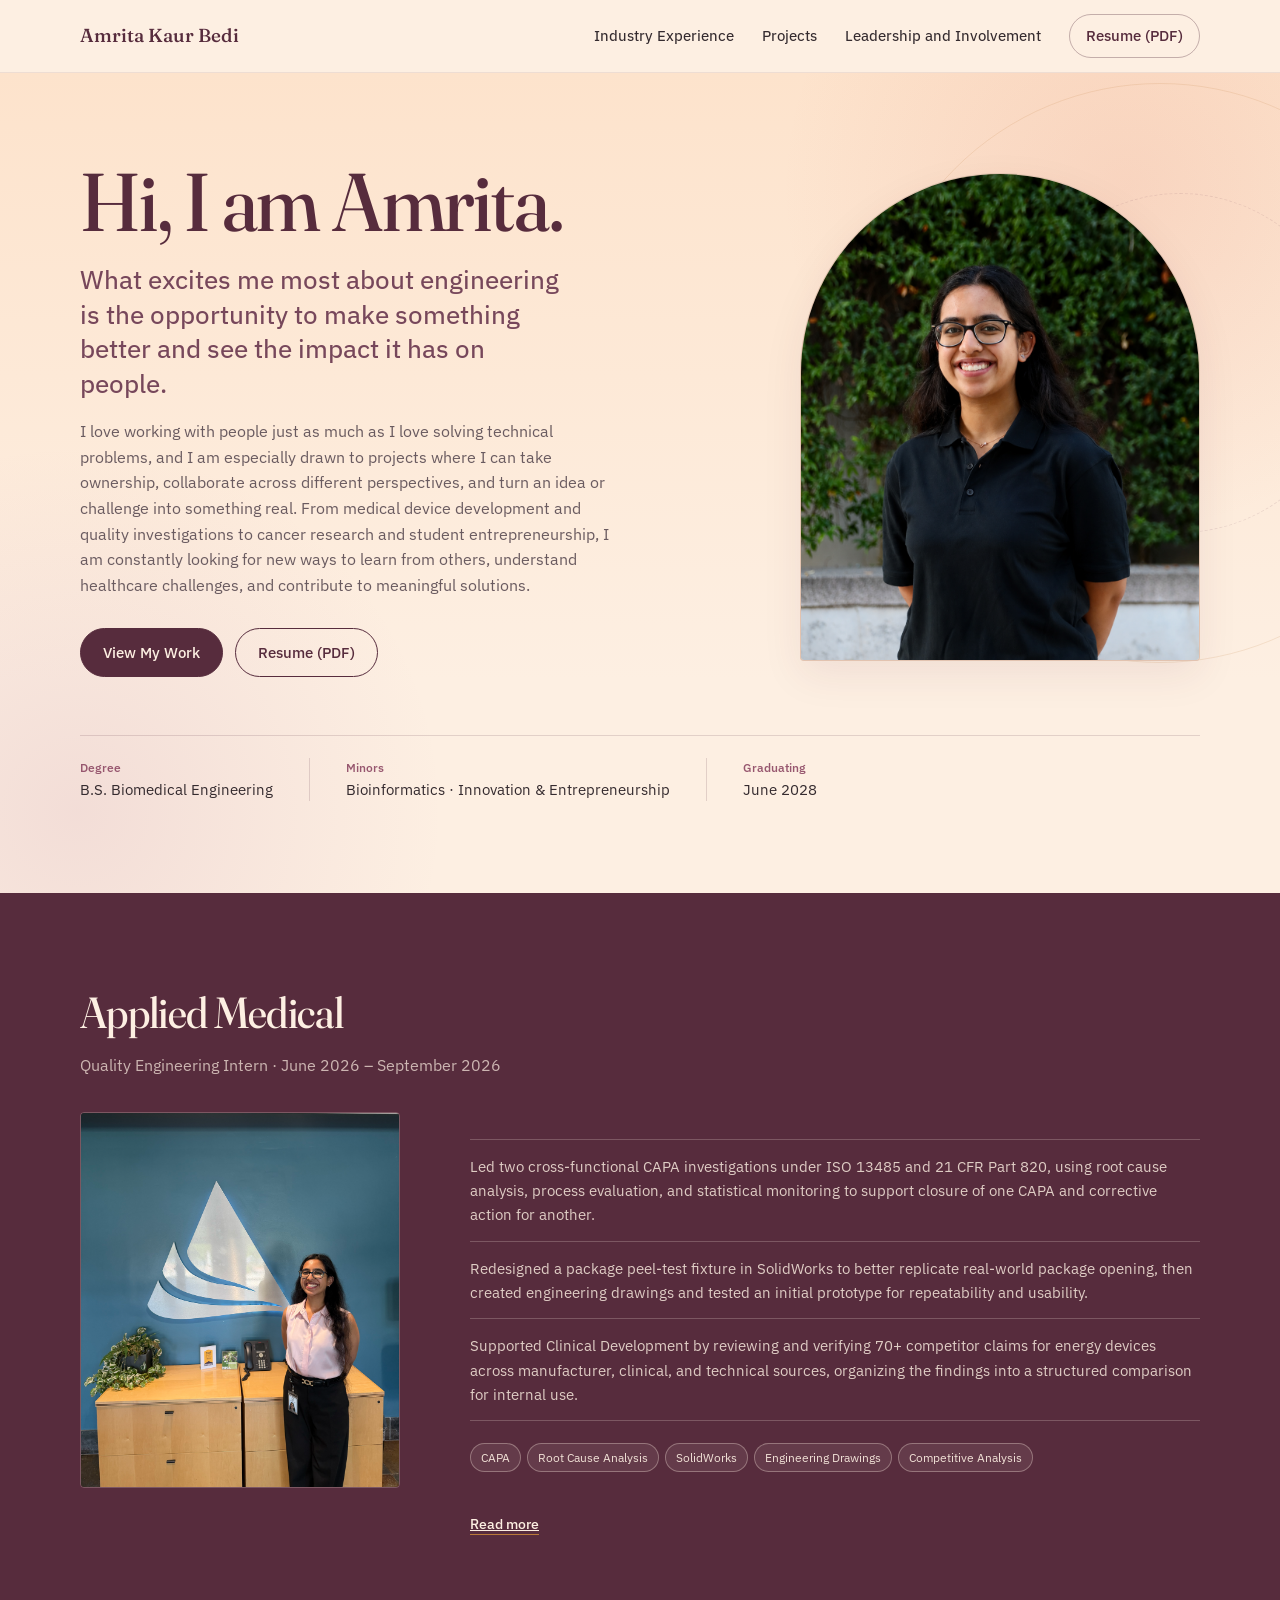
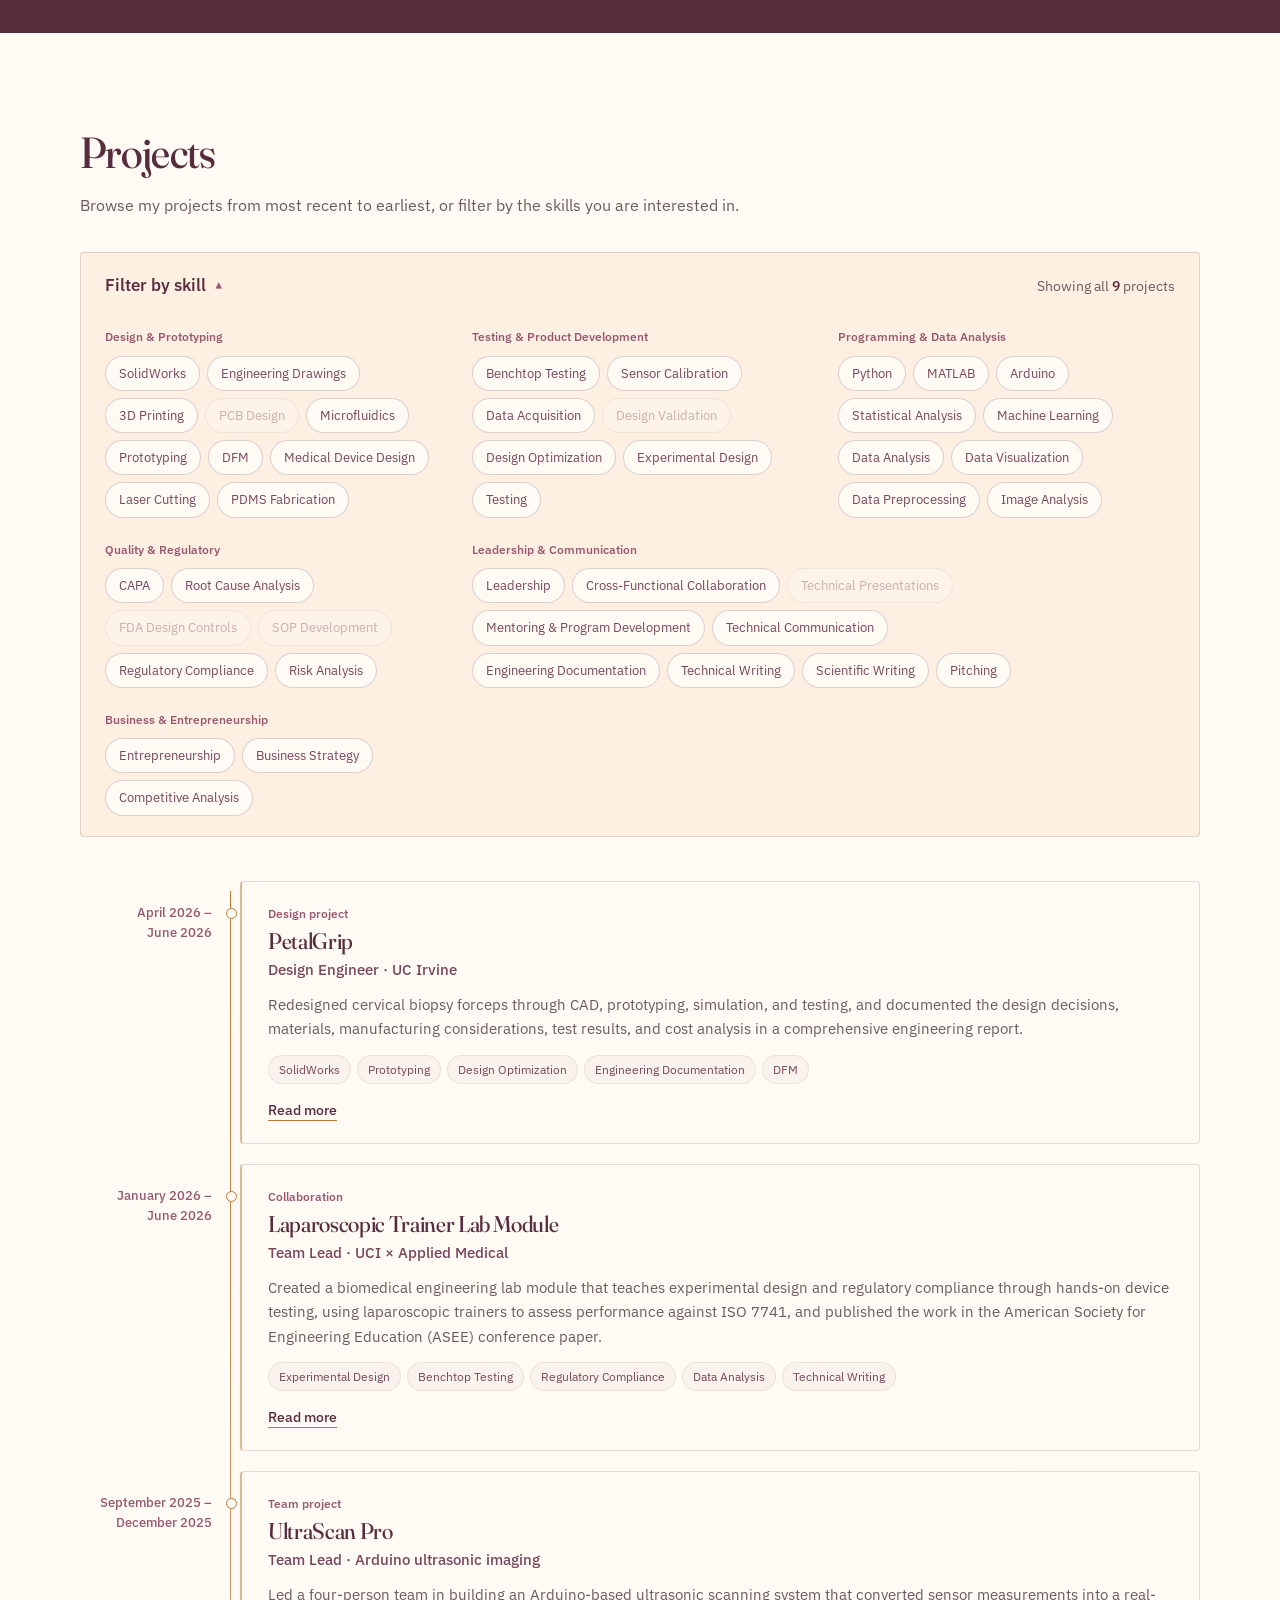
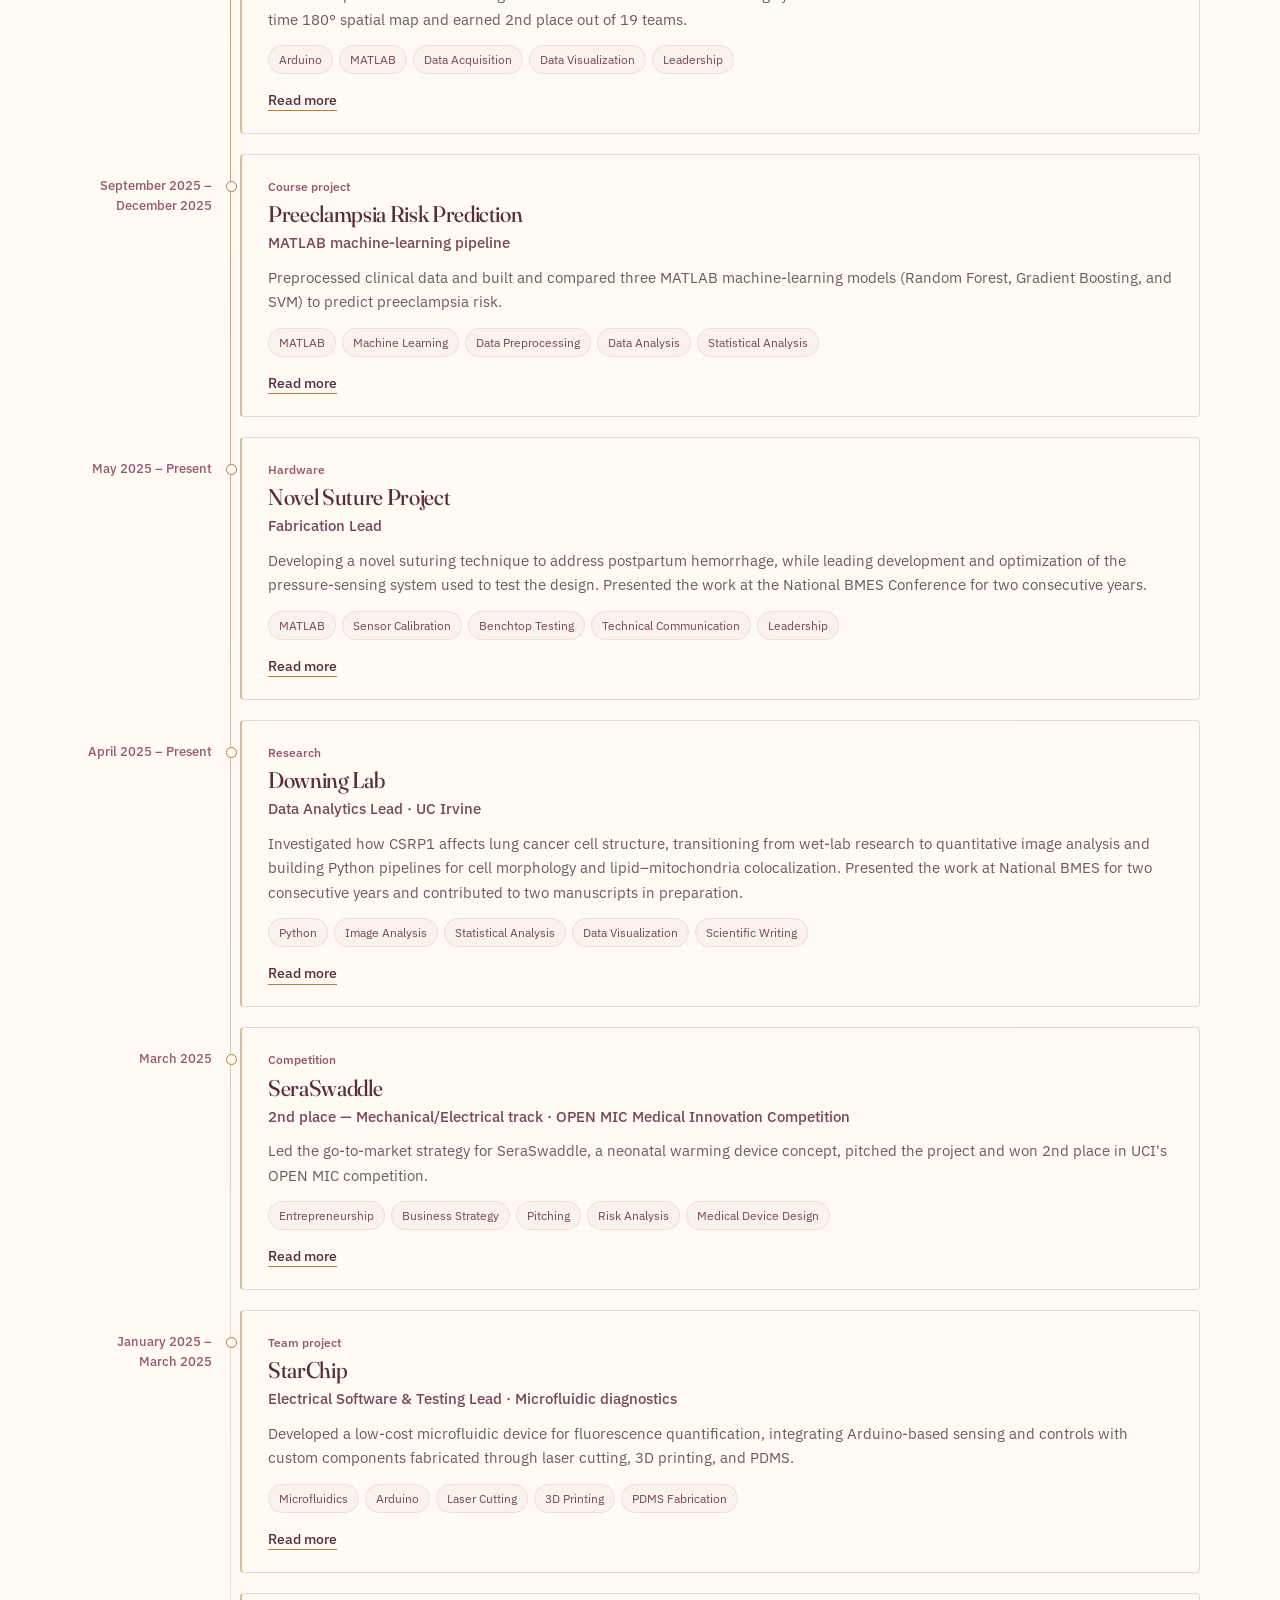
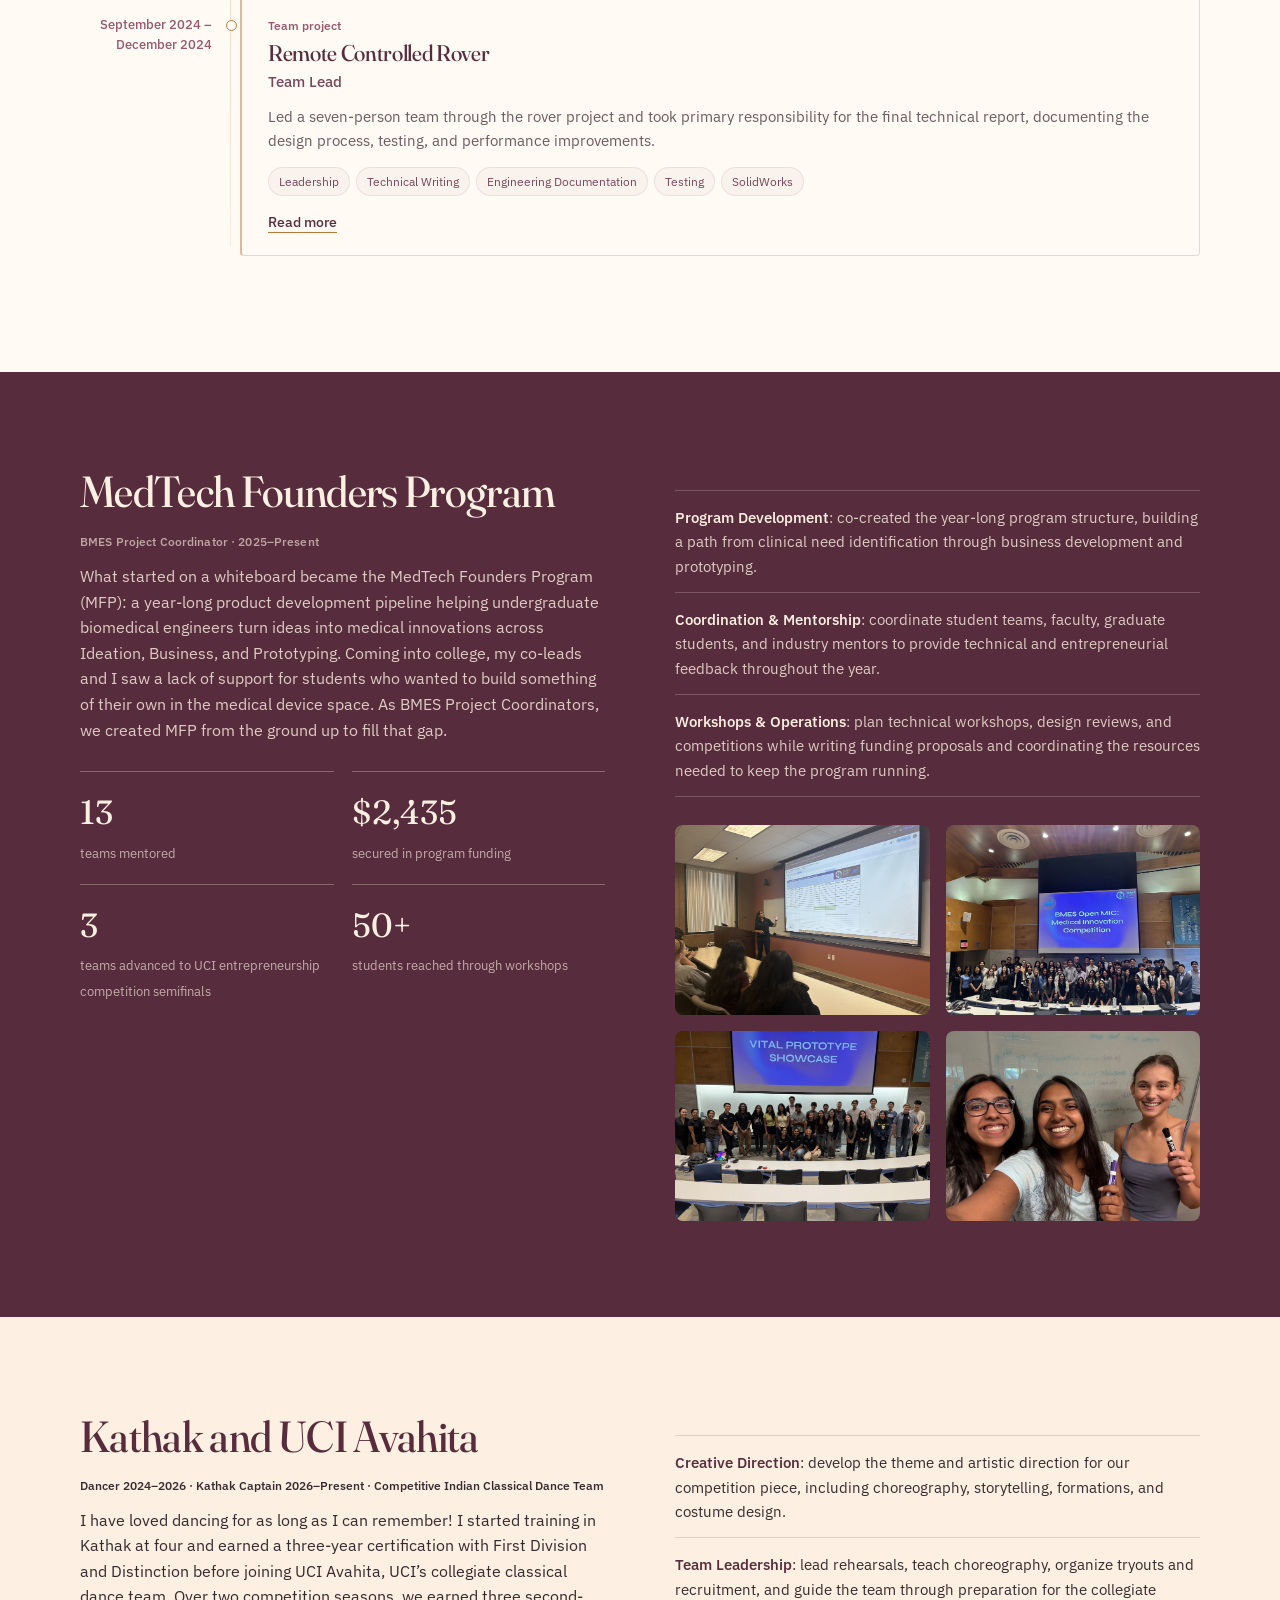
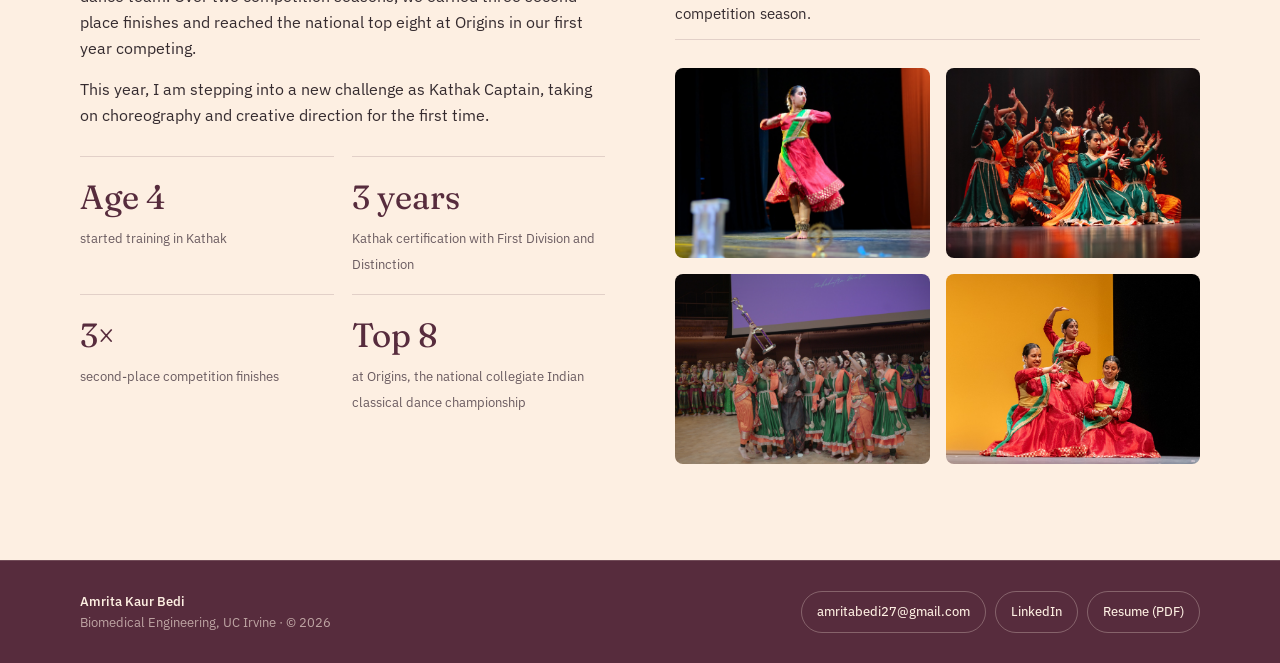
==== commit 3c79f3b9: "Update resume, Applied Medical and Laparoscopic Trainer pages - Replace resume PDF - Laparoscopic Tr" ====
--- a/index.html
+++ b/index.html
@@ -60,17 +60,17 @@
     <div class="work-head">
       <div>
         <h2>Applied Medical</h2>
-        <p>Quality Systems Engineer Intern &middot; June 2026 – Present</p>
+        <p>Quality Engineering Intern &middot; June 2026 – September 2026</p>
       </div>
     </div>
     
     <div class="lead-grid industry-grid">
       <div class="industry-photo">
-        <img src="assets/applied-medical-amrita.png" alt="Amrita at the Applied Medical office" width="1050" height="1400" />
+        <img src="assets/applied-medical-amrita.png" alt="Amrita at the Applied Medical office" width="1050" height="1235" />
       </div>
       <div class="lead-copy">
-        <ul class="lead-list"><li>Perform risk assessments and write the technical justifications for opening Corrective and Preventive Actions, against ISO 13485 and 21 CFR Part 820.</li><li>Lead two CAPA investigations through document review, root cause analysis, and cross-functional process evaluation, then present findings and corrective-action recommendations to senior management.</li><li>Redesign a package peel-test fixture in SolidWorks, produce the engineering drawings, and fabricate and validate the design to make FFS package seal-strength testing more consistent and repeatable.</li></ul>
-        <div class="tags"><span class="tag">SolidWorks</span><span class="tag">Engineering Drawings</span><span class="tag">Design Validation</span><span class="tag">CAPA</span><span class="tag">Root Cause Analysis</span><span class="tag">Cross-Functional Collaboration</span><span class="tag">Technical Presentations</span><span class="tag">Technical Communication</span></div>
+        <ul class="lead-list"><li>Led two cross-functional CAPA investigations under ISO 13485 and 21 CFR Part 820, using root cause analysis, process evaluation, and statistical monitoring to support closure of one CAPA and corrective action for another.</li><li>Redesigned a package peel-test fixture in SolidWorks to better replicate real-world package opening, then created engineering drawings and tested an initial prototype for repeatability and usability.</li><li>Supported Clinical Development by reviewing and verifying 70+ competitor claims for energy devices across manufacturer, clinical, and technical sources, organizing the findings into a structured comparison for internal use.</li></ul>
+        <div class="tags"><span class="tag">CAPA</span><span class="tag">Root Cause Analysis</span><span class="tag">SolidWorks</span><span class="tag">Engineering Drawings</span><span class="tag">Competitive Analysis</span></div>
         <a class="entry-more" href="applied-medical.html">Read more</a>
       </div>
     </div>
@@ -93,11 +93,11 @@
       </summary>
       <div class="filter-groups">
         <div class="filter-group"><p>Design &amp; Prototyping</p><div class="chips"><button class="chip" type="button" aria-pressed="false" data-skill="solidworks">SolidWorks</button><button class="chip" type="button" aria-pressed="false" data-skill="drawings" data-goto="applied-medical.html">Engineering Drawings</button><button class="chip" type="button" aria-pressed="false" data-skill="printing">3D Printing</button><button class="chip" type="button" aria-pressed="false" data-skill="pcb">PCB Design</button><button class="chip" type="button" aria-pressed="false" data-skill="microfluidics">Microfluidics</button><button class="chip" type="button" aria-pressed="false" data-skill="prototyping">Prototyping</button><button class="chip" type="button" aria-pressed="false" data-skill="dfm">DFM</button><button class="chip" type="button" aria-pressed="false" data-skill="meddevice">Medical Device Design</button><button class="chip" type="button" aria-pressed="false" data-skill="lasercutting">Laser Cutting</button><button class="chip" type="button" aria-pressed="false" data-skill="pdms">PDMS Fabrication</button></div></div>
-        <div class="filter-group"><p>Testing &amp; Product Development</p><div class="chips"><button class="chip" type="button" aria-pressed="false" data-skill="benchtop">Benchtop Testing</button><button class="chip" type="button" aria-pressed="false" data-skill="calibration">Sensor Calibration</button><button class="chip" type="button" aria-pressed="false" data-skill="daq">Data Acquisition</button><button class="chip" type="button" aria-pressed="false" data-skill="validation" data-goto="applied-medical.html">Design Validation</button><button class="chip" type="button" aria-pressed="false" data-skill="optimization">Design Optimization</button><button class="chip" type="button" aria-pressed="false" data-skill="expdesign">Experimental Design</button><button class="chip" type="button" aria-pressed="false" data-skill="testing">Testing</button></div></div>
+        <div class="filter-group"><p>Testing &amp; Product Development</p><div class="chips"><button class="chip" type="button" aria-pressed="false" data-skill="benchtop">Benchtop Testing</button><button class="chip" type="button" aria-pressed="false" data-skill="calibration">Sensor Calibration</button><button class="chip" type="button" aria-pressed="false" data-skill="daq">Data Acquisition</button><button class="chip" type="button" aria-pressed="false" data-skill="validation">Design Validation</button><button class="chip" type="button" aria-pressed="false" data-skill="optimization">Design Optimization</button><button class="chip" type="button" aria-pressed="false" data-skill="expdesign">Experimental Design</button><button class="chip" type="button" aria-pressed="false" data-skill="testing">Testing</button></div></div>
         <div class="filter-group"><p>Programming &amp; Data Analysis</p><div class="chips"><button class="chip" type="button" aria-pressed="false" data-skill="python">Python</button><button class="chip" type="button" aria-pressed="false" data-skill="matlab">MATLAB</button><button class="chip" type="button" aria-pressed="false" data-skill="arduino">Arduino</button><button class="chip" type="button" aria-pressed="false" data-skill="stats">Statistical Analysis</button><button class="chip" type="button" aria-pressed="false" data-skill="ml">Machine Learning</button><button class="chip" type="button" aria-pressed="false" data-skill="dataanalysis">Data Analysis</button><button class="chip" type="button" aria-pressed="false" data-skill="dataviz">Data Visualization</button><button class="chip" type="button" aria-pressed="false" data-skill="datapreprocessing">Data Preprocessing</button><button class="chip" type="button" aria-pressed="false" data-skill="imageanalysis">Image Analysis</button></div></div>
         <div class="filter-group"><p>Quality &amp; Regulatory</p><div class="chips"><button class="chip" type="button" aria-pressed="false" data-skill="capa" data-goto="applied-medical.html">CAPA</button><button class="chip" type="button" aria-pressed="false" data-skill="rca" data-goto="applied-medical.html">Root Cause Analysis</button><button class="chip" type="button" aria-pressed="false" data-skill="controls">FDA Design Controls</button><button class="chip" type="button" aria-pressed="false" data-skill="sop">SOP Development</button><button class="chip" type="button" aria-pressed="false" data-skill="regcompliance">Regulatory Compliance</button><button class="chip" type="button" aria-pressed="false" data-skill="riskanalysis">Risk Analysis</button></div></div>
-        <div class="filter-group filter-group--wide"><p>Leadership &amp; Communication</p><div class="chips"><button class="chip" type="button" aria-pressed="false" data-skill="leadership">Leadership</button><button class="chip" type="button" aria-pressed="false" data-skill="xfn" data-goto="applied-medical.html">Cross-Functional Collaboration</button><button class="chip" type="button" aria-pressed="false" data-skill="presenting" data-goto="applied-medical.html">Technical Presentations</button><button class="chip" type="button" aria-pressed="false" data-skill="mentoring" data-goto="#leadership">Mentoring &amp; Program Development</button><button class="chip" type="button" aria-pressed="false" data-skill="techcomm">Technical Communication</button><button class="chip" type="button" aria-pressed="false" data-skill="documentation">Engineering Documentation</button><button class="chip" type="button" aria-pressed="false" data-skill="techwriting">Technical Writing</button><button class="chip" type="button" aria-pressed="false" data-skill="scientificwriting">Scientific Writing</button><button class="chip" type="button" aria-pressed="false" data-skill="pitching">Pitching</button></div></div>
-        <div class="filter-group"><p>Business &amp; Entrepreneurship</p><div class="chips"><button class="chip" type="button" aria-pressed="false" data-skill="entrepreneurship">Entrepreneurship</button><button class="chip" type="button" aria-pressed="false" data-skill="bizstrategy">Business Strategy</button></div></div>
+        <div class="filter-group filter-group--wide"><p>Leadership &amp; Communication</p><div class="chips"><button class="chip" type="button" aria-pressed="false" data-skill="leadership">Leadership</button><button class="chip" type="button" aria-pressed="false" data-skill="xfn" data-goto="#leadership">Cross-Functional Collaboration</button><button class="chip" type="button" aria-pressed="false" data-skill="presenting">Technical Presentations</button><button class="chip" type="button" aria-pressed="false" data-skill="mentoring" data-goto="#leadership">Mentoring &amp; Program Development</button><button class="chip" type="button" aria-pressed="false" data-skill="techcomm">Technical Communication</button><button class="chip" type="button" aria-pressed="false" data-skill="documentation">Engineering Documentation</button><button class="chip" type="button" aria-pressed="false" data-skill="techwriting">Technical Writing</button><button class="chip" type="button" aria-pressed="false" data-skill="scientificwriting">Scientific Writing</button><button class="chip" type="button" aria-pressed="false" data-skill="pitching">Pitching</button></div></div>
+        <div class="filter-group"><p>Business &amp; Entrepreneurship</p><div class="chips"><button class="chip" type="button" aria-pressed="false" data-skill="entrepreneurship">Entrepreneurship</button><button class="chip" type="button" aria-pressed="false" data-skill="bizstrategy">Business Strategy</button><button class="chip" type="button" aria-pressed="false" data-skill="competitive" data-goto="applied-medical.html">Competitive Analysis</button></div></div>
         
       </div>
     </details>
--- a/styles.css
+++ b/styles.css
@@ -324,11 +324,21 @@
 .back-link { display: inline-block; margin-bottom: 26px; color: var(--plum2); font-size: .9rem; text-decoration: none; }
 .back-link:hover { color: var(--plum); }
 .case-hero h1 { max-width: 20ch; font-size: clamp(2.3rem, 4.4vw, 3.6rem); }
-.case-meta { display: flex; flex-wrap: wrap; gap: 0 28px; margin-bottom: 22px; }
+.case-hero-top { display: flex; align-items: center; justify-content: space-between; gap: 28px; }
+.case-hero-text { flex: 1; }
+.case-meta { display: flex; flex-wrap: wrap; gap: 0 28px; margin: 0; }
 .case-meta div { padding-right: 28px; border-right: 1px solid var(--line); }
 .case-meta div:last-child { border-right: 0; padding-right: 0; }
 .case-meta dt { color: var(--rose); font-size: .76rem; font-weight: 550; }
 .case-meta dd { margin: 2px 0 0; font-size: .93rem; }
+.case-hero-image { margin: 0; flex: none; }
+.case-hero-image img { display: block; width: 360px; height: 360px; object-fit: contain; }
+.case-aside-image { margin: 20px 0 0; }
+.case-aside-image img { display: block; width: 100%; border-radius: var(--r-card); }
+@media (max-width: 720px) {
+  .case-hero-top { flex-direction: column; align-items: flex-start; }
+  .case-hero-image img { width: 220px; height: 220px; }
+}
 
 .case-body { background: var(--white); padding: 64px 0 84px; }
 .case-grid { display: grid; grid-template-columns: 1.5fr .8fr; gap: 70px; align-items: start; }
@@ -339,14 +349,28 @@
 .did { margin: 0; padding: 0; list-style: none; }
 .did li { position: relative; margin-bottom: 15px; padding-left: 26px; color: var(--ink); }
 .did li::before { position: absolute; top: .62em; left: 0; width: 11px; height: 1px; background: var(--coral); content: ""; }
-.case-aside { position: sticky; top: 100px; border: 1px solid var(--line); border-radius: var(--r-card); background: var(--cream); padding: 24px; }
+.case-aside { border: 1px solid var(--line); border-radius: var(--r-card); background: var(--cream); padding: 20px 24px; }
 .case-aside h3 { font-family: var(--body); font-size: .95rem; font-weight: 550; letter-spacing: 0; }
-.case-aside .tags { margin-bottom: 22px; }
-.case-ask { border-top: 1px solid var(--line); padding-top: 18px; color: var(--muted); font-size: .9rem; margin-bottom: 0; }
-
-.case-next { border-top: 1px solid var(--line); background: var(--cream); padding: 44px 0; }
+.case-aside .tags { margin-bottom: 0; }
+
+.resource-grid { display: grid; grid-template-columns: repeat(3, 1fr); gap: 20px; }
+.resource-card { display: block; border: 1px solid var(--line); border-radius: var(--r-card); overflow: hidden; background: var(--white); text-decoration: none; color: var(--ink); transition: .16s; }
+.resource-card:hover { border-color: var(--plum); box-shadow: var(--lift); }
+.resource-card img { display: block; width: 100%; aspect-ratio: 4/3; object-fit: cover; background: var(--cream); }
+.resource-title { margin: 0; padding: 14px 16px; font-size: .92rem; font-weight: 550; color: var(--ink); }
+.resource-links { display: flex; gap: 14px; padding: 0 16px 16px; }
+.resource-links a { color: var(--plum); font-size: .85rem; font-weight: 500; text-decoration: none; box-shadow: inset 0 -1px 0 var(--gold); }
+.resource-links a:hover { box-shadow: inset 0 -2px 0 var(--coral); }
+.publication-card {
+  display: flex; flex-wrap: wrap; align-items: center; justify-content: space-between; gap: 18px;
+  border: 1px solid var(--line); border-radius: var(--r-card); background: var(--cream);
+  padding: 26px 28px;
+}
+.publication-title { margin: 0; font-size: 1.05rem; font-weight: 550; color: var(--plum); }
+@media (max-width: 720px) { .resource-grid { grid-template-columns: 1fr; } }
+
+.case-next { background: var(--white); padding: 0 0 64px; }
 .case-next-inner { display: flex; flex-wrap: wrap; align-items: center; justify-content: space-between; gap: 20px; }
-.case-next p { margin: 0; color: var(--muted); }
 
 /* --- accessibility ---------------------------------------- */
 a:focus-visible, button:focus-visible { outline: 3px solid rgba(217, 99, 79, .6); outline-offset: 3px; border-radius: 2px; }
@@ -359,7 +383,6 @@
   .hero-grid { gap: 52px; }
   .hero-visual { width: min(72vw, 380px); justify-self: center; }
   .lead-grid { gap: 44px; }
-  .case-aside { position: static; }
   .filter-groups { grid-template-columns: repeat(2, 1fr); }
   .filter-group--wide { grid-column: auto; }
 }
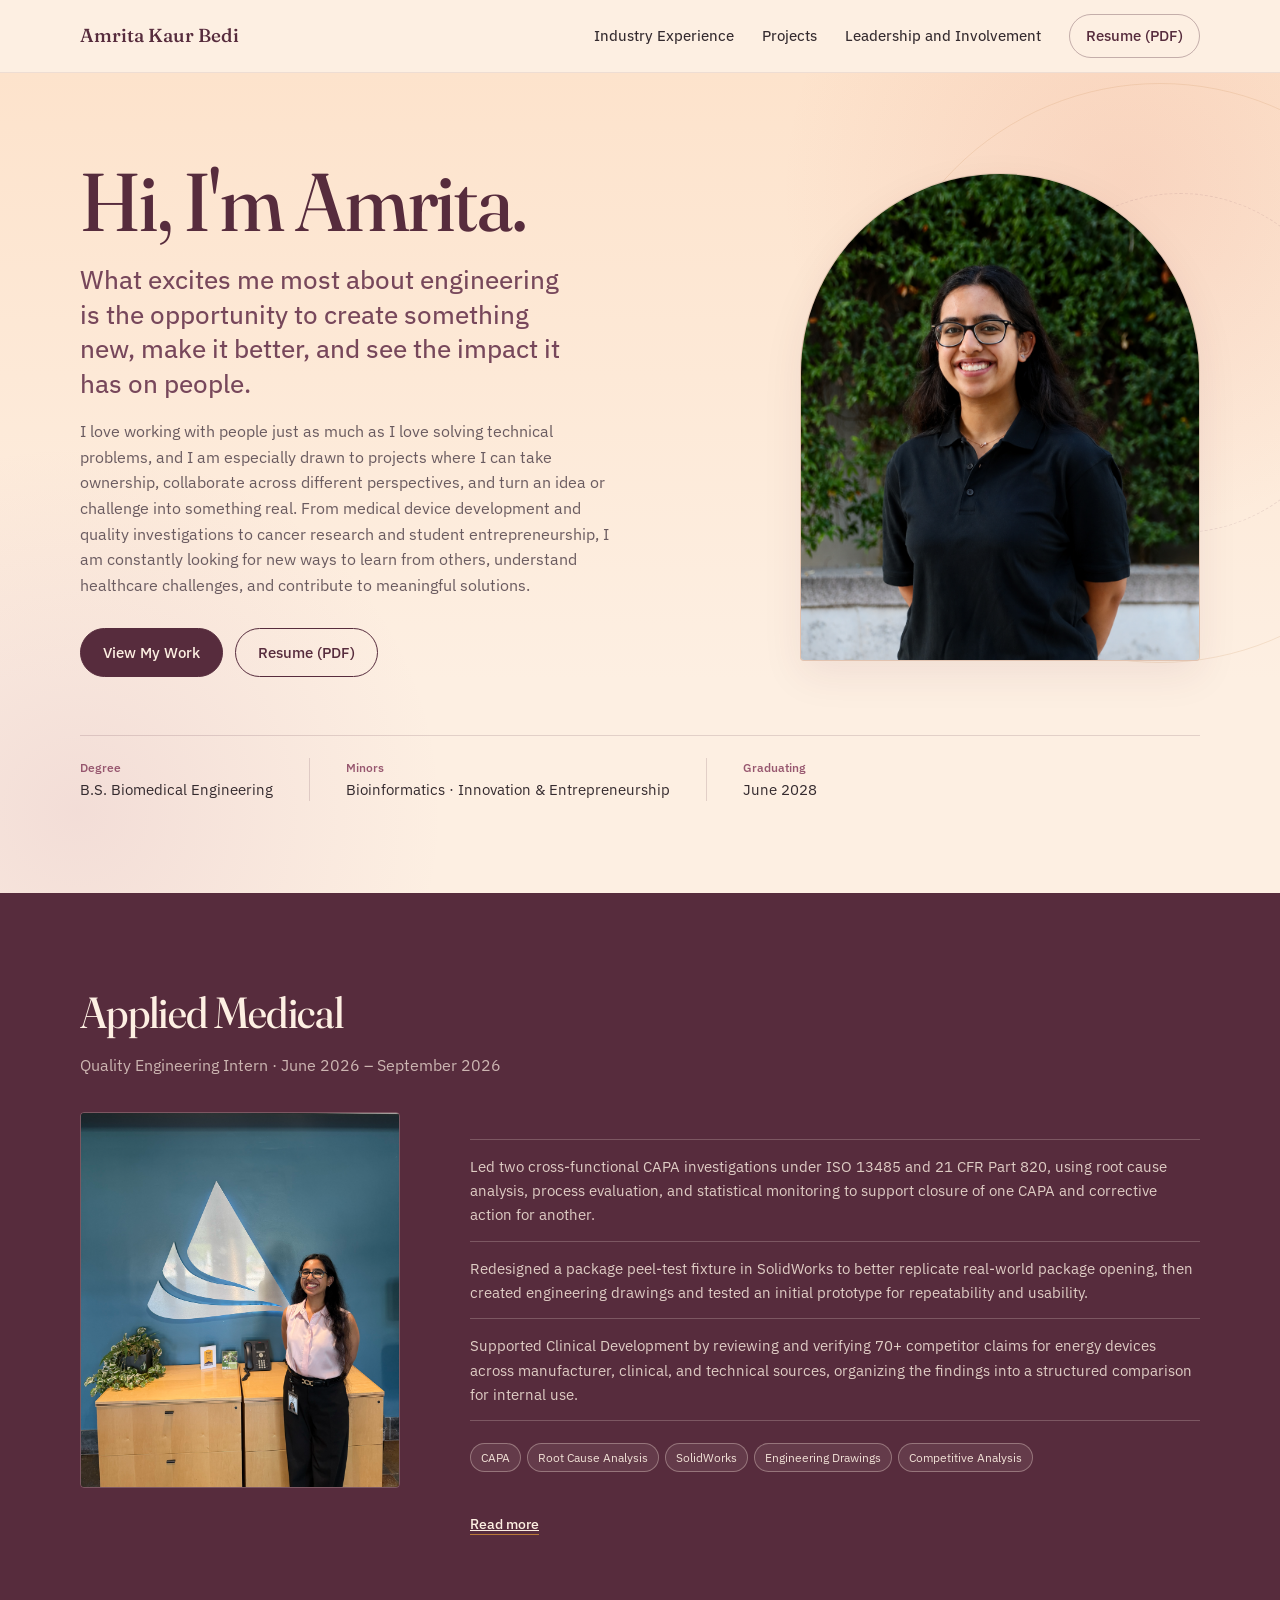
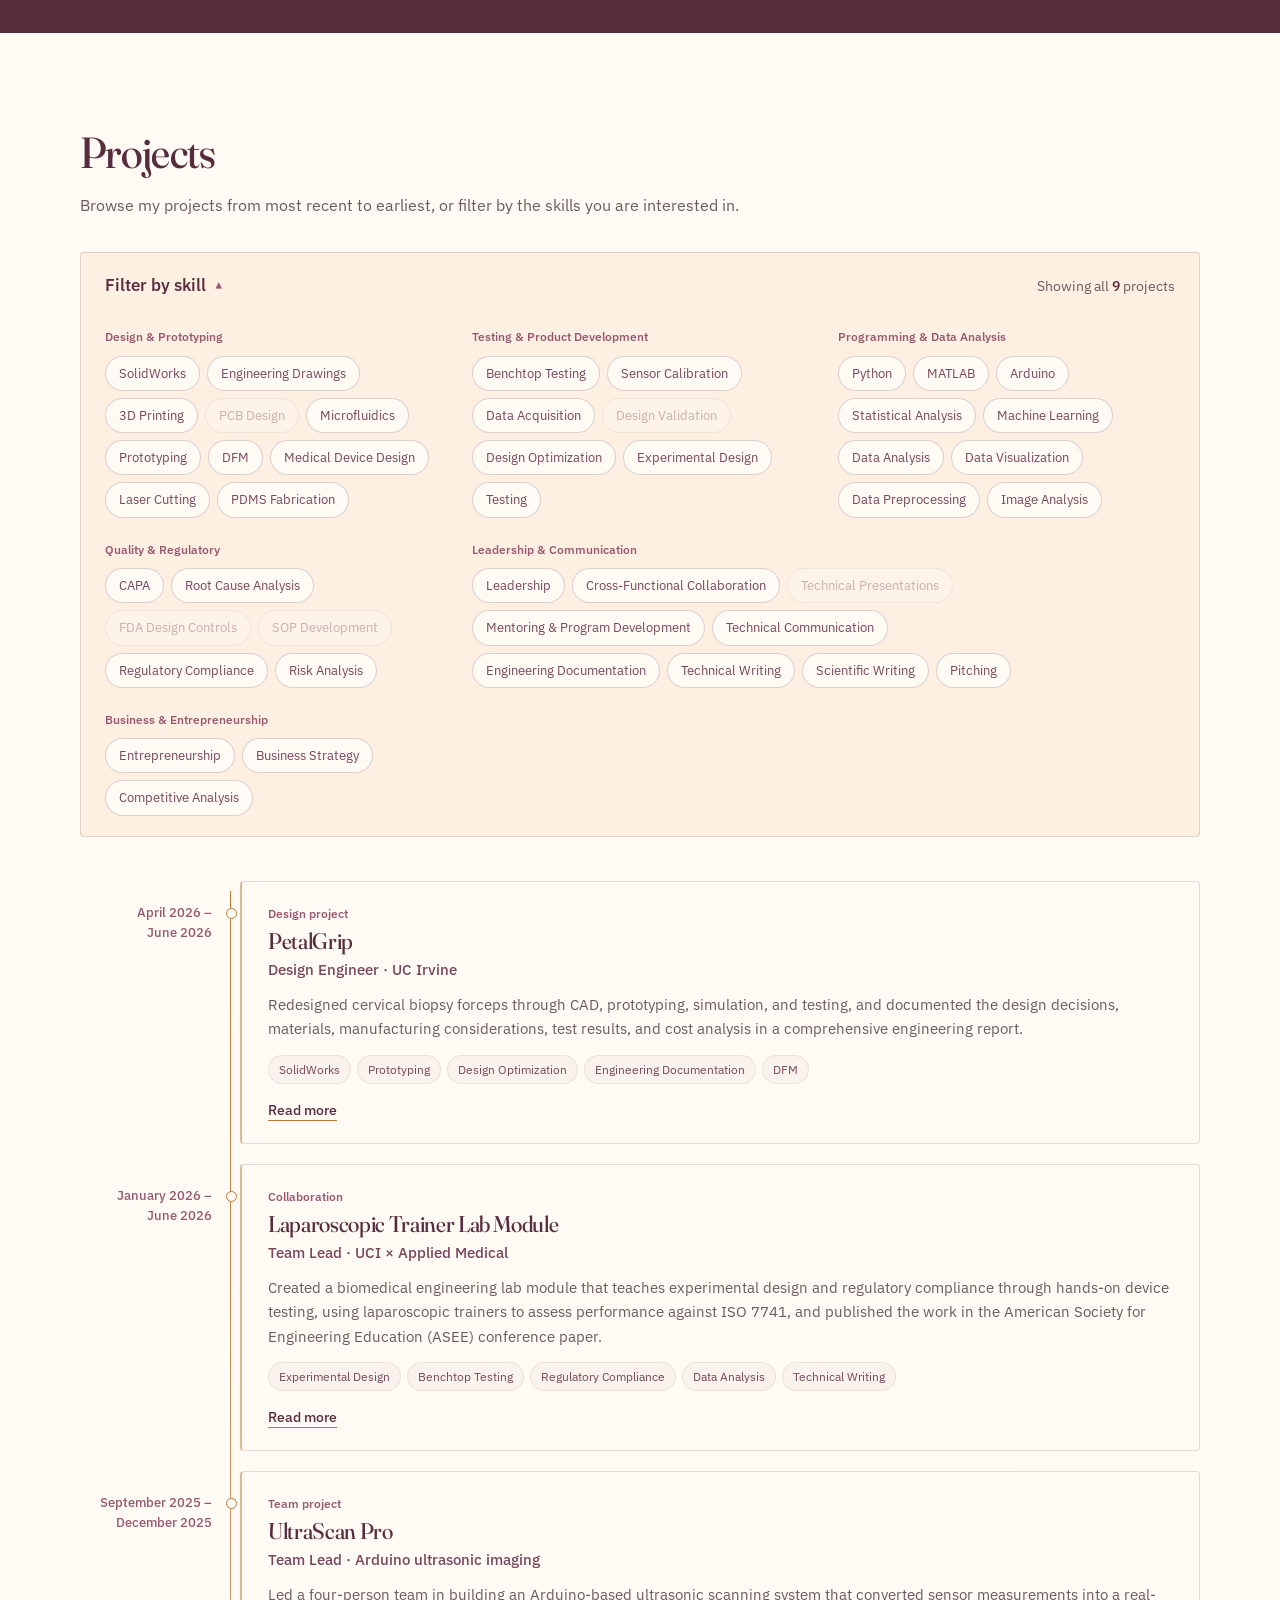
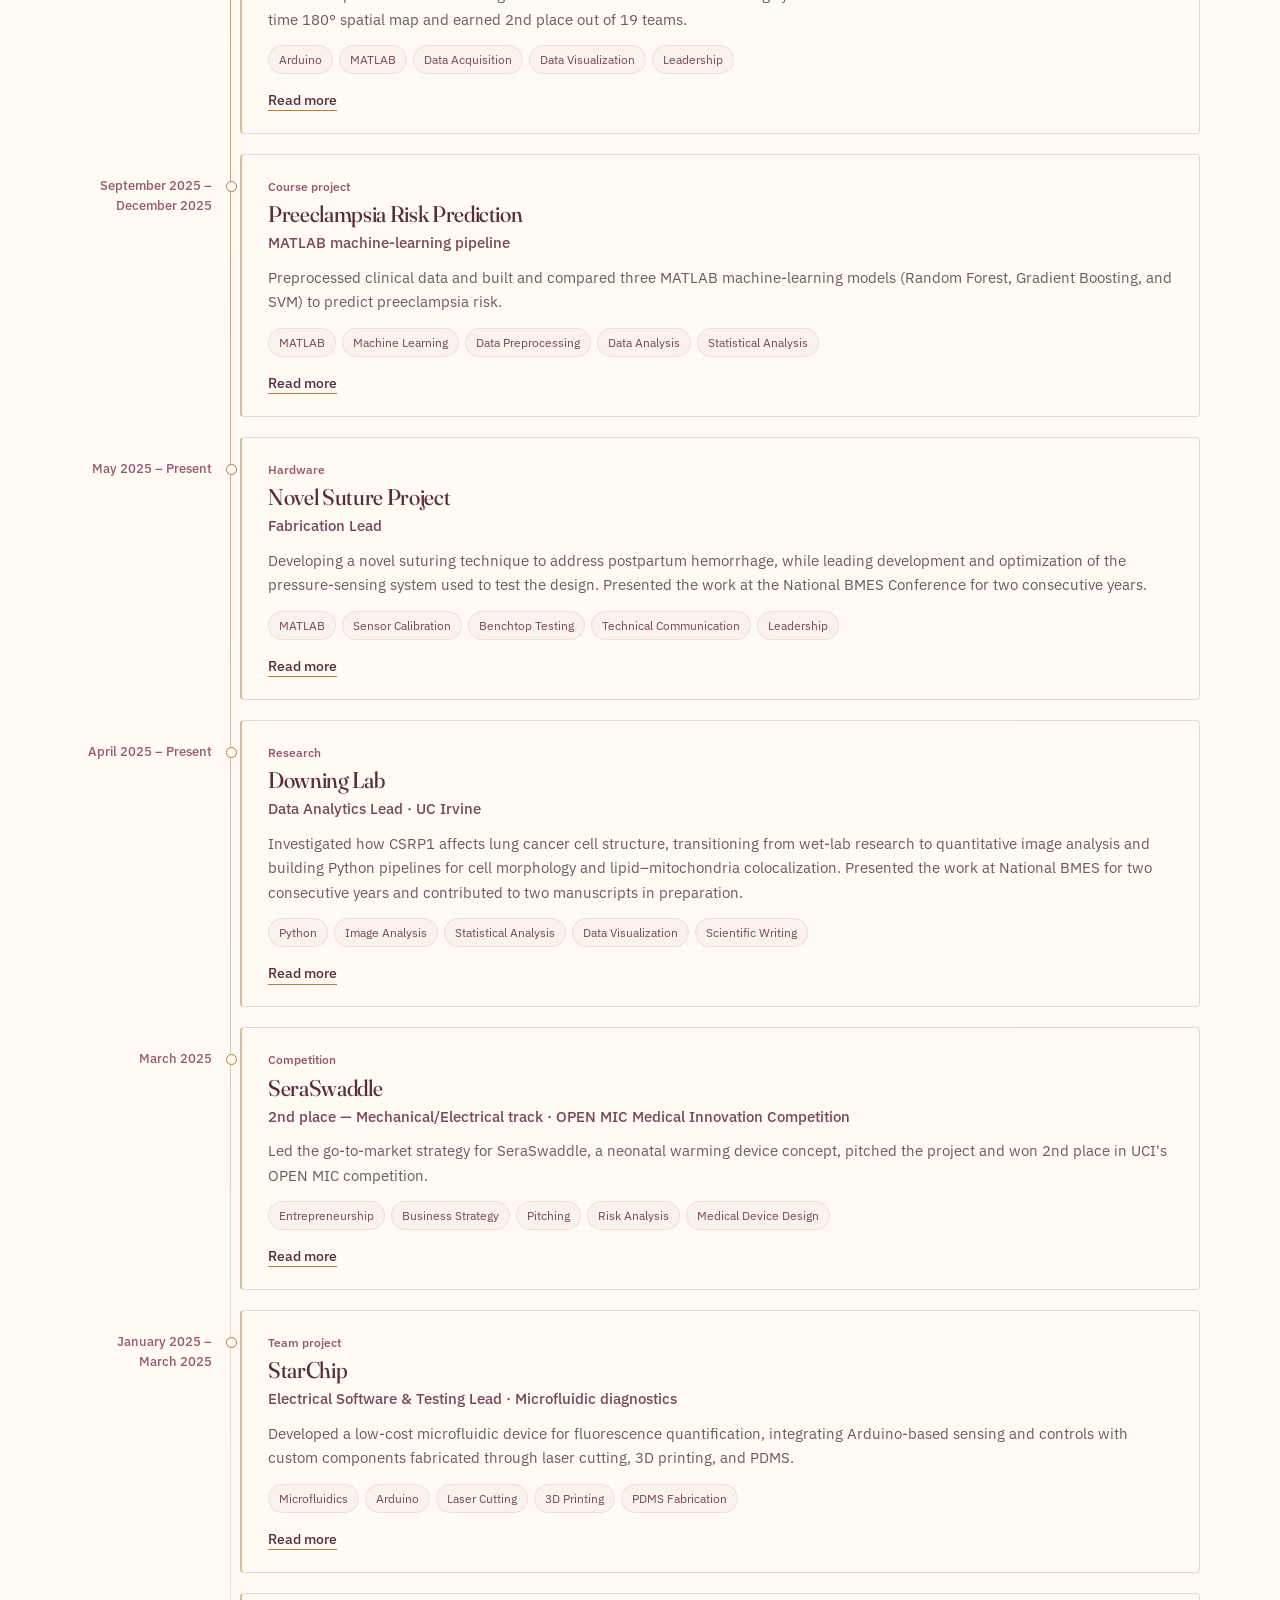
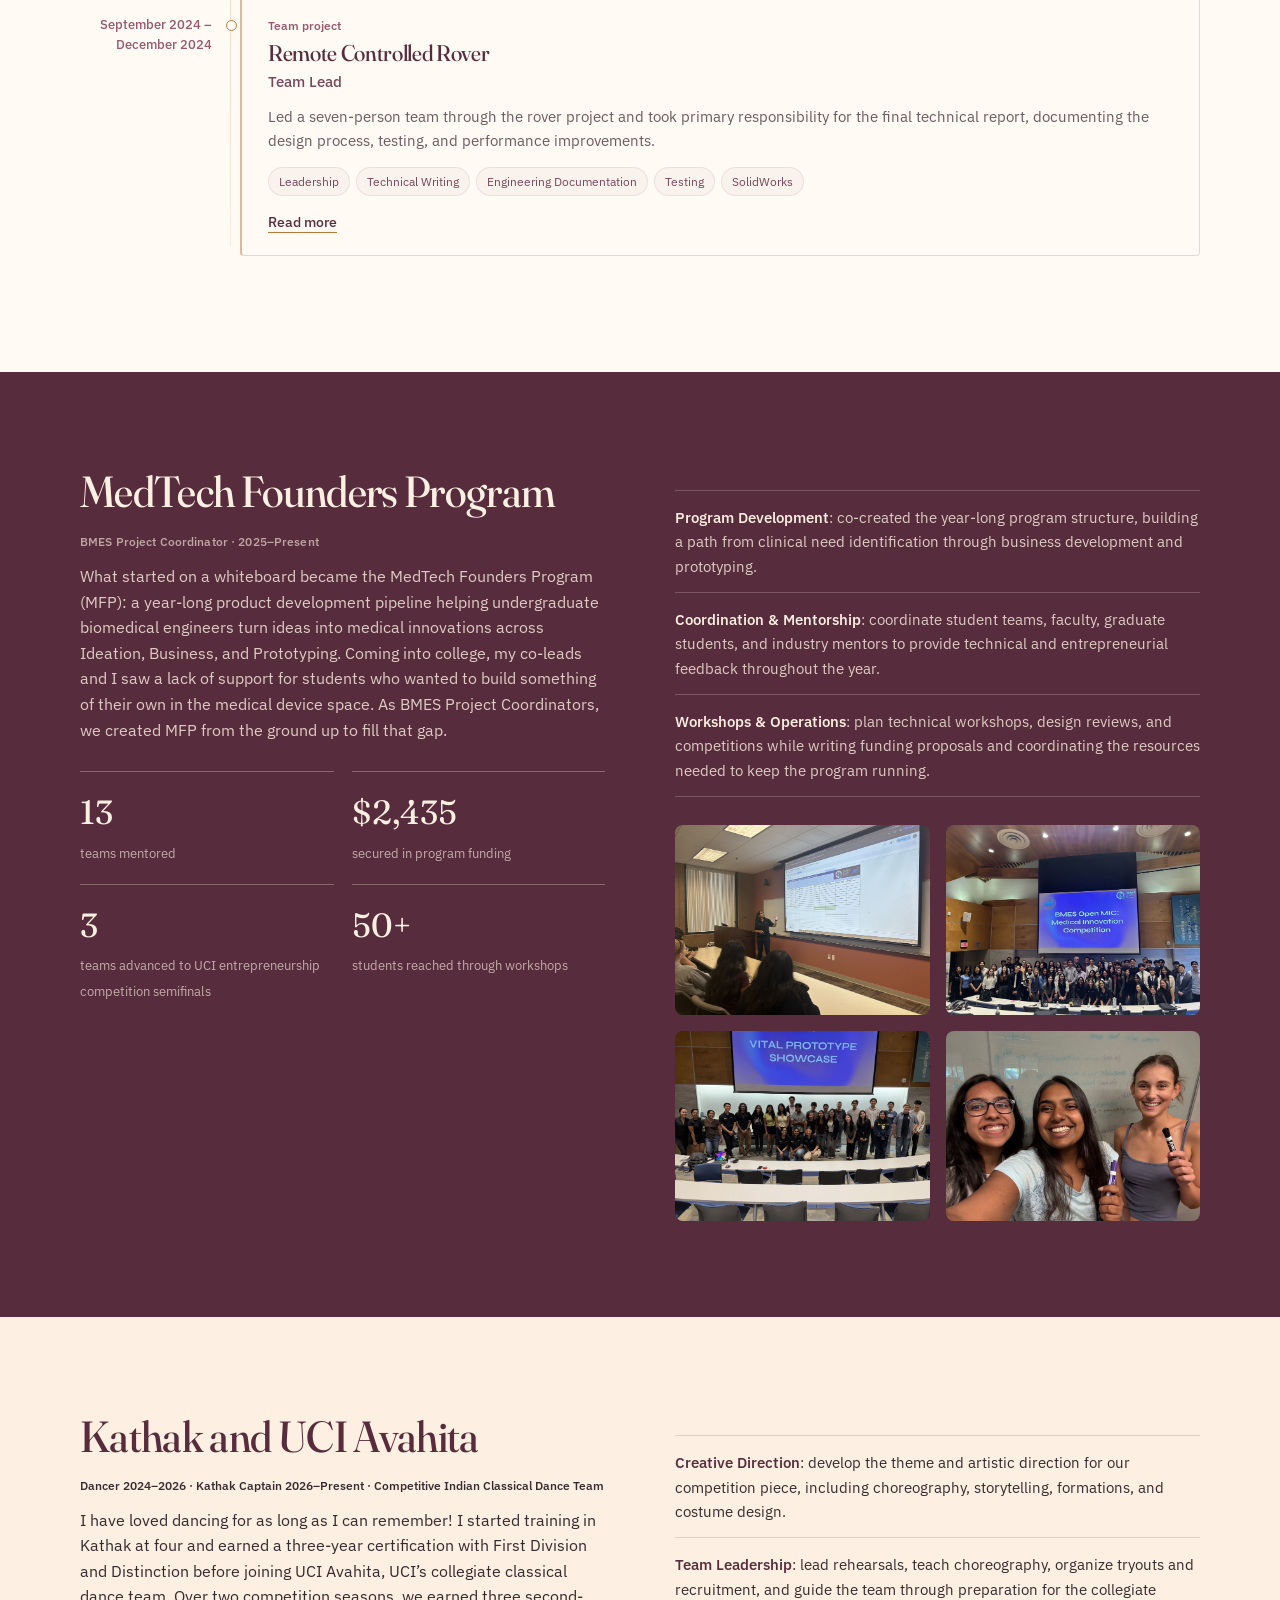
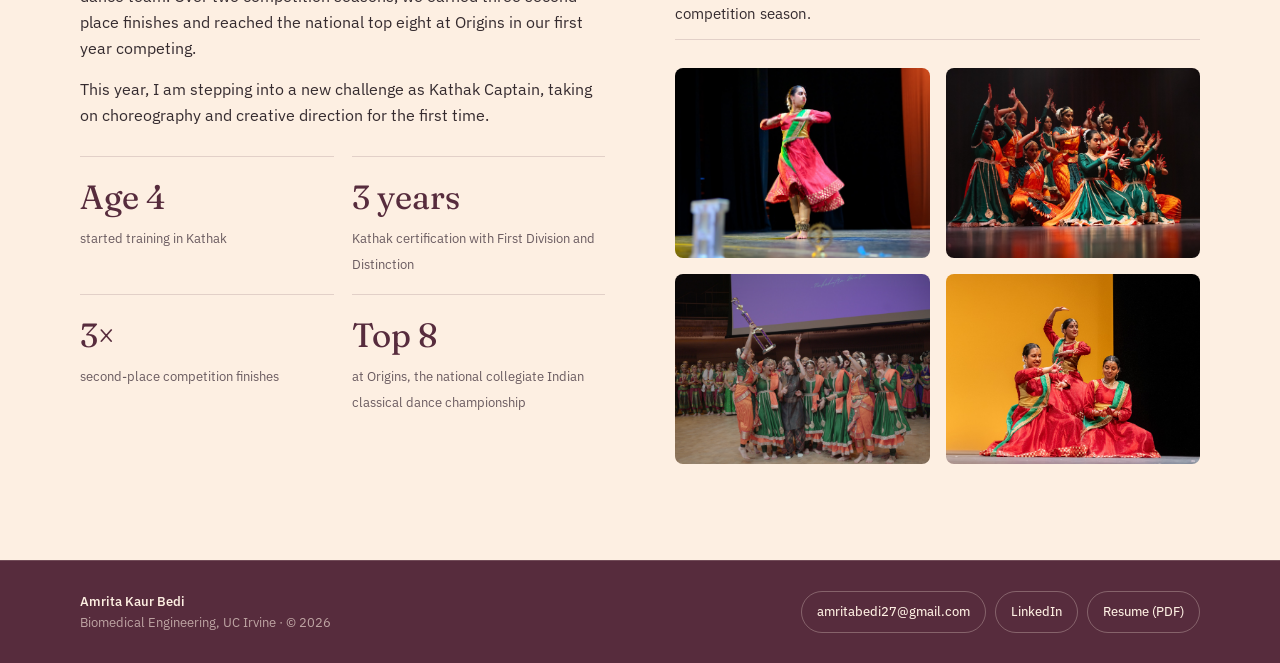
==== commit 173182cb: "Update home hero heading and subheading text Co-Authored-By: Claude Sonnet 5.5 <noreply@anthropic.co" ====
--- a/index.html
+++ b/index.html
@@ -32,8 +32,8 @@
   <div class="hero-orbit orbit-two" aria-hidden="true"></div>
   <div class="container hero-grid">
     <div>
-      <h1>Hi, I am Amrita.</h1>
-      <p class="hero-role">What excites me most about engineering is the opportunity to make something better and see the impact it has on people.</p>
+      <h1>Hi, I'm Amrita.</h1>
+      <p class="hero-role">What excites me most about engineering is the opportunity to create something new, make it better, and see the impact it has on people.</p>
       <p class="hero-note">I love working with people just as much as I love solving technical problems, and I am especially drawn to projects where I can take ownership, collaborate across different perspectives, and turn an idea or challenge into something real. From medical device development and quality investigations to cancer research and student entrepreneurship, I am constantly looking for new ways to learn from others, understand healthcare challenges, and contribute to meaningful solutions.</p>
       <div class="hero-actions">
         <a class="button button-primary" href="#industry">View My Work</a>
